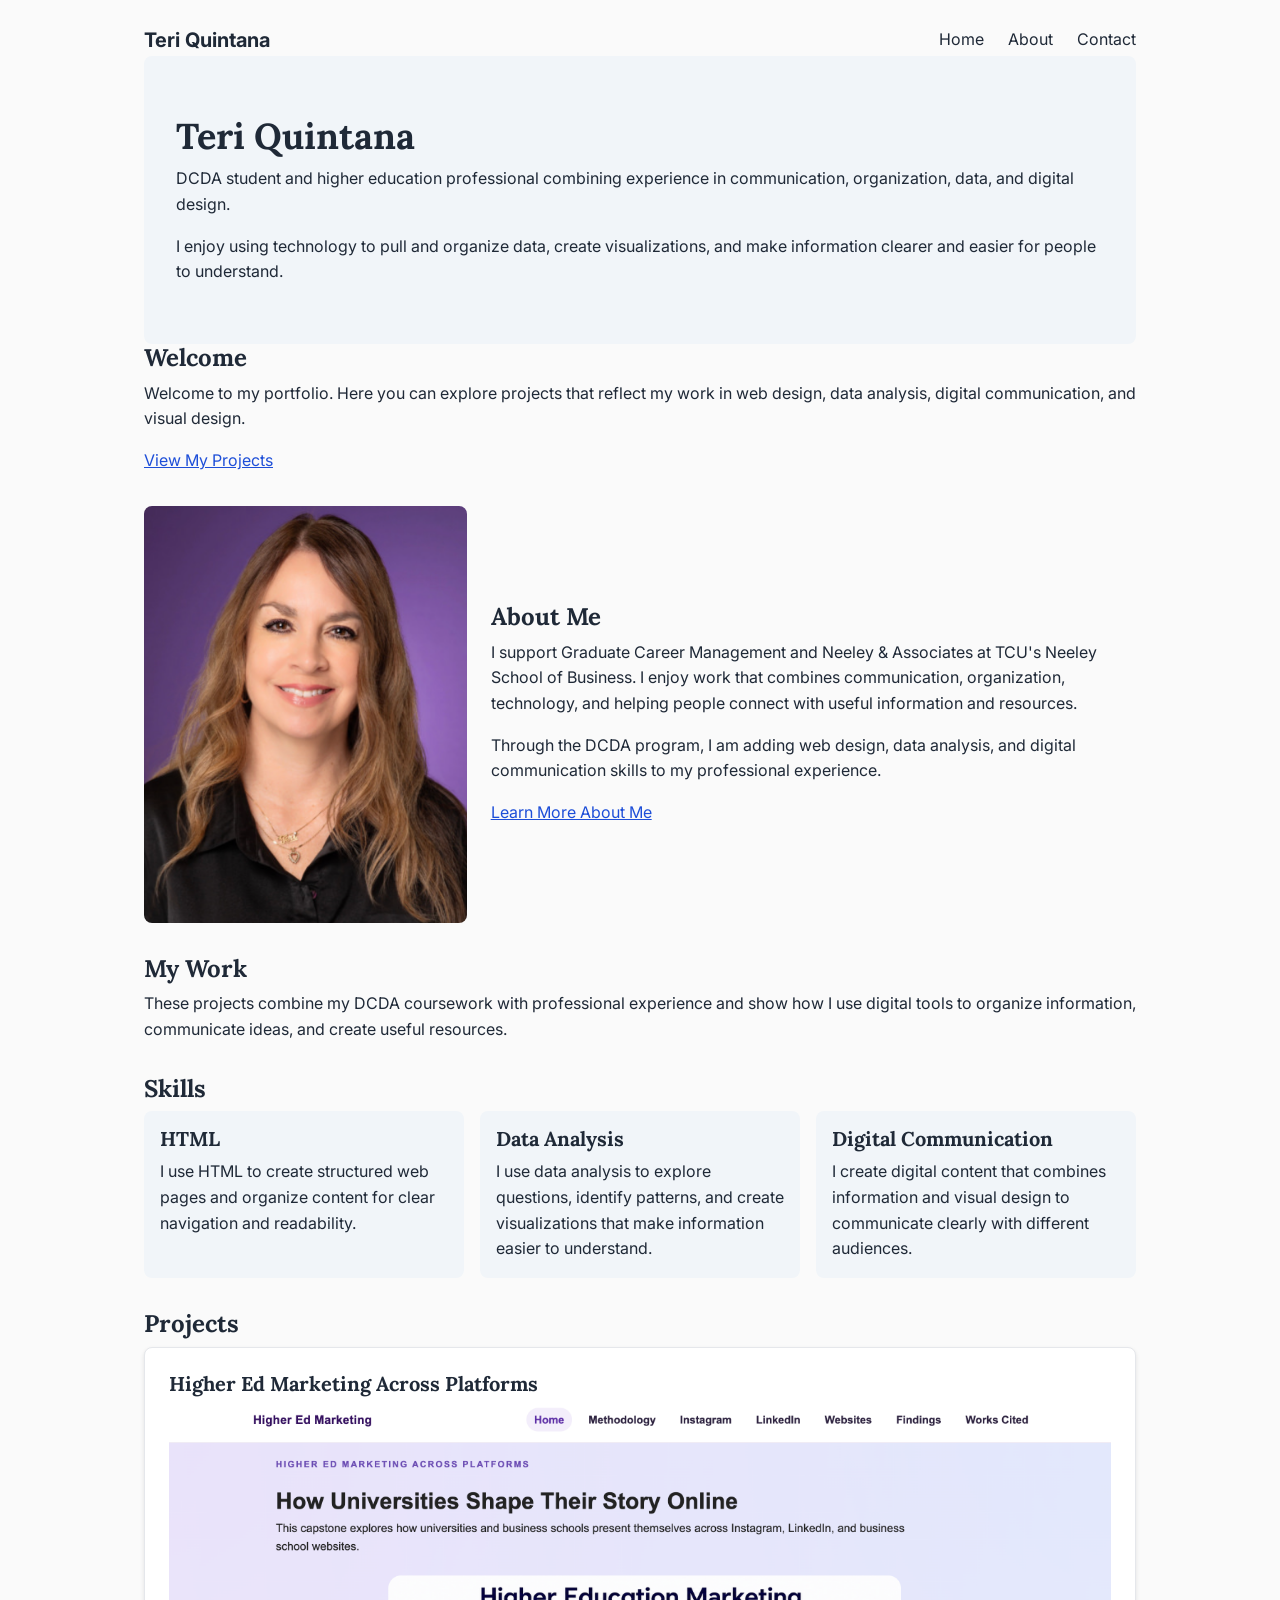
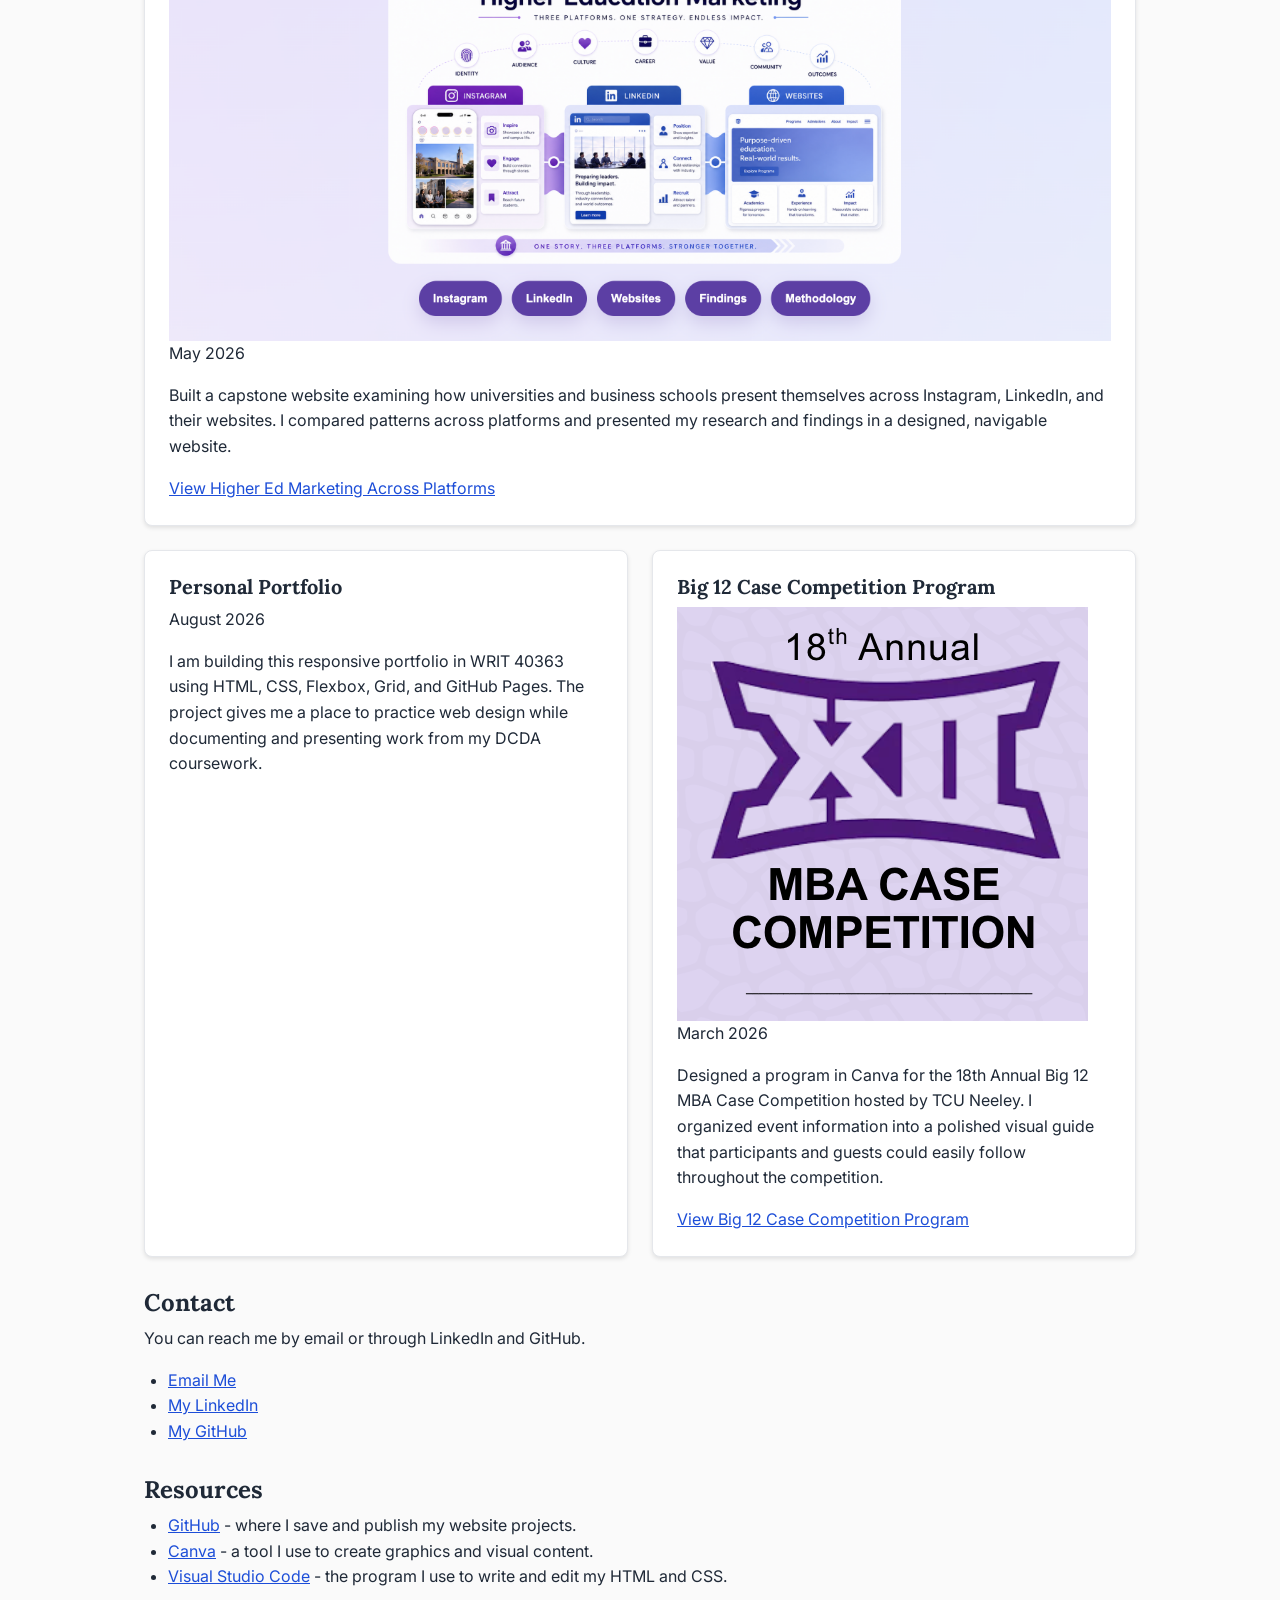
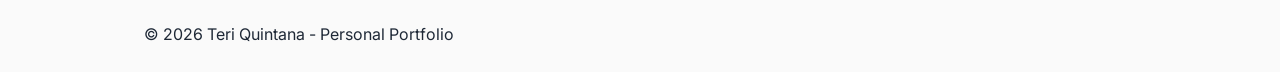
==== index.html @ 7234e352 "commit cleaning up duplicate info" ====
<!DOCTYPE html>
<html lang="en">

<head>
    <meta charset="UTF-8">
    <meta name="viewport" content="width=device-width, initial-scale=1.0">
    <title>Teri Quintana | Portfolio</title>
    <link rel="stylesheet" href="css/styles.css">

</head>

<body>
    <nav class="nav-container">
        <a href="index.html" class="logo">Teri Quintana</a>
        <div class="nav-links">
            <a href="index.html">Home</a>
            <a href="about.html">About</a>
            <a href="index.html#contact">Contact</a>
        </div>
    </nav>

    <header>
        <div class="header-text">
            <h1>Teri Quintana</h1>
            <p>DCDA student and higher education professional combining experience in communication, organization, data, and digital design.</p>

            <p>I enjoy using technology to pull and organize data, create visualizations, and make information clearer and easier for people to understand.</p>
        </div>

    </header>

    <main>
        <section>
            <h2>Welcome</h2>
            <p>Welcome to my portfolio. Here you can explore projects that reflect my work in web design, data analysis,
                digital communication, and visual design.</p>
            <p><a href="#work">View My Projects</a></p>
        </section>

        <section class="about">
            <div class="about-image">
                <img src="images/headshot.png" alt="Headshot of Teri Quintana">
            </div>

            <div class="about-text">
                <h2 id="about">About Me</h2>
                <p>I support Graduate Career Management and Neeley & Associates at TCU's Neeley School of Business. I
                    enjoy work that combines communication, organization, technology, and helping people connect
                    with useful information and resources.</p>

                <p>Through the DCDA program, I am adding web design, data analysis, and digital communication skills
                    to my professional experience.</p>

                <p><a href="about.html">Learn More About Me</a></p>
            </div>
        </section>

        <section>
            <h2 id="work">My Work</h2>
            <p>These projects combine my DCDA coursework with professional experience and show how I use digital tools
                to organize information, communicate ideas, and create useful resources.</p>
        </section>

        <section>
            <h2>Skills</h2>

            <ul class="skills-grid">
                <li class="skill-card">
                    <h3>HTML</h3>
                    <p>I use HTML to create structured web pages and organize content for clear navigation and
                        readability.</p>
                </li>

                <li class="skill-card">
                    <h3>Data Analysis</h3>
                    <p>I use data analysis to explore questions, identify patterns, and create visualizations that make
                        information easier to understand.</p>
                </li>

                <li class="skill-card">
                    <h3>Digital Communication</h3>
                    <p>I create digital content that combines information and visual design to communicate clearly with
                        different audiences.</p>
                </li>
            </ul>
        </section>

        <section>
            <h2>Projects</h2>

            <ul class="project-list">

                <li class="project-card featured">
                    <h3>Higher Ed Marketing Across Platforms</h3>
                    <img src="images/CapstoneProject_2026.png"
                        alt="Homepage preview of the Higher Ed Marketing Across Platforms capstone project">
                    <p><time datetime="2026-05">May 2026</time></p>
                    <p>Built a capstone website examining how universities and business schools present themselves
                        across Instagram, LinkedIn, and their websites. I compared patterns across platforms and
                        presented my research and findings in a designed, navigable website.</p>
                    <p><a href="https://teriquint.github.io/CapstoneFinalProject/" target="_blank" rel="noopener">View
                            Higher Ed Marketing Across Platforms</a></p>
                </li>

                <li class="project-card">
                    <h3>Personal Portfolio</h3>
                    <p><time datetime="2026-08">August 2026</time></p>
                    <p>I am building this responsive portfolio in WRIT 40363 using HTML, CSS, Flexbox, Grid, and GitHub
                        Pages. The project gives me a place to practice web design while documenting and presenting work
                        from my DCDA coursework.</p>
                </li>

                <li class="project-card">
                    <h3>Big 12 Case Competition Program</h3>

                    <img src="images/Big12prog_2026.png"
                        alt="Cover of the 18th Annual Big 12 MBA Case Competition program">

                    <p><time datetime="2026-03">March 2026</time></p>

                    <p>Designed a program in Canva for the 18th Annual Big 12 MBA Case Competition hosted by TCU Neeley.
                        I organized event information into a polished visual guide that participants and guests could
                        easily follow throughout the competition.</p>

                    <p><a href="https://canva.link/5jg4415i4o3rdum" target="_blank" rel="noopener">View Big 12 Case
                            Competition Program</a></p>
                </li>

            </ul>
        </section>

        <section id="contact">
            <h2>Contact</h2>
            <p>You can reach me by email or through LinkedIn and GitHub.</p>

            <ul>
                <li><a href="mailto:t.quintana@tcu.edu">Email Me</a></li>
                <li><a href="https://www.linkedin.com/in/teri-quintana-64562327b" target="_blank" rel="noopener">My
                        LinkedIn</a></li>
                <li><a href="https://github.com/teriquint" target="_blank" rel="noopener">My GitHub</a></li>
            </ul>
        </section>

    </main>

    <aside id="resources">
        <h2>Resources</h2>
        <ul>
            <li><a href="https://github.com/" target="_blank" rel="noopener">GitHub</a> - where I save and publish my
                website projects.</li>
            <li><a href="https://www.canva.com/" target="_blank" rel="noopener">Canva</a> - a tool I use to create
                graphics and visual content.</li>
            <li><a href="https://code.visualstudio.com/" target="_blank" rel="noopener">Visual Studio Code</a> - the
                program I use to write and edit my HTML and CSS.</li>
        </ul>
    </aside>

    <footer>
        <p>&copy; 2026 Teri Quintana - Personal Portfolio</p>
    </footer>

</body>

</html>
---- css/styles.css ----
@import url('https://fonts.googleapis.com/css2?family=Inter:wght@400;600&family=Lora:wght@400;700&display=swap');

/* ==========================
   1. RESET
   ========================== */
*,
*::before,
*::after {
    box-sizing: border-box;
    margin: 0;
    padding: 0;
}

img {
    max-width: 100%;
    height: auto;
    display: block;
}

/* ==========================
   2. DESIGN TOKENS
   ========================== */
:root {
    /* Color */
    --color-bg: #fafafa;
    --color-surface: #ffffff;
    --color-surface-alt: #f1f5f9;
    --color-text: #1f2937;
    --color-muted: #4b5563;
    --color-accent: #1D4ED8;

    /* Spacing — a modular scale */
    --space-sm: 0.5rem;
    --space-md: 1rem;
    --space-lg: 1.5rem;
    --space-xl: 2rem;

    /* Typography */
    --text-base: 1rem;
    --text-h3: 1.25rem;
    --text-h2: 1.5rem;
    --text-h1: 2.25rem;
    --leading-body: 1.6;
    --leading-heading: 1.2;
    --font-stack: 'Inter', system-ui, -apple-system, sans-serif;
    --font-serif: 'Lora', Georgia, serif;

    /* Layout */
    --page-width: 64rem;
    --reading-width: 70ch;
    --radius-md: 8px;
    --color-border: #e5e7eb;
    --shadow-sm: 0 2px 4px rgba(0, 0, 0, 0.1);
}

/* ==========================
   3. BASE ELEMENT STYLES
   ========================== */
a:focus-visible {
    outline: 2px solid var(--color-accent);
    outline-offset: 2px;
}

body {
    background-color: var(--color-bg);
    color: var(--color-text);
    font-size: var(--text-base);
    line-height: var(--leading-body);
    font-family: var(--font-stack);
}


h1 {
    font-size: var(--text-h1);
    line-height: var(--leading-heading);
}

h2 {
    font-size: var(--text-h2);
    line-height: var(--leading-heading);
}

h3 {
    font-size: var(--text-h3);
    line-height: var(--leading-heading);
}

h1,
h2,
h3 {
    font-family: var(--font-serif);
    margin-bottom: var(--space-sm);
}

p {
    margin-bottom: var(--space-md);
}

p:last-child {
    margin-bottom: 0;
}

a {
    color: var(--color-accent);
}

ul {
    padding-left: var(--space-lg);
}


/* ==========================
   4. LAYOUT
   Breakpoints used in this file:
     768px  — tablet and larger
   (CSS variables cannot be used inside @media conditions,
    so breakpoints are documented here instead of tokenized.)
   ========================== */
body {
    max-width: var(--page-width);
    margin: 0 auto;
    padding: var(--space-lg) var(--space-md);
}

header {
    display: flex;
    align-items: center;
    gap: var(--space-xl);
    padding: var(--space-xl);
    background-color: var(--color-surface-alt);
    border-radius: var(--radius-md);
    min-height: 18rem;
    flex-wrap: wrap;
}

header>div {
    flex: 1;
}

.header-text {
    flex: 1;
    min-width: 16rem;
}

.header-image {
    min-width: 16rem;
}

nav {
    display: flex;
    gap: var(--space-md);
}

nav a {
    color: var(--color-text);
    text-decoration: none;
    transition: color 0.2s;
}

nav a:hover {
    color: var(--color-accent);
}

section,
aside {
    margin-bottom: var(--space-xl);
}

.skills-grid {
    list-style: none;
    padding-left: 0;
    display: grid;
    grid-template-columns: repeat(auto-fit, minmax(12rem, 1fr));
    gap: var(--space-md);
}

.skill-card {
    padding: var(--space-md);
    background-color: var(--color-surface-alt);
    border-radius: var(--radius-md);
}

.about {
    display: flex;
    flex-wrap: wrap;
    align-items: center;
    gap: var(--space-lg);
}

.about-image {
    flex: 1;
    min-width: 16rem;
}

.about-image img {
    width: 100%;
    border-radius: var(--radius-md);
}

.about-text {
    flex: 2;
    min-width: 16rem;
    max-width: var(--reading-width);
}

.project-list {
    list-style: none;
    padding-left: 0;
    display: grid;
    grid-template-columns: 1fr;
    gap: var(--space-lg);
}

@media (min-width: 768px) {
    .project-list {
        grid-template-columns: 1fr 1fr;
    }

    .project-card.featured {
        grid-column: span 2;
    }
}

.project-card {
    padding: var(--space-lg);
    background-color: var(--color-surface);
    border: 1px solid var(--color-border);
    border-radius: var(--radius-md);
    box-shadow: var(--shadow-sm);
}

.nav-container {
    display: flex;
    justify-content: space-between;
    align-items: center;
    flex-wrap: wrap;
    gap: var(--space-md);
}

.nav-links {
    display: flex;
    gap: var(--space-lg);
}

.logo {
    font-size: var(--text-h3);
    font-weight: bold;
    color: var(--color-text);
    text-decoration: none;
}
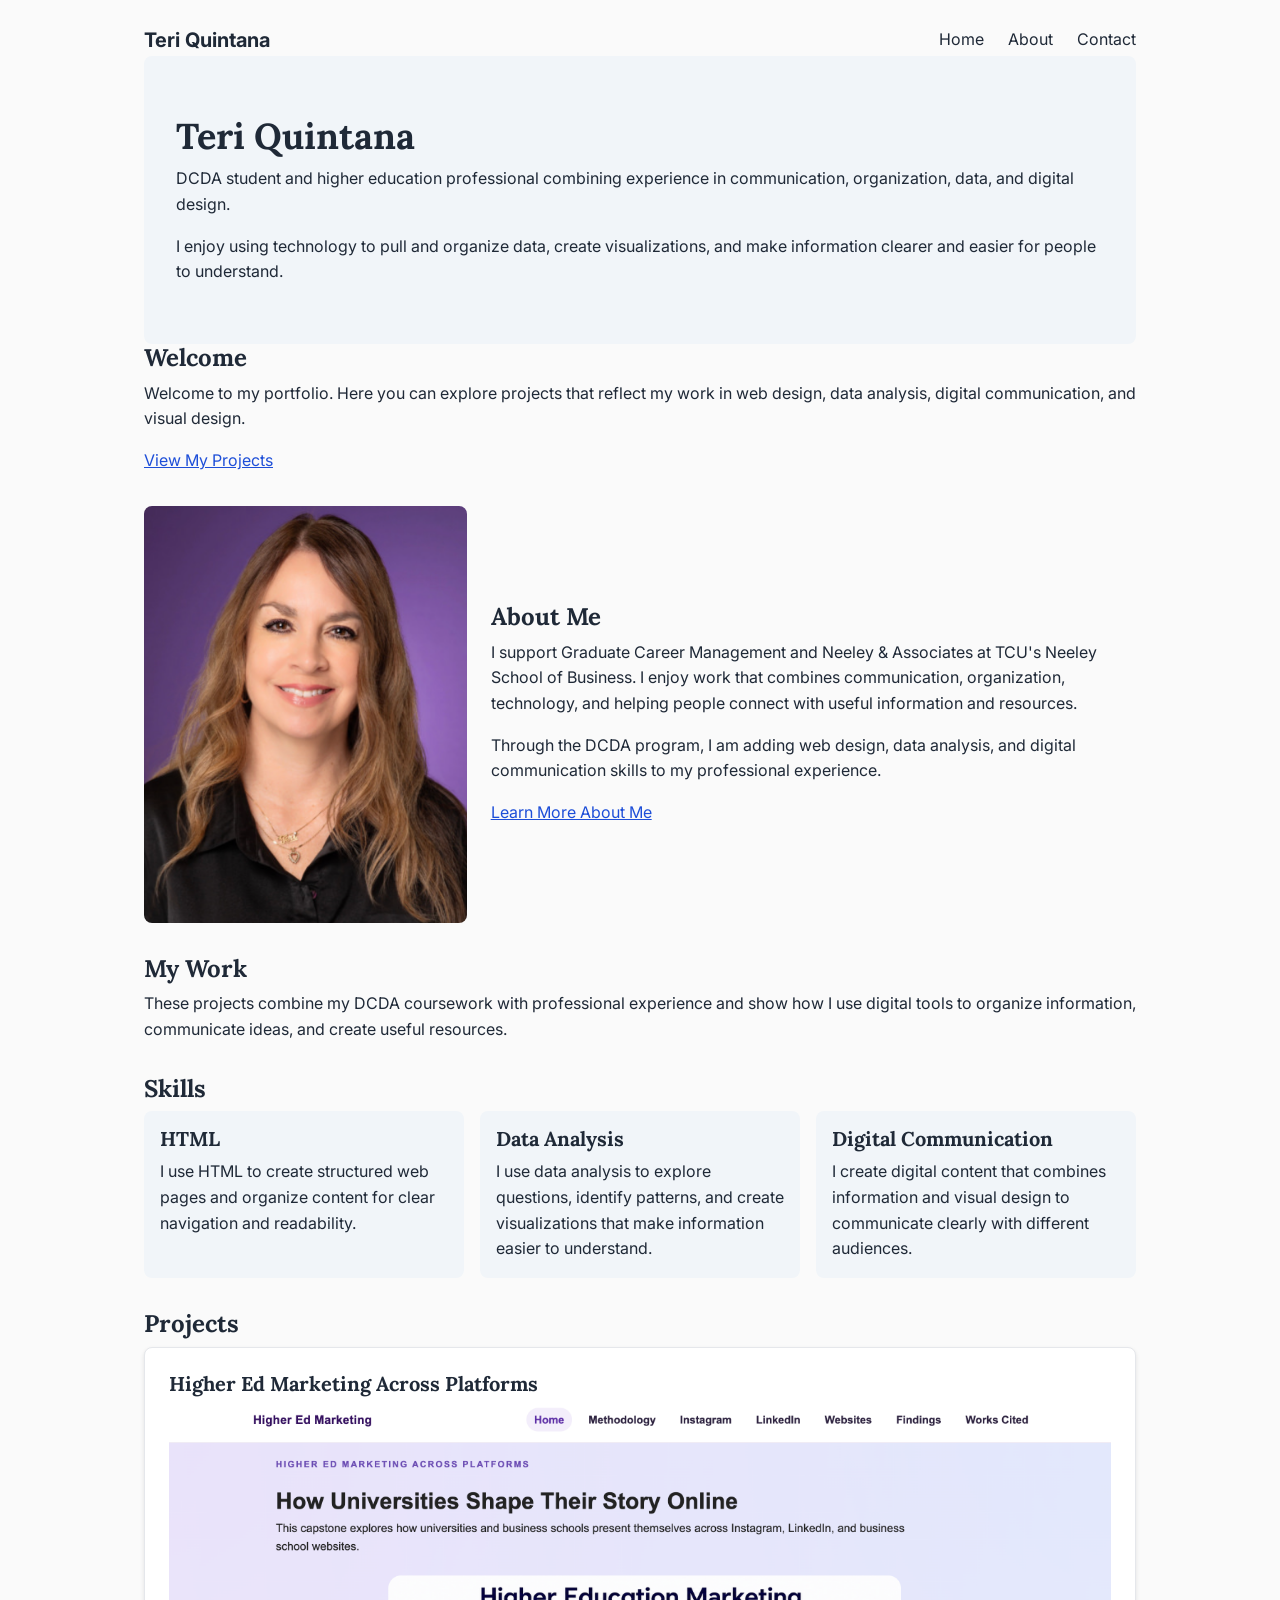
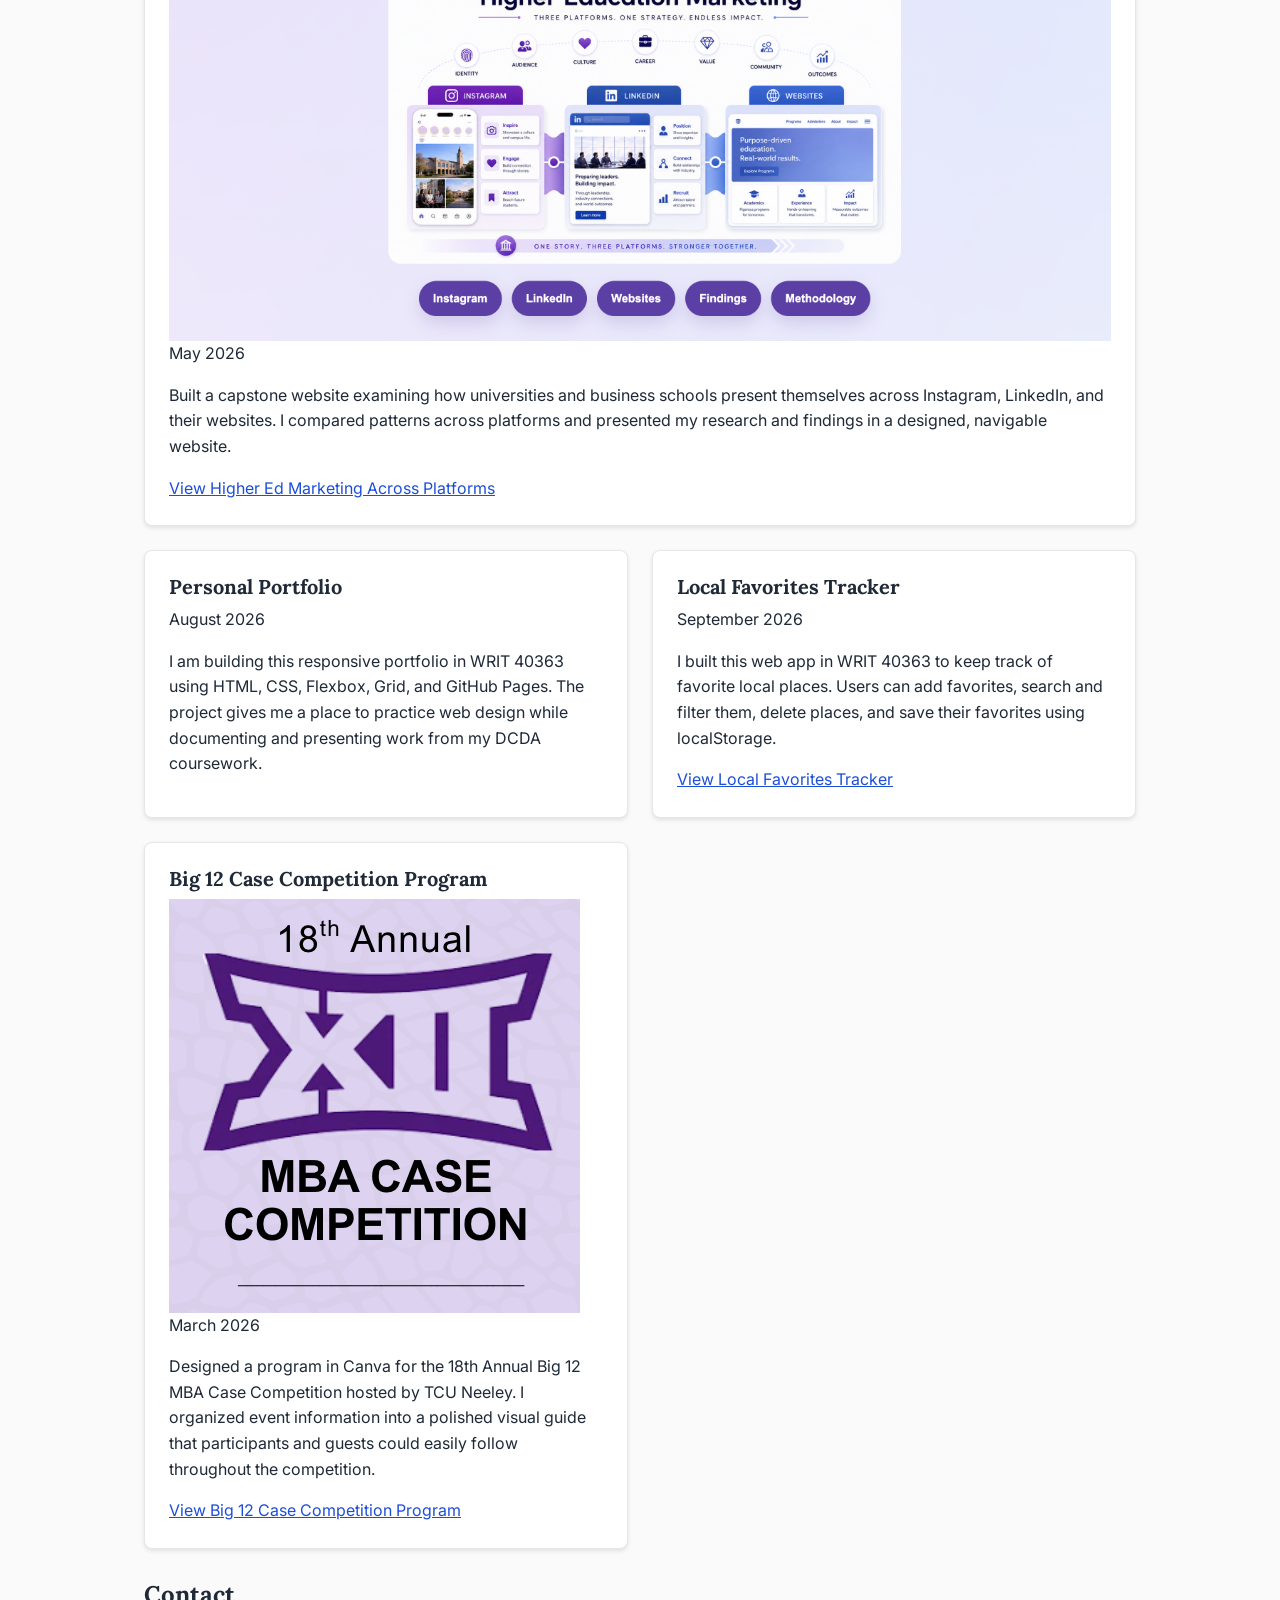
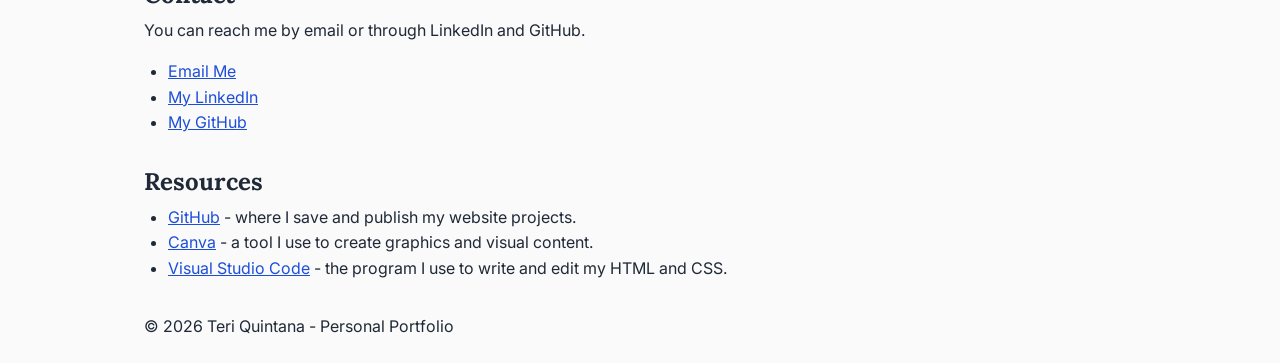
==== commit 21d95d5e: "commit added local favorites tracker" ====
--- a/index.html
+++ b/index.html
@@ -109,6 +109,15 @@
                         Pages. The project gives me a place to practice web design while documenting and presenting work
                         from my DCDA coursework.</p>
                 </li>
+                <li class="project-card">
+                    <h3>Local Favorites Tracker</h3>
+                    <p><time datetime="2026-09">September 2026</time></p>
+                    <p>I built this web app in WRIT 40363 to keep track of favorite local places.
+                        Users can add favorites, search and filter them, delete places, and save
+                        their favorites using localStorage.</p>
+                    <p><a href="https://teriquint.github.io/local-favorites-tracker/"
+                        target="_blank" rel="noopener">View Local Favorites Tracker</a></p>
+                </li>
 
                 <li class="project-card">
                     <h3>Big 12 Case Competition Program</h3>
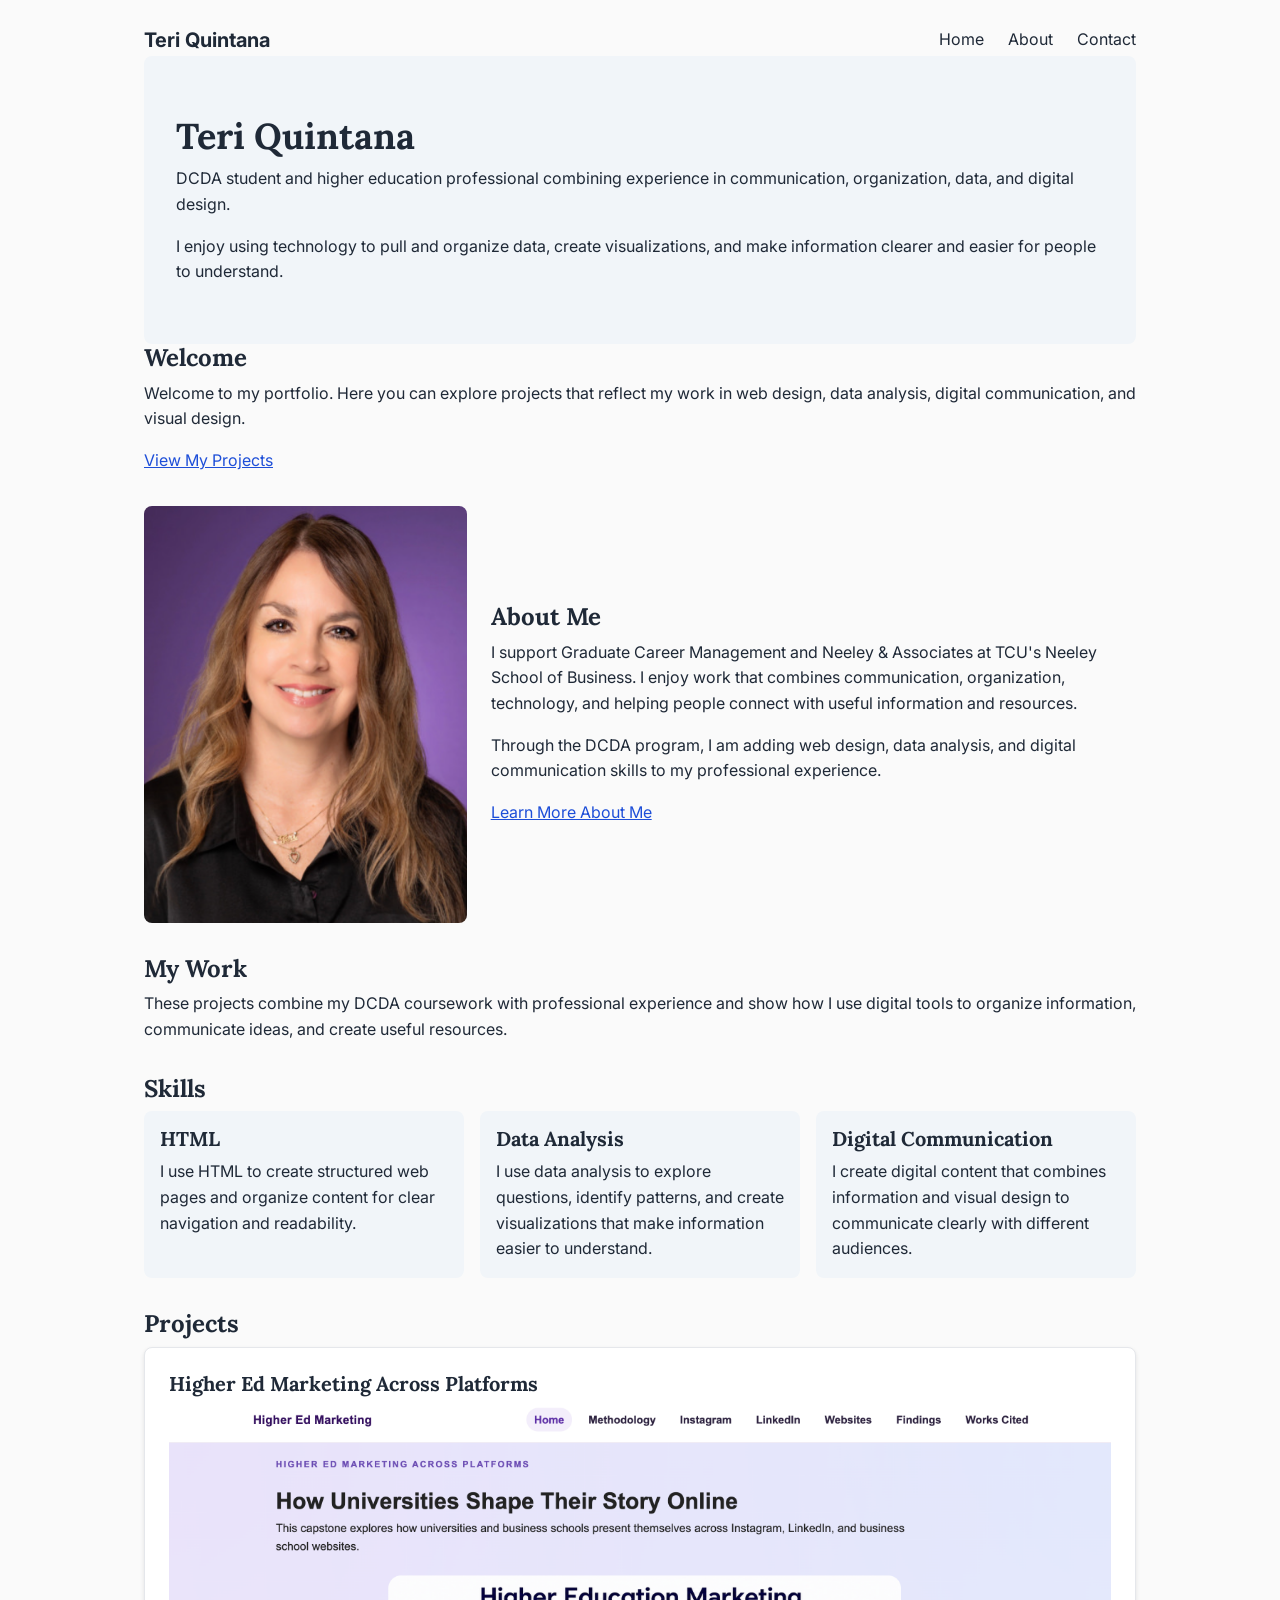
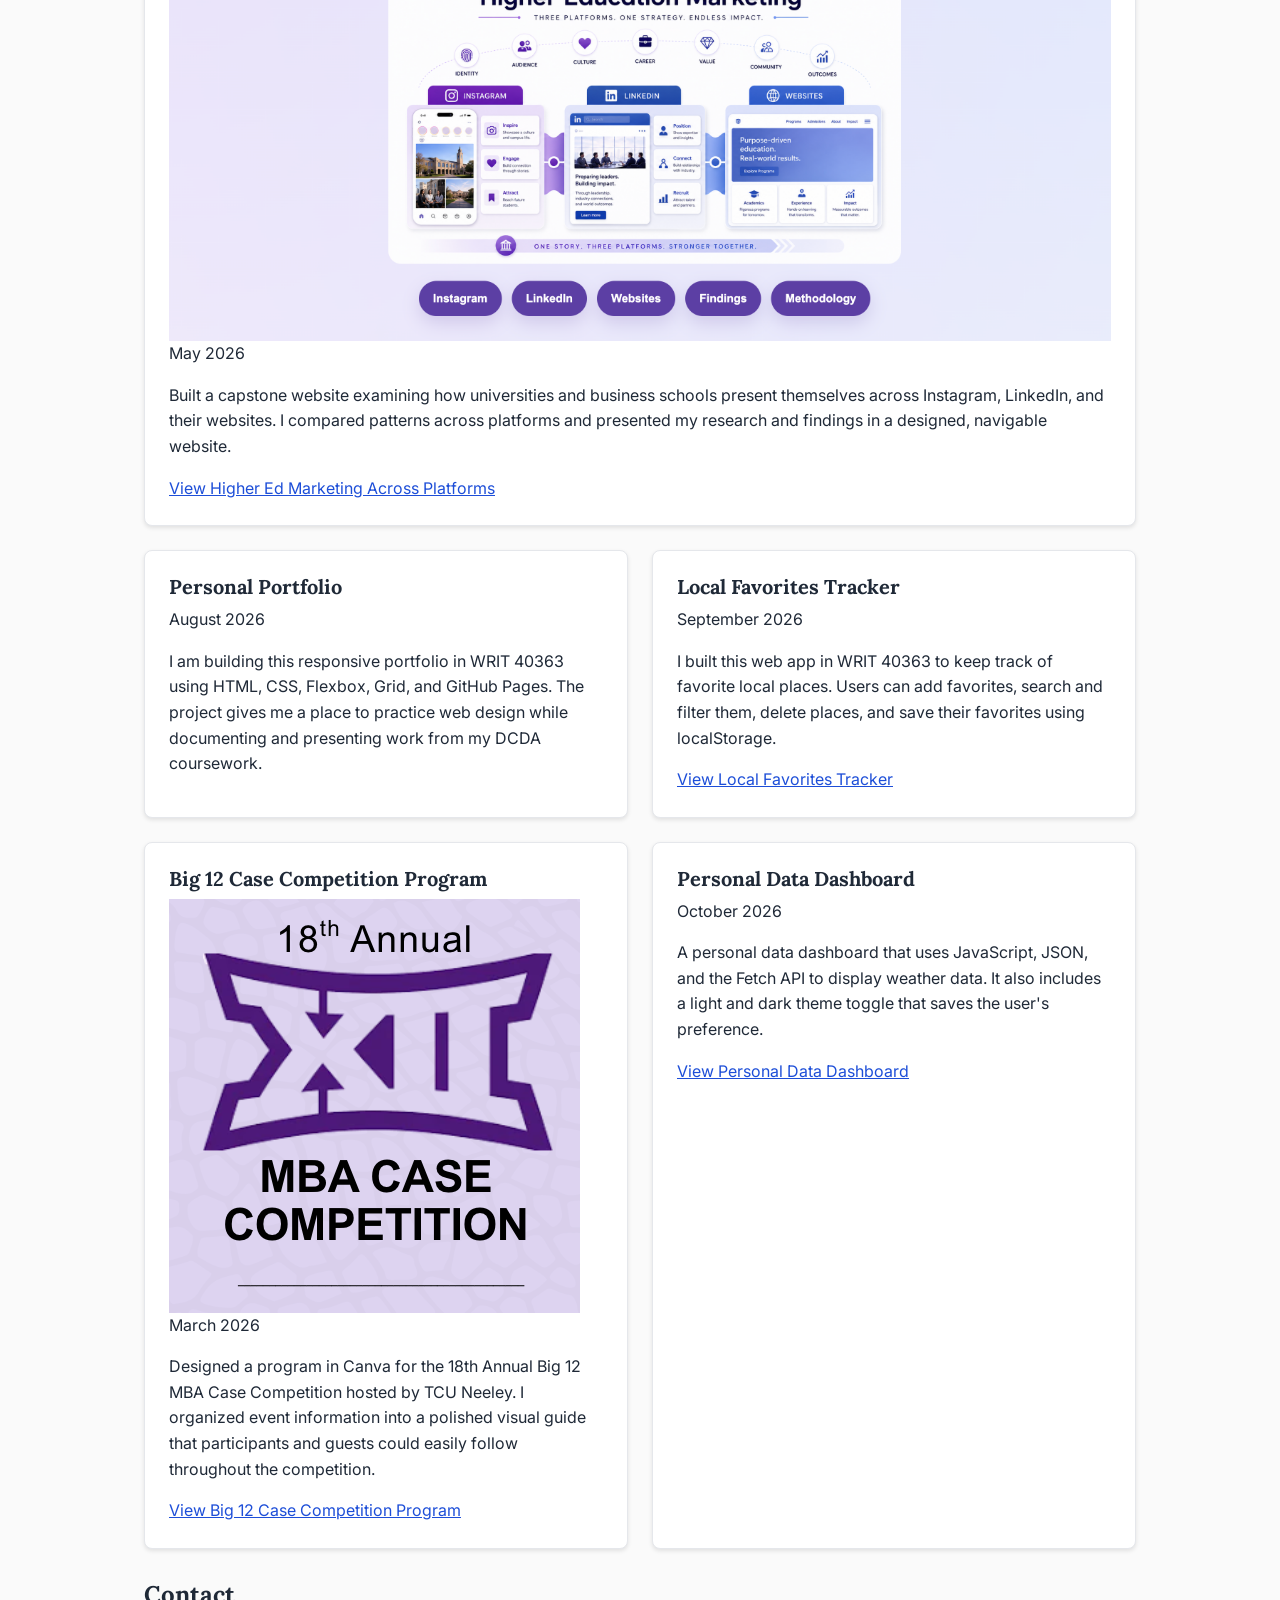
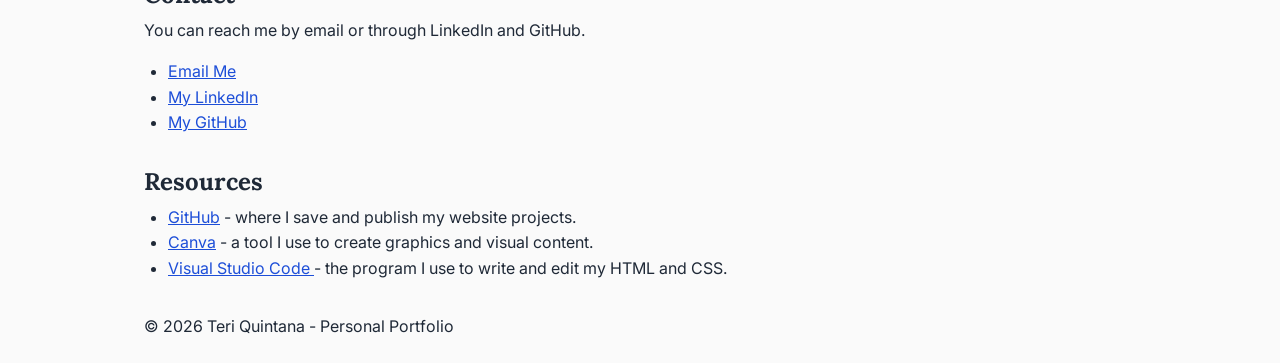
==== commit d48f5865: "commit addded dashboard to portfolio" ====
--- a/index.html
+++ b/index.html
@@ -6,12 +6,12 @@
     <meta name="viewport" content="width=device-width, initial-scale=1.0">
     <title>Teri Quintana | Portfolio</title>
     <link rel="stylesheet" href="css/styles.css">
-
 </head>
 
 <body>
     <nav class="nav-container">
         <a href="index.html" class="logo">Teri Quintana</a>
+
         <div class="nav-links">
             <a href="index.html">Home</a>
             <a href="about.html">About</a>
@@ -22,18 +22,28 @@
     <header>
         <div class="header-text">
             <h1>Teri Quintana</h1>
-            <p>DCDA student and higher education professional combining experience in communication, organization, data, and digital design.</p>
-
-            <p>I enjoy using technology to pull and organize data, create visualizations, and make information clearer and easier for people to understand.</p>
+
+            <p>
+                DCDA student and higher education professional combining experience in communication,
+                organization, data, and digital design.
+            </p>
+
+            <p>
+                I enjoy using technology to pull and organize data, create visualizations, and make
+                information clearer and easier for people to understand.
+            </p>
         </div>
-
     </header>
 
     <main>
         <section>
             <h2>Welcome</h2>
-            <p>Welcome to my portfolio. Here you can explore projects that reflect my work in web design, data analysis,
-                digital communication, and visual design.</p>
+
+            <p>
+                Welcome to my portfolio. Here you can explore projects that reflect my work in web design,
+                data analysis, digital communication, and visual design.
+            </p>
+
             <p><a href="#work">View My Projects</a></p>
         </section>
 
@@ -44,12 +54,17 @@
 
             <div class="about-text">
                 <h2 id="about">About Me</h2>
-                <p>I support Graduate Career Management and Neeley & Associates at TCU's Neeley School of Business. I
-                    enjoy work that combines communication, organization, technology, and helping people connect
-                    with useful information and resources.</p>
-
-                <p>Through the DCDA program, I am adding web design, data analysis, and digital communication skills
-                    to my professional experience.</p>
+
+                <p>
+                    I support Graduate Career Management and Neeley & Associates at TCU's Neeley School
+                    of Business. I enjoy work that combines communication, organization, technology,
+                    and helping people connect with useful information and resources.
+                </p>
+
+                <p>
+                    Through the DCDA program, I am adding web design, data analysis, and digital
+                    communication skills to my professional experience.
+                </p>
 
                 <p><a href="about.html">Learn More About Me</a></p>
             </div>
@@ -57,8 +72,11 @@
 
         <section>
             <h2 id="work">My Work</h2>
-            <p>These projects combine my DCDA coursework with professional experience and show how I use digital tools
-                to organize information, communicate ideas, and create useful resources.</p>
+
+            <p>
+                These projects combine my DCDA coursework with professional experience and show how I use
+                digital tools to organize information, communicate ideas, and create useful resources.
+            </p>
         </section>
 
         <section>
@@ -67,20 +85,29 @@
             <ul class="skills-grid">
                 <li class="skill-card">
                     <h3>HTML</h3>
-                    <p>I use HTML to create structured web pages and organize content for clear navigation and
-                        readability.</p>
+
+                    <p>
+                        I use HTML to create structured web pages and organize content for clear navigation
+                        and readability.
+                    </p>
                 </li>
 
                 <li class="skill-card">
                     <h3>Data Analysis</h3>
-                    <p>I use data analysis to explore questions, identify patterns, and create visualizations that make
-                        information easier to understand.</p>
+
+                    <p>
+                        I use data analysis to explore questions, identify patterns, and create visualizations
+                        that make information easier to understand.
+                    </p>
                 </li>
 
                 <li class="skill-card">
                     <h3>Digital Communication</h3>
-                    <p>I create digital content that combines information and visual design to communicate clearly with
-                        different audiences.</p>
+
+                    <p>
+                        I create digital content that combines information and visual design to communicate
+                        clearly with different audiences.
+                    </p>
                 </li>
             </ul>
         </section>
@@ -92,31 +119,54 @@
 
                 <li class="project-card featured">
                     <h3>Higher Ed Marketing Across Platforms</h3>
+
                     <img src="images/CapstoneProject_2026.png"
                         alt="Homepage preview of the Higher Ed Marketing Across Platforms capstone project">
+
                     <p><time datetime="2026-05">May 2026</time></p>
-                    <p>Built a capstone website examining how universities and business schools present themselves
-                        across Instagram, LinkedIn, and their websites. I compared patterns across platforms and
-                        presented my research and findings in a designed, navigable website.</p>
-                    <p><a href="https://teriquint.github.io/CapstoneFinalProject/" target="_blank" rel="noopener">View
-                            Higher Ed Marketing Across Platforms</a></p>
+
+                    <p>
+                        Built a capstone website examining how universities and business schools present
+                        themselves across Instagram, LinkedIn, and their websites. I compared patterns
+                        across platforms and presented my research and findings in a designed, navigable website.
+                    </p>
+
+                    <p>
+                        <a href="https://teriquint.github.io/CapstoneFinalProject/" target="_blank" rel="noopener">
+                            View Higher Ed Marketing Across Platforms
+                        </a>
+                    </p>
                 </li>
 
                 <li class="project-card">
                     <h3>Personal Portfolio</h3>
+
                     <p><time datetime="2026-08">August 2026</time></p>
-                    <p>I am building this responsive portfolio in WRIT 40363 using HTML, CSS, Flexbox, Grid, and GitHub
-                        Pages. The project gives me a place to practice web design while documenting and presenting work
-                        from my DCDA coursework.</p>
-                </li>
+
+                    <p>
+                        I am building this responsive portfolio in WRIT 40363 using HTML, CSS, Flexbox,
+                        Grid, and GitHub Pages. The project gives me a place to practice web design while
+                        documenting and presenting work from my DCDA coursework.
+                    </p>
+                </li>
+
                 <li class="project-card">
                     <h3>Local Favorites Tracker</h3>
+
                     <p><time datetime="2026-09">September 2026</time></p>
-                    <p>I built this web app in WRIT 40363 to keep track of favorite local places.
+
+                    <p>
+                        I built this web app in WRIT 40363 to keep track of favorite local places.
                         Users can add favorites, search and filter them, delete places, and save
-                        their favorites using localStorage.</p>
-                    <p><a href="https://teriquint.github.io/local-favorites-tracker/"
-                        target="_blank" rel="noopener">View Local Favorites Tracker</a></p>
+                        their favorites using localStorage.
+                    </p>
+
+                    <p>
+                        <a href="https://teriquint.github.io/local-favorites-tracker/" target="_blank"
+                            rel="noopener">
+                            View Local Favorites Tracker
+                        </a>
+                    </p>
                 </li>
 
                 <li class="project-card">
@@ -127,12 +177,35 @@
 
                     <p><time datetime="2026-03">March 2026</time></p>
 
-                    <p>Designed a program in Canva for the 18th Annual Big 12 MBA Case Competition hosted by TCU Neeley.
-                        I organized event information into a polished visual guide that participants and guests could
-                        easily follow throughout the competition.</p>
-
-                    <p><a href="https://canva.link/5jg4415i4o3rdum" target="_blank" rel="noopener">View Big 12 Case
-                            Competition Program</a></p>
+                    <p>
+                        Designed a program in Canva for the 18th Annual Big 12 MBA Case Competition
+                        hosted by TCU Neeley. I organized event information into a polished visual guide
+                        that participants and guests could easily follow throughout the competition.
+                    </p>
+
+                    <p>
+                        <a href="https://canva.link/5jg4415i4o3rdum" target="_blank" rel="noopener">
+                            View Big 12 Case Competition Program
+                        </a>
+                    </p>
+                </li>
+
+                <li class="project-card">
+                    <h3>Personal Data Dashboard</h3>
+
+                    <p><time datetime="2026-10">October 2026</time></p>
+
+                    <p>
+                        A personal data dashboard that uses JavaScript, JSON, and the Fetch API
+                        to display weather data. It also includes a light and dark theme toggle
+                        that saves the user's preference.
+                    </p>
+
+                    <p>
+                        <a href="https://teriquint.github.io/dashboard/" target="_blank" rel="noopener">
+                            View Personal Data Dashboard
+                        </a>
+                    </p>
                 </li>
 
             </ul>
@@ -140,27 +213,50 @@
 
         <section id="contact">
             <h2>Contact</h2>
+
             <p>You can reach me by email or through LinkedIn and GitHub.</p>
 
             <ul>
-                <li><a href="mailto:t.quintana@tcu.edu">Email Me</a></li>
-                <li><a href="https://www.linkedin.com/in/teri-quintana-64562327b" target="_blank" rel="noopener">My
-                        LinkedIn</a></li>
-                <li><a href="https://github.com/teriquint" target="_blank" rel="noopener">My GitHub</a></li>
+                <li>
+                    <a href="mailto:t.quintana@tcu.edu">Email Me</a>
+                </li>
+
+                <li>
+                    <a href="https://www.linkedin.com/in/teri-quintana-64562327b" target="_blank"
+                        rel="noopener">
+                        My LinkedIn
+                    </a>
+                </li>
+
+                <li>
+                    <a href="https://github.com/teriquint" target="_blank" rel="noopener">
+                        My GitHub
+                    </a>
+                </li>
             </ul>
         </section>
-
     </main>
 
     <aside id="resources">
         <h2>Resources</h2>
+
         <ul>
-            <li><a href="https://github.com/" target="_blank" rel="noopener">GitHub</a> - where I save and publish my
-                website projects.</li>
-            <li><a href="https://www.canva.com/" target="_blank" rel="noopener">Canva</a> - a tool I use to create
-                graphics and visual content.</li>
-            <li><a href="https://code.visualstudio.com/" target="_blank" rel="noopener">Visual Studio Code</a> - the
-                program I use to write and edit my HTML and CSS.</li>
+            <li>
+                <a href="https://github.com/" target="_blank" rel="noopener">GitHub</a>
+                - where I save and publish my website projects.
+            </li>
+
+            <li>
+                <a href="https://www.canva.com/" target="_blank" rel="noopener">Canva</a>
+                - a tool I use to create graphics and visual content.
+            </li>
+
+            <li>
+                <a href="https://code.visualstudio.com/" target="_blank" rel="noopener">
+                    Visual Studio Code
+                </a>
+                - the program I use to write and edit my HTML and CSS.
+            </li>
         </ul>
     </aside>
 
@@ -170,4 +266,4 @@
 
 </body>
 
-</html>+</html>
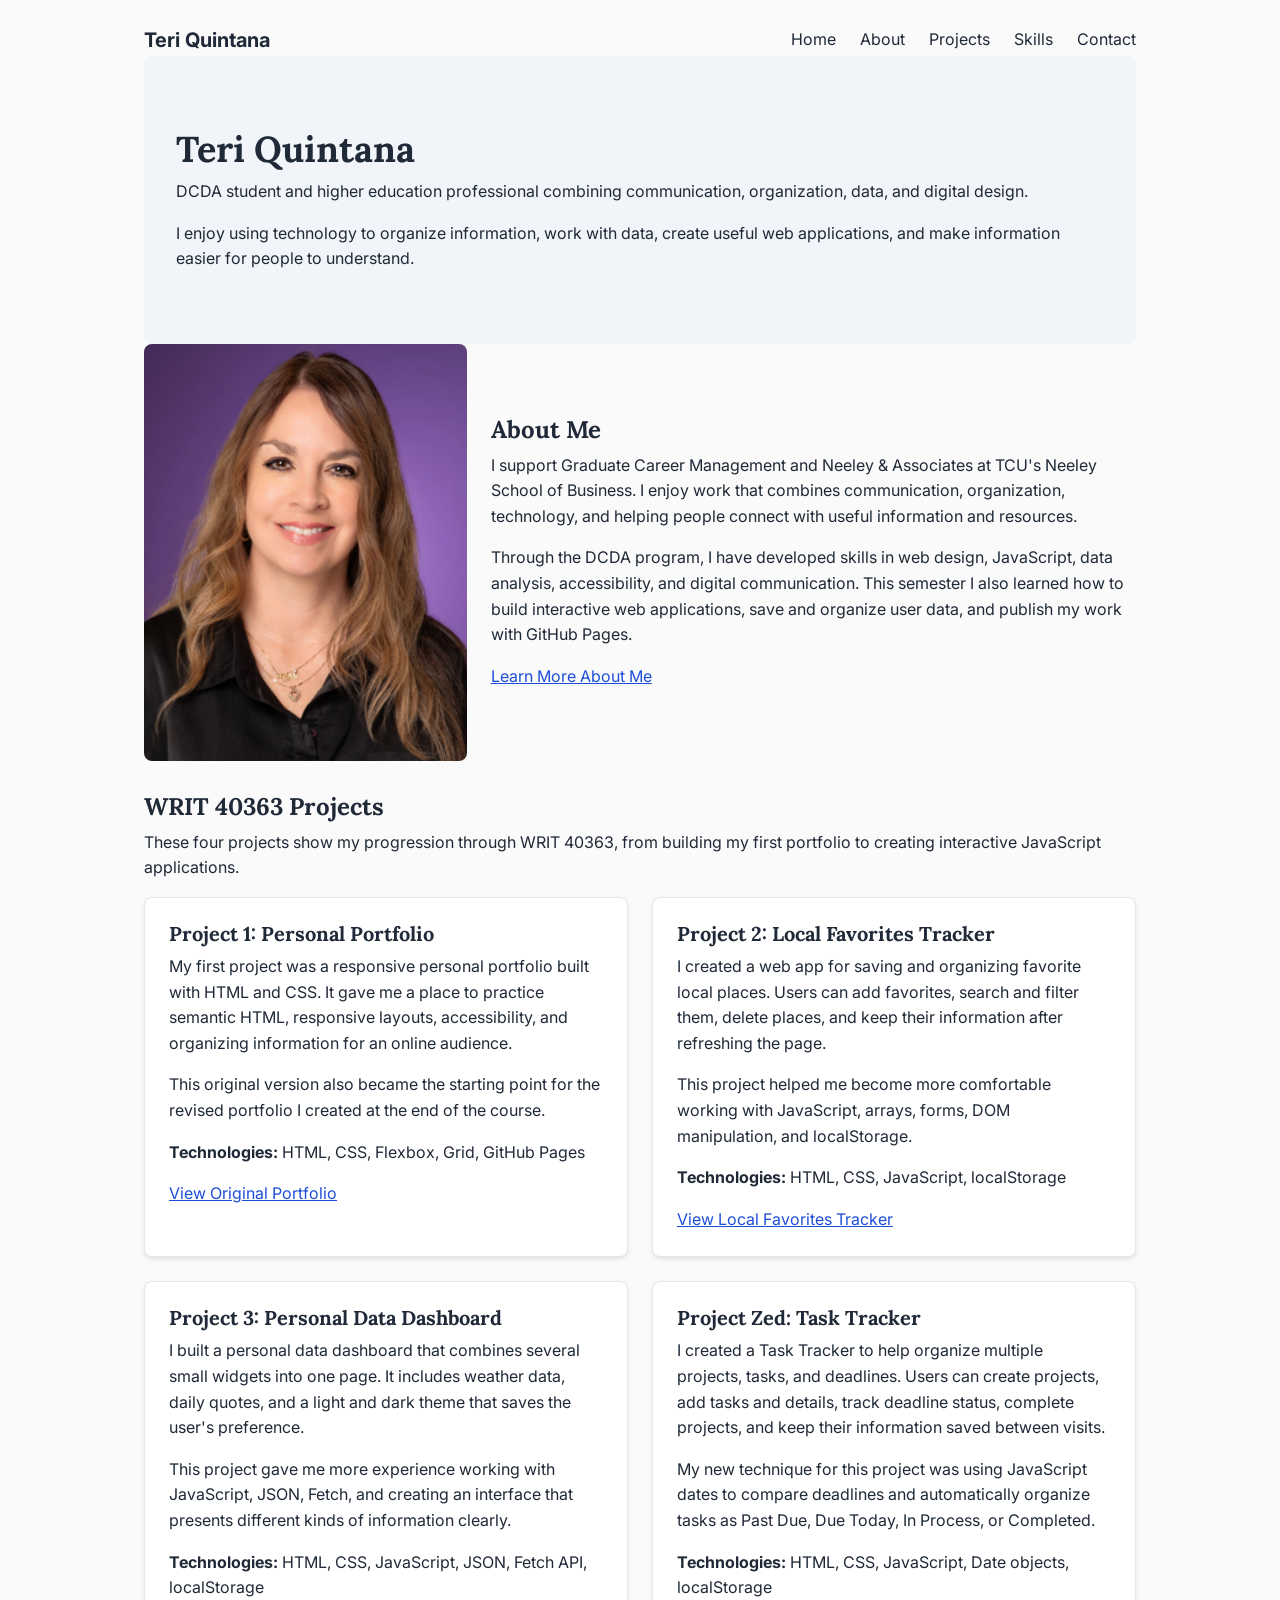
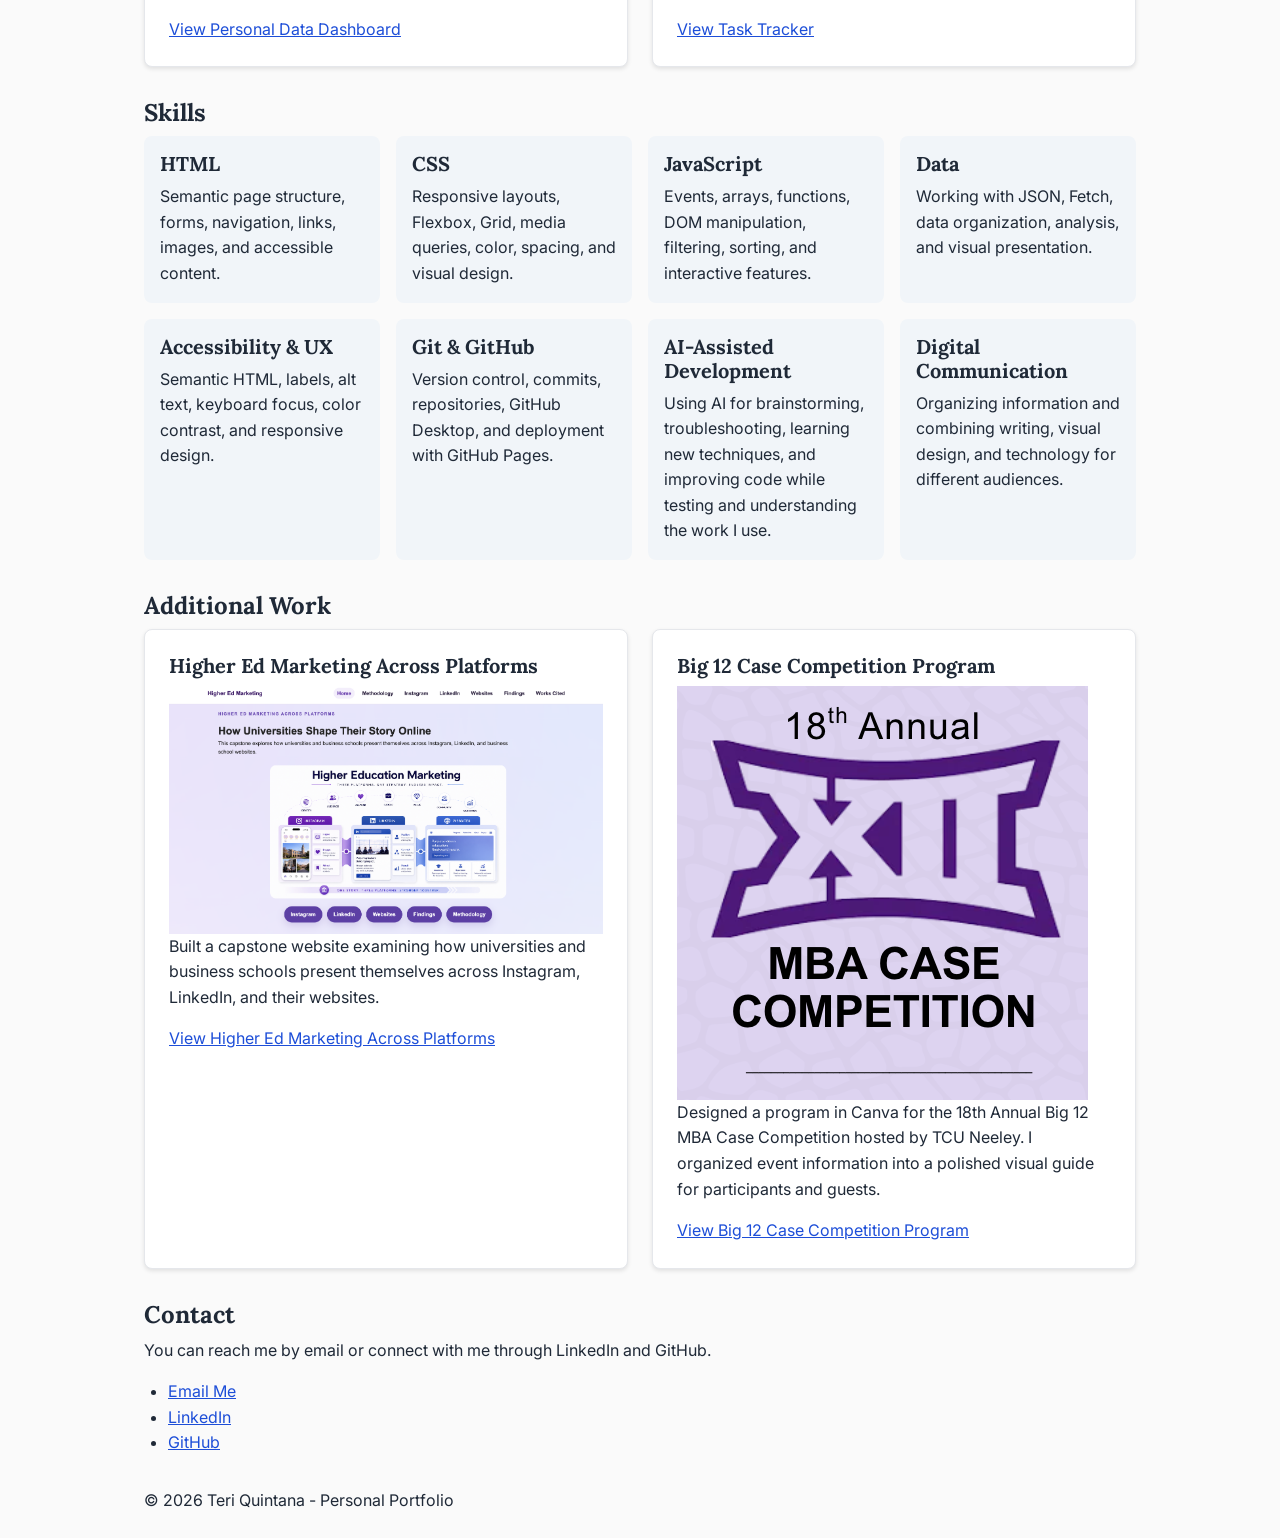
==== commit b5c08465: "commit added all projects to portfolio" ====
--- a/index.html
+++ b/index.html
@@ -4,261 +4,407 @@
 <head>
     <meta charset="UTF-8">
     <meta name="viewport" content="width=device-width, initial-scale=1.0">
+
+    <meta
+        name="description"
+        content="Portfolio of Teri Quintana featuring web development, data, and digital communication projects."
+    >
+
     <title>Teri Quintana | Portfolio</title>
+
     <link rel="stylesheet" href="css/styles.css">
 </head>
 
 <body>
+
     <nav class="nav-container">
         <a href="index.html" class="logo">Teri Quintana</a>
 
         <div class="nav-links">
             <a href="index.html">Home</a>
-            <a href="about.html">About</a>
-            <a href="index.html#contact">Contact</a>
+            <a href="#about">About</a>
+            <a href="#projects">Projects</a>
+            <a href="#skills">Skills</a>
+            <a href="#contact">Contact</a>
         </div>
     </nav>
 
     <header>
         <div class="header-text">
+
             <h1>Teri Quintana</h1>
 
             <p>
-                DCDA student and higher education professional combining experience in communication,
-                organization, data, and digital design.
+                DCDA student and higher education professional combining
+                communication, organization, data, and digital design.
             </p>
 
             <p>
-                I enjoy using technology to pull and organize data, create visualizations, and make
-                information clearer and easier for people to understand.
+                I enjoy using technology to organize information, work with data,
+                create useful web applications, and make information easier for
+                people to understand.
             </p>
+
         </div>
     </header>
 
     <main>
+
+        <section class="about" id="about">
+
+            <div class="about-image">
+
+                <img
+                    src="images/headshot.png"
+                    alt="Headshot of Teri Quintana"
+                >
+
+            </div>
+
+            <div class="about-text">
+
+                <h2>About Me</h2>
+
+                <p>
+                    I support Graduate Career Management and Neeley & Associates
+                    at TCU's Neeley School of Business. I enjoy work that combines
+                    communication, organization, technology, and helping people
+                    connect with useful information and resources.
+                </p>
+
+                <p>
+                    Through the DCDA program, I have developed skills in web design,
+                    JavaScript, data analysis, accessibility, and digital
+                    communication. This semester I also learned how to build
+                    interactive web applications, save and organize user data,
+                    and publish my work with GitHub Pages.
+                </p>
+
+                <p>
+                    <a href="about.html">Learn More About Me</a>
+                </p>
+
+            </div>
+
+        </section>
+
+        <section id="projects">
+
+            <h2>WRIT 40363 Projects</h2>
+
+            <p>
+                These four projects show my progression through WRIT 40363,
+                from building my first portfolio to creating interactive
+                JavaScript applications.
+            </p>
+
+            <ul class="project-list">
+
+                <li class="project-card">
+
+                    <h3>Project 1: Personal Portfolio</h3>
+
+                    <p>
+                        My first project was a responsive personal portfolio built
+                        with HTML and CSS. It gave me a place to practice semantic
+                        HTML, responsive layouts, accessibility, and organizing
+                        information for an online audience.
+                    </p>
+
+                    <p>
+                        This original version also became the starting point for
+                        the revised portfolio I created at the end of the course.
+                    </p>
+
+                    <p>
+                        <strong>Technologies:</strong>
+                        HTML, CSS, Flexbox, Grid, GitHub Pages
+                    </p>
+
+                    <p>
+                        <a href="projects/project1-original/index.html">
+                            View Original Portfolio
+                        </a>
+                    </p>
+
+                </li>
+
+                <li class="project-card">
+
+                    <h3>Project 2: Local Favorites Tracker</h3>
+
+                    <p>
+                        I created a web app for saving and organizing favorite
+                        local places. Users can add favorites, search and filter
+                        them, delete places, and keep their information after
+                        refreshing the page.
+                    </p>
+
+                    <p>
+                        This project helped me become more comfortable working
+                        with JavaScript, arrays, forms, DOM manipulation, and
+                        localStorage.
+                    </p>
+
+                    <p>
+                        <strong>Technologies:</strong>
+                        HTML, CSS, JavaScript, localStorage
+                    </p>
+
+                    <p>
+                        <a href="projects/project2-tracker/index.html">
+                            View Local Favorites Tracker
+                        </a>
+                    </p>
+
+                </li>
+
+                <li class="project-card">
+
+                    <h3>Project 3: Personal Data Dashboard</h3>
+
+                    <p>
+                        I built a personal data dashboard that combines several
+                        small widgets into one page. It includes weather data,
+                        daily quotes, and a light and dark theme that saves the
+                        user's preference.
+                    </p>
+
+                    <p>
+                        This project gave me more experience working with
+                        JavaScript, JSON, Fetch, and creating an interface that
+                        presents different kinds of information clearly.
+                    </p>
+
+                    <p>
+                        <strong>Technologies:</strong>
+                        HTML, CSS, JavaScript, JSON, Fetch API, localStorage
+                    </p>
+
+                    <p>
+                        <a href="projects/project3-dashboard/index.html">
+                            View Personal Data Dashboard
+                        </a>
+                    </p>
+
+                </li>
+
+                <li class="project-card">
+
+                    <h3>Project Zed: Task Tracker</h3>
+
+                    <p>
+                        I created a Task Tracker to help organize multiple
+                        projects, tasks, and deadlines. Users can create projects,
+                        add tasks and details, track deadline status, complete
+                        projects, and keep their information saved between visits.
+                    </p>
+
+                    <p>
+                        My new technique for this project was using JavaScript
+                        dates to compare deadlines and automatically organize
+                        tasks as Past Due, Due Today, In Process, or Completed.
+                    </p>
+
+                    <p>
+                        <strong>Technologies:</strong>
+                        HTML, CSS, JavaScript, Date objects, localStorage
+                    </p>
+
+                    <p>
+                        <a href="projects/project-zed/index.html">
+                            View Task Tracker
+                        </a>
+                    </p>
+
+                </li>
+
+            </ul>
+
+        </section>
+
+        <section id="skills">
+
+            <h2>Skills</h2>
+
+            <ul class="skills-grid">
+
+                <li class="skill-card">
+                    <h3>HTML</h3>
+                    <p>
+                        Semantic page structure, forms, navigation, links,
+                        images, and accessible content.
+                    </p>
+                </li>
+
+                <li class="skill-card">
+                    <h3>CSS</h3>
+                    <p>
+                        Responsive layouts, Flexbox, Grid, media queries,
+                        color, spacing, and visual design.
+                    </p>
+                </li>
+
+                <li class="skill-card">
+                    <h3>JavaScript</h3>
+                    <p>
+                        Events, arrays, functions, DOM manipulation,
+                        filtering, sorting, and interactive features.
+                    </p>
+                </li>
+
+                <li class="skill-card">
+                    <h3>Data</h3>
+                    <p>
+                        Working with JSON, Fetch, data organization,
+                        analysis, and visual presentation.
+                    </p>
+                </li>
+
+                <li class="skill-card">
+                    <h3>Accessibility & UX</h3>
+                    <p>
+                        Semantic HTML, labels, alt text, keyboard focus,
+                        color contrast, and responsive design.
+                    </p>
+                </li>
+
+                <li class="skill-card">
+                    <h3>Git & GitHub</h3>
+                    <p>
+                        Version control, commits, repositories,
+                        GitHub Desktop, and deployment with GitHub Pages.
+                    </p>
+                </li>
+
+                <li class="skill-card">
+                    <h3>AI-Assisted Development</h3>
+                    <p>
+                        Using AI for brainstorming, troubleshooting,
+                        learning new techniques, and improving code while
+                        testing and understanding the work I use.
+                    </p>
+                </li>
+
+                <li class="skill-card">
+                    <h3>Digital Communication</h3>
+                    <p>
+                        Organizing information and combining writing,
+                        visual design, and technology for different audiences.
+                    </p>
+                </li>
+
+            </ul>
+
+        </section>
+
         <section>
-            <h2>Welcome</h2>
+
+            <h2>Additional Work</h2>
+
+            <ul class="project-list">
+
+                <li class="project-card">
+
+                    <h3>Higher Ed Marketing Across Platforms</h3>
+
+                    <img
+                        src="images/CapstoneProject_2026.png"
+                        alt="Homepage preview of the Higher Ed Marketing Across Platforms capstone project"
+                    >
+
+                    <p>
+                        Built a capstone website examining how universities
+                        and business schools present themselves across Instagram,
+                        LinkedIn, and their websites.
+                    </p>
+
+                    <p>
+                        <a
+                            href="https://teriquint.github.io/CapstoneFinalProject/"
+                            target="_blank"
+                            rel="noopener"
+                        >
+                            View Higher Ed Marketing Across Platforms
+                        </a>
+                    </p>
+
+                </li>
+
+                <li class="project-card">
+
+                    <h3>Big 12 Case Competition Program</h3>
+
+                    <img
+                        src="images/Big12prog_2026.png"
+                        alt="Cover of the 18th Annual Big 12 MBA Case Competition program"
+                    >
+
+                    <p>
+                        Designed a program in Canva for the 18th Annual
+                        Big 12 MBA Case Competition hosted by TCU Neeley.
+                        I organized event information into a polished visual
+                        guide for participants and guests.
+                    </p>
+
+                    <p>
+                        <a
+                            href="https://canva.link/5jg4415i4o3rdum"
+                            target="_blank"
+                            rel="noopener"
+                        >
+                            View Big 12 Case Competition Program
+                        </a>
+                    </p>
+
+                </li>
+
+            </ul>
+
+        </section>
+
+        <section id="contact">
+
+            <h2>Contact</h2>
 
             <p>
-                Welcome to my portfolio. Here you can explore projects that reflect my work in web design,
-                data analysis, digital communication, and visual design.
+                You can reach me by email or connect with me through
+                LinkedIn and GitHub.
             </p>
 
-            <p><a href="#work">View My Projects</a></p>
+            <ul>
+
+                <li>
+                    <a href="mailto:t.quintana@tcu.edu">
+                        Email Me
+                    </a>
+                </li>
+
+                <li>
+                    <a
+                        href="https://www.linkedin.com/in/teri-quintana-64562327b"
+                        target="_blank"
+                        rel="noopener"
+                    >
+                        LinkedIn
+                    </a>
+                </li>
+
+                <li>
+                    <a
+                        href="https://github.com/teriquint"
+                        target="_blank"
+                        rel="noopener"
+                    >
+                        GitHub
+                    </a>
+                </li>
+
+            </ul>
+
         </section>
 
-        <section class="about">
-            <div class="about-image">
-                <img src="images/headshot.png" alt="Headshot of Teri Quintana">
-            </div>
-
-            <div class="about-text">
-                <h2 id="about">About Me</h2>
-
-                <p>
-                    I support Graduate Career Management and Neeley & Associates at TCU's Neeley School
-                    of Business. I enjoy work that combines communication, organization, technology,
-                    and helping people connect with useful information and resources.
-                </p>
-
-                <p>
-                    Through the DCDA program, I am adding web design, data analysis, and digital
-                    communication skills to my professional experience.
-                </p>
-
-                <p><a href="about.html">Learn More About Me</a></p>
-            </div>
-        </section>
-
-        <section>
-            <h2 id="work">My Work</h2>
-
-            <p>
-                These projects combine my DCDA coursework with professional experience and show how I use
-                digital tools to organize information, communicate ideas, and create useful resources.
-            </p>
-        </section>
-
-        <section>
-            <h2>Skills</h2>
-
-            <ul class="skills-grid">
-                <li class="skill-card">
-                    <h3>HTML</h3>
-
-                    <p>
-                        I use HTML to create structured web pages and organize content for clear navigation
-                        and readability.
-                    </p>
-                </li>
-
-                <li class="skill-card">
-                    <h3>Data Analysis</h3>
-
-                    <p>
-                        I use data analysis to explore questions, identify patterns, and create visualizations
-                        that make information easier to understand.
-                    </p>
-                </li>
-
-                <li class="skill-card">
-                    <h3>Digital Communication</h3>
-
-                    <p>
-                        I create digital content that combines information and visual design to communicate
-                        clearly with different audiences.
-                    </p>
-                </li>
-            </ul>
-        </section>
-
-        <section>
-            <h2>Projects</h2>
-
-            <ul class="project-list">
-
-                <li class="project-card featured">
-                    <h3>Higher Ed Marketing Across Platforms</h3>
-
-                    <img src="images/CapstoneProject_2026.png"
-                        alt="Homepage preview of the Higher Ed Marketing Across Platforms capstone project">
-
-                    <p><time datetime="2026-05">May 2026</time></p>
-
-                    <p>
-                        Built a capstone website examining how universities and business schools present
-                        themselves across Instagram, LinkedIn, and their websites. I compared patterns
-                        across platforms and presented my research and findings in a designed, navigable website.
-                    </p>
-
-                    <p>
-                        <a href="https://teriquint.github.io/CapstoneFinalProject/" target="_blank" rel="noopener">
-                            View Higher Ed Marketing Across Platforms
-                        </a>
-                    </p>
-                </li>
-
-                <li class="project-card">
-                    <h3>Personal Portfolio</h3>
-
-                    <p><time datetime="2026-08">August 2026</time></p>
-
-                    <p>
-                        I am building this responsive portfolio in WRIT 40363 using HTML, CSS, Flexbox,
-                        Grid, and GitHub Pages. The project gives me a place to practice web design while
-                        documenting and presenting work from my DCDA coursework.
-                    </p>
-                </li>
-
-                <li class="project-card">
-                    <h3>Local Favorites Tracker</h3>
-
-                    <p><time datetime="2026-09">September 2026</time></p>
-
-                    <p>
-                        I built this web app in WRIT 40363 to keep track of favorite local places.
-                        Users can add favorites, search and filter them, delete places, and save
-                        their favorites using localStorage.
-                    </p>
-
-                    <p>
-                        <a href="https://teriquint.github.io/local-favorites-tracker/" target="_blank"
-                            rel="noopener">
-                            View Local Favorites Tracker
-                        </a>
-                    </p>
-                </li>
-
-                <li class="project-card">
-                    <h3>Big 12 Case Competition Program</h3>
-
-                    <img src="images/Big12prog_2026.png"
-                        alt="Cover of the 18th Annual Big 12 MBA Case Competition program">
-
-                    <p><time datetime="2026-03">March 2026</time></p>
-
-                    <p>
-                        Designed a program in Canva for the 18th Annual Big 12 MBA Case Competition
-                        hosted by TCU Neeley. I organized event information into a polished visual guide
-                        that participants and guests could easily follow throughout the competition.
-                    </p>
-
-                    <p>
-                        <a href="https://canva.link/5jg4415i4o3rdum" target="_blank" rel="noopener">
-                            View Big 12 Case Competition Program
-                        </a>
-                    </p>
-                </li>
-
-                <li class="project-card">
-                    <h3>Personal Data Dashboard</h3>
-
-                    <p><time datetime="2026-10">October 2026</time></p>
-
-                    <p>
-                        A personal data dashboard that uses JavaScript, JSON, and the Fetch API
-                        to display weather data. It also includes a light and dark theme toggle
-                        that saves the user's preference.
-                    </p>
-
-                    <p>
-                        <a href="https://teriquint.github.io/dashboard/" target="_blank" rel="noopener">
-                            View Personal Data Dashboard
-                        </a>
-                    </p>
-                </li>
-
-            </ul>
-        </section>
-
-        <section id="contact">
-            <h2>Contact</h2>
-
-            <p>You can reach me by email or through LinkedIn and GitHub.</p>
-
-            <ul>
-                <li>
-                    <a href="mailto:t.quintana@tcu.edu">Email Me</a>
-                </li>
-
-                <li>
-                    <a href="https://www.linkedin.com/in/teri-quintana-64562327b" target="_blank"
-                        rel="noopener">
-                        My LinkedIn
-                    </a>
-                </li>
-
-                <li>
-                    <a href="https://github.com/teriquint" target="_blank" rel="noopener">
-                        My GitHub
-                    </a>
-                </li>
-            </ul>
-        </section>
     </main>
-
-    <aside id="resources">
-        <h2>Resources</h2>
-
-        <ul>
-            <li>
-                <a href="https://github.com/" target="_blank" rel="noopener">GitHub</a>
-                - where I save and publish my website projects.
-            </li>
-
-            <li>
-                <a href="https://www.canva.com/" target="_blank" rel="noopener">Canva</a>
-                - a tool I use to create graphics and visual content.
-            </li>
-
-            <li>
-                <a href="https://code.visualstudio.com/" target="_blank" rel="noopener">
-                    Visual Studio Code
-                </a>
-                - the program I use to write and edit my HTML and CSS.
-            </li>
-        </ul>
-    </aside>
 
     <footer>
         <p>&copy; 2026 Teri Quintana - Personal Portfolio</p>
@@ -266,4 +412,4 @@
 
 </body>
 
-</html>
+</html>
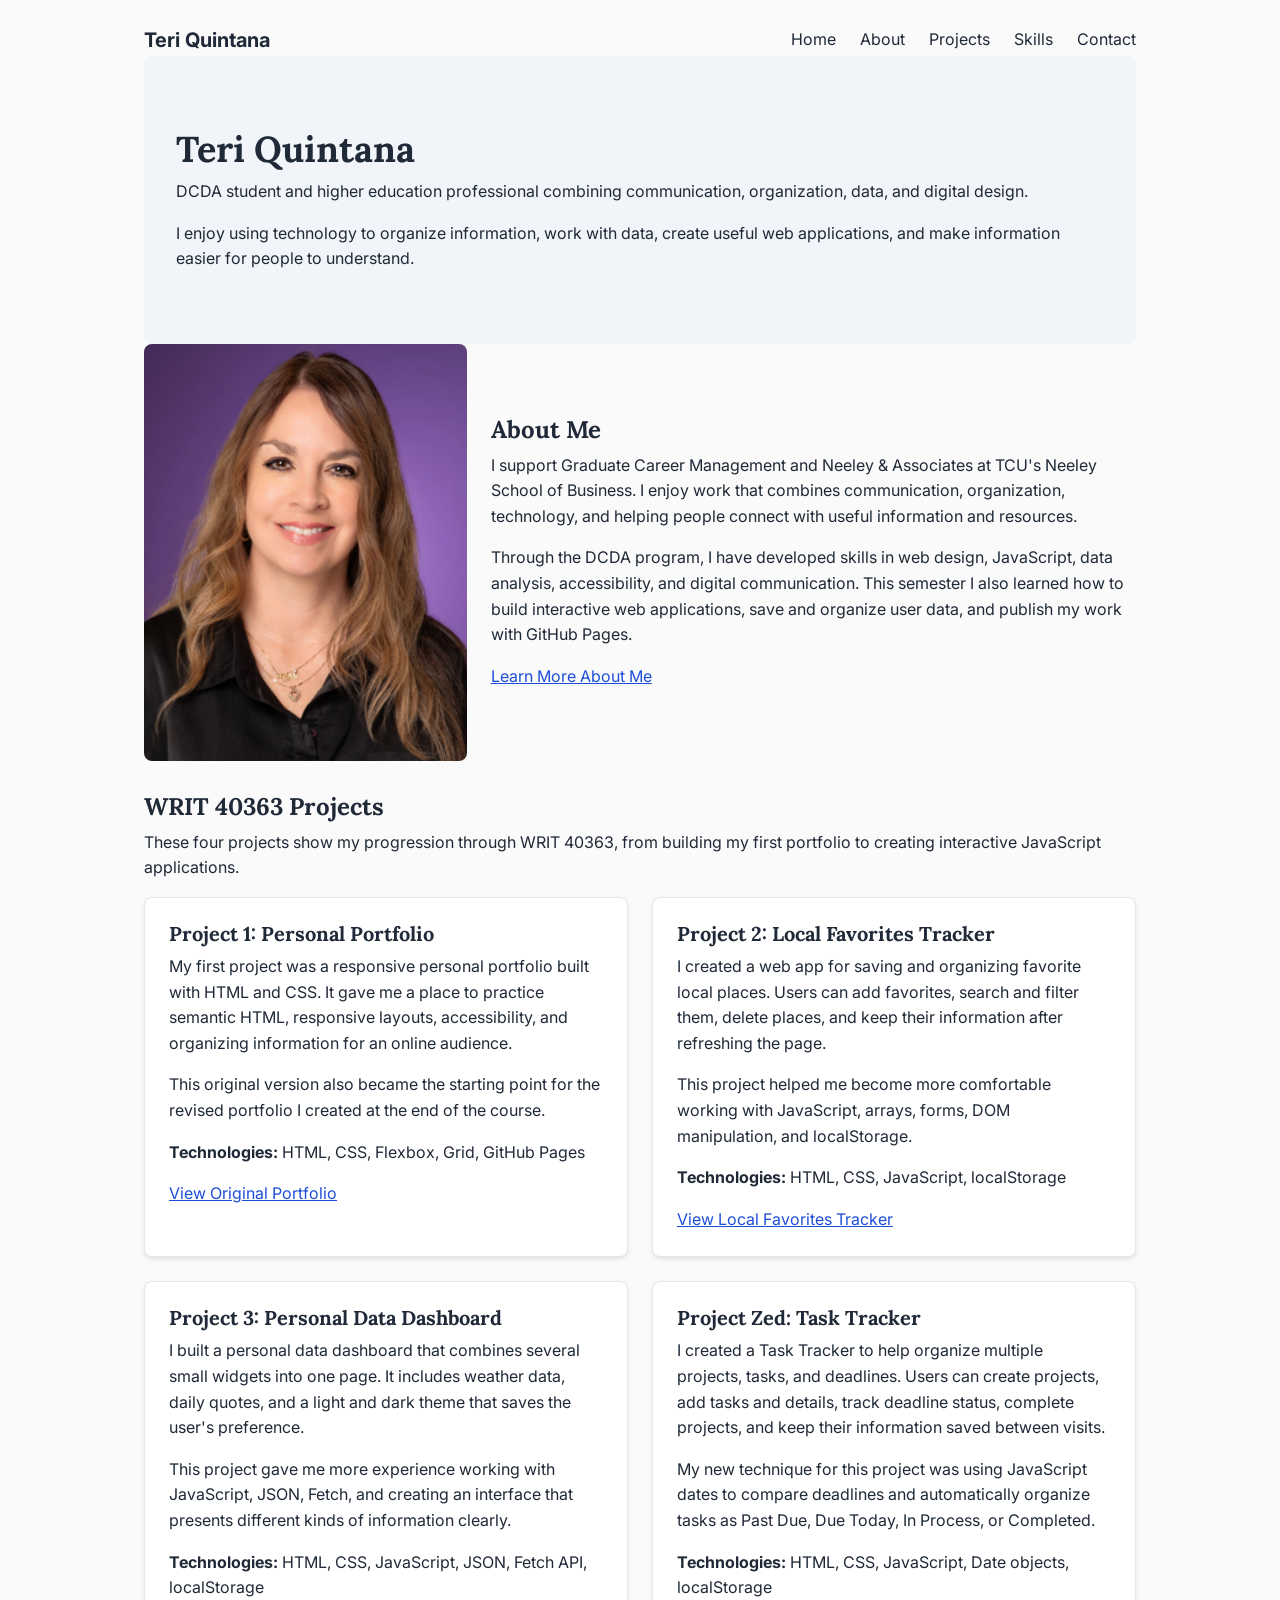
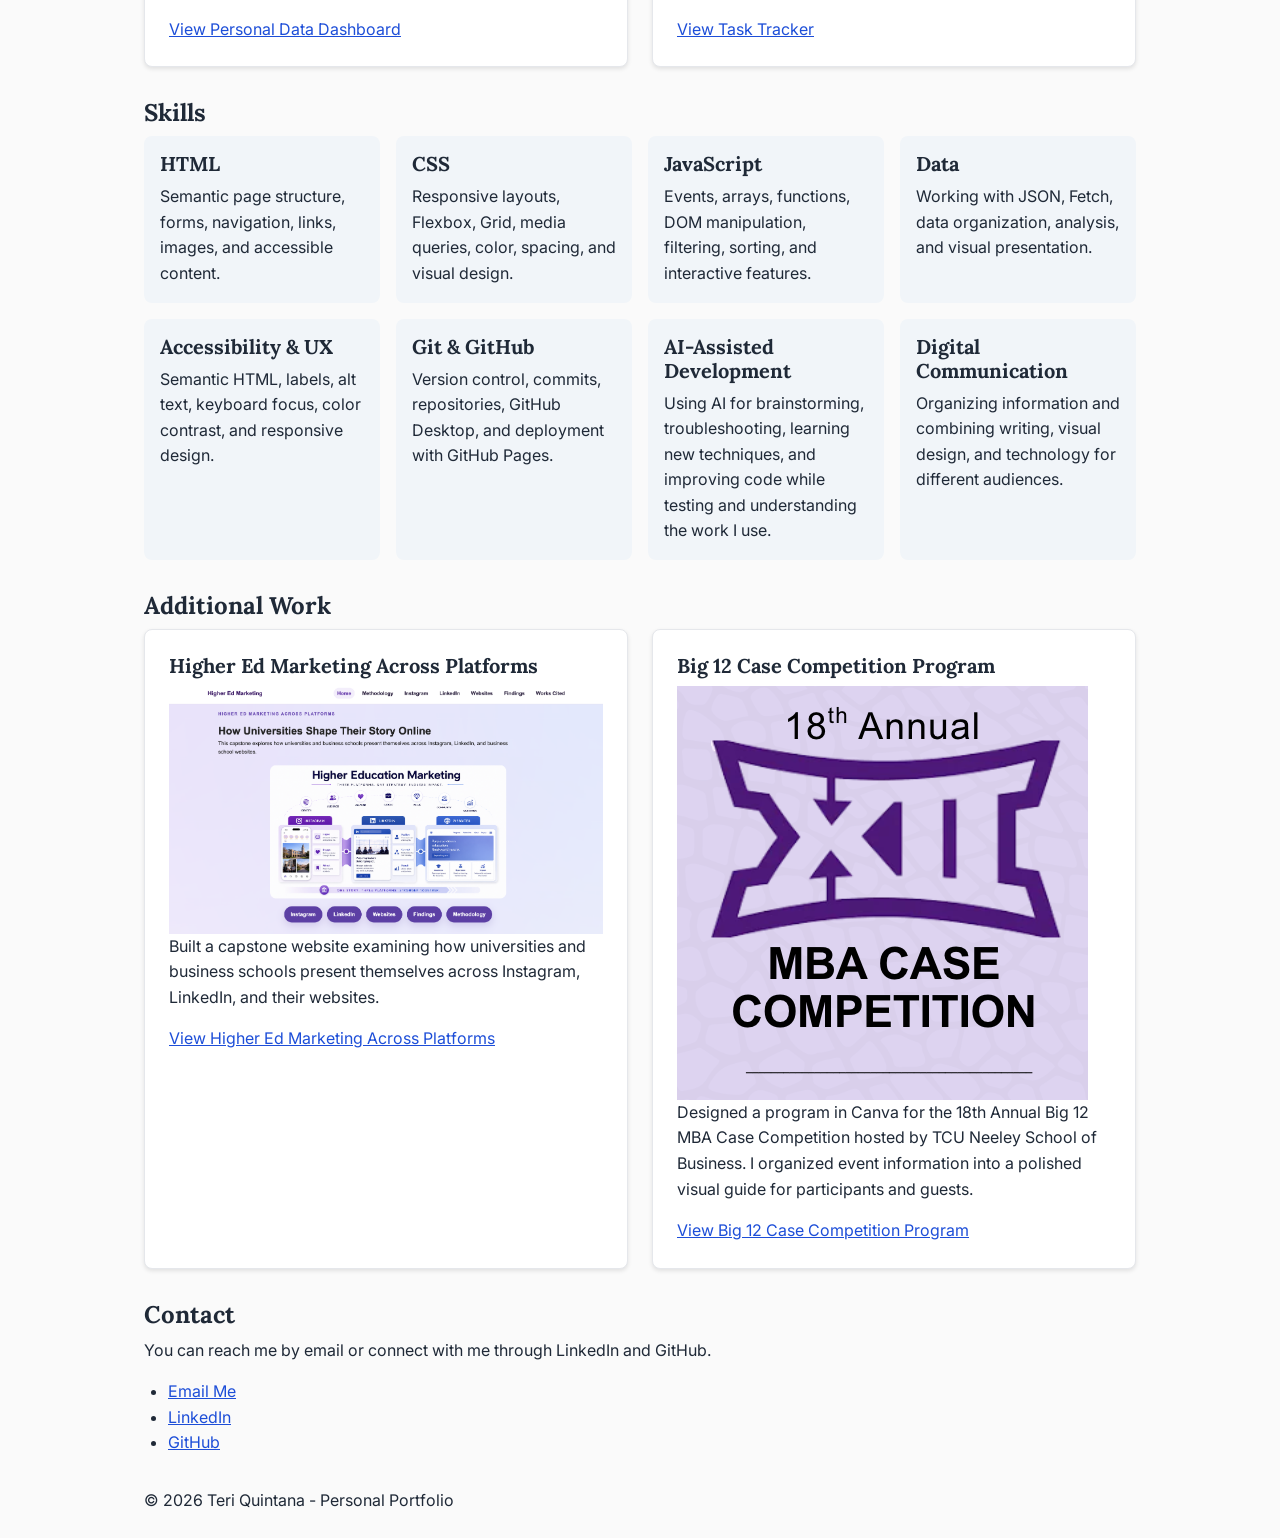
==== commit 4b29fee6: "commit" ====
--- a/index.html
+++ b/index.html
@@ -5,10 +5,8 @@
     <meta charset="UTF-8">
     <meta name="viewport" content="width=device-width, initial-scale=1.0">
 
-    <meta
-        name="description"
-        content="Portfolio of Teri Quintana featuring web development, data, and digital communication projects."
-    >
+    <meta name="description"
+        content="Portfolio of Teri Quintana featuring web development, data, and digital communication projects.">
 
     <title>Teri Quintana | Portfolio</title>
 
@@ -54,10 +52,7 @@
 
             <div class="about-image">
 
-                <img
-                    src="images/headshot.png"
-                    alt="Headshot of Teri Quintana"
-                >
+                <img src="images/headshot.png" alt="Headshot of Teri Quintana">
 
             </div>
 
@@ -308,10 +303,8 @@
 
                     <h3>Higher Ed Marketing Across Platforms</h3>
 
-                    <img
-                        src="images/CapstoneProject_2026.png"
-                        alt="Homepage preview of the Higher Ed Marketing Across Platforms capstone project"
-                    >
+                    <img src="images/CapstoneProject_2026.png"
+                        alt="Homepage preview of the Higher Ed Marketing Across Platforms capstone project">
 
                     <p>
                         Built a capstone website examining how universities
@@ -320,11 +313,7 @@
                     </p>
 
                     <p>
-                        <a
-                            href="https://teriquint.github.io/CapstoneFinalProject/"
-                            target="_blank"
-                            rel="noopener"
-                        >
+                        <a href="https://teriquint.github.io/CapstoneFinalProject/" target="_blank" rel="noopener">
                             View Higher Ed Marketing Across Platforms
                         </a>
                     </p>
@@ -335,24 +324,18 @@
 
                     <h3>Big 12 Case Competition Program</h3>
 
-                    <img
-                        src="images/Big12prog_2026.png"
-                        alt="Cover of the 18th Annual Big 12 MBA Case Competition program"
-                    >
+                    <img src="images/Big12prog_2026.png"
+                        alt="Cover of the 18th Annual Big 12 MBA Case Competition program">
 
                     <p>
                         Designed a program in Canva for the 18th Annual
-                        Big 12 MBA Case Competition hosted by TCU Neeley.
+                        Big 12 MBA Case Competition hosted by TCU Neeley School of Business.
                         I organized event information into a polished visual
                         guide for participants and guests.
                     </p>
 
                     <p>
-                        <a
-                            href="https://canva.link/5jg4415i4o3rdum"
-                            target="_blank"
-                            rel="noopener"
-                        >
+                        <a href="https://canva.link/5jg4415i4o3rdum" target="_blank" rel="noopener">
                             View Big 12 Case Competition Program
                         </a>
                     </p>
@@ -381,21 +364,13 @@
                 </li>
 
                 <li>
-                    <a
-                        href="https://www.linkedin.com/in/teri-quintana-64562327b"
-                        target="_blank"
-                        rel="noopener"
-                    >
+                    <a href="https://www.linkedin.com/in/teri-quintana-64562327b" target="_blank" rel="noopener">
                         LinkedIn
                     </a>
                 </li>
 
                 <li>
-                    <a
-                        href="https://github.com/teriquint"
-                        target="_blank"
-                        rel="noopener"
-                    >
+                    <a href="https://github.com/teriquint" target="_blank" rel="noopener">
                         GitHub
                     </a>
                 </li>
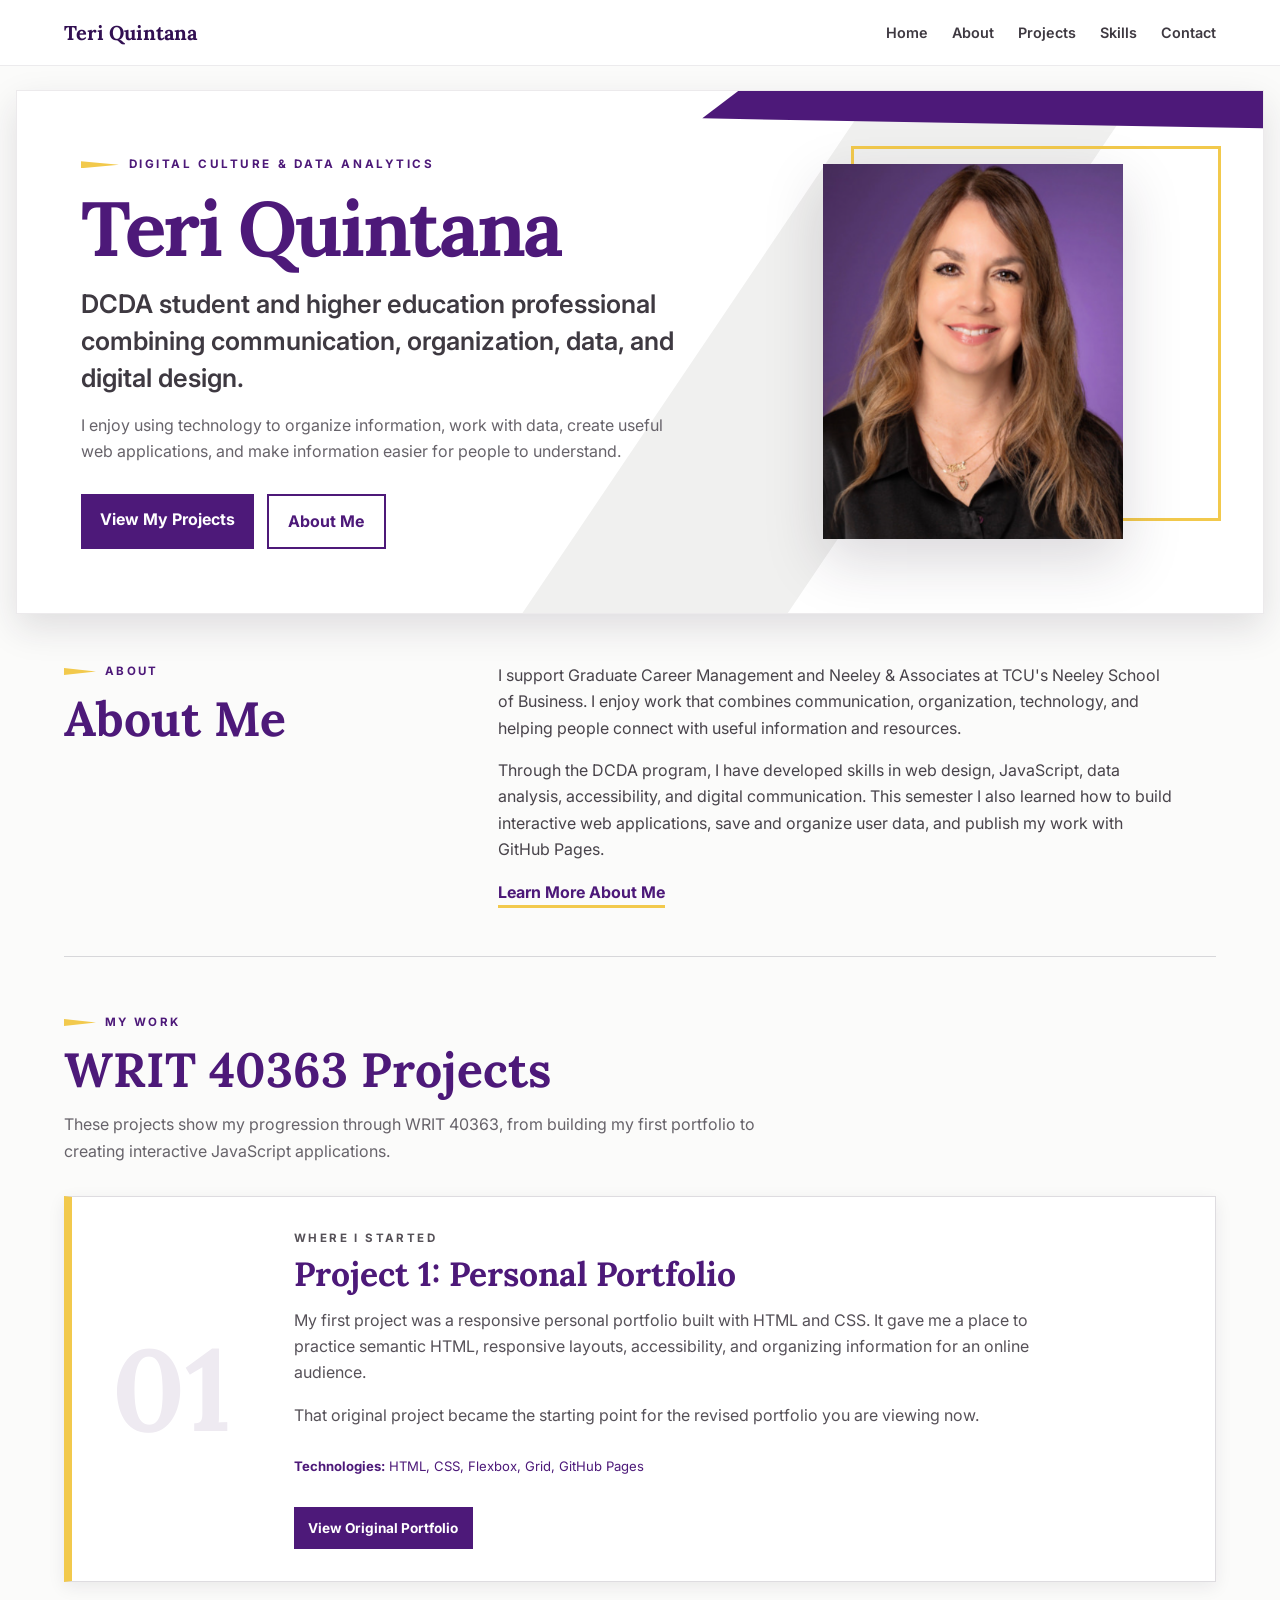
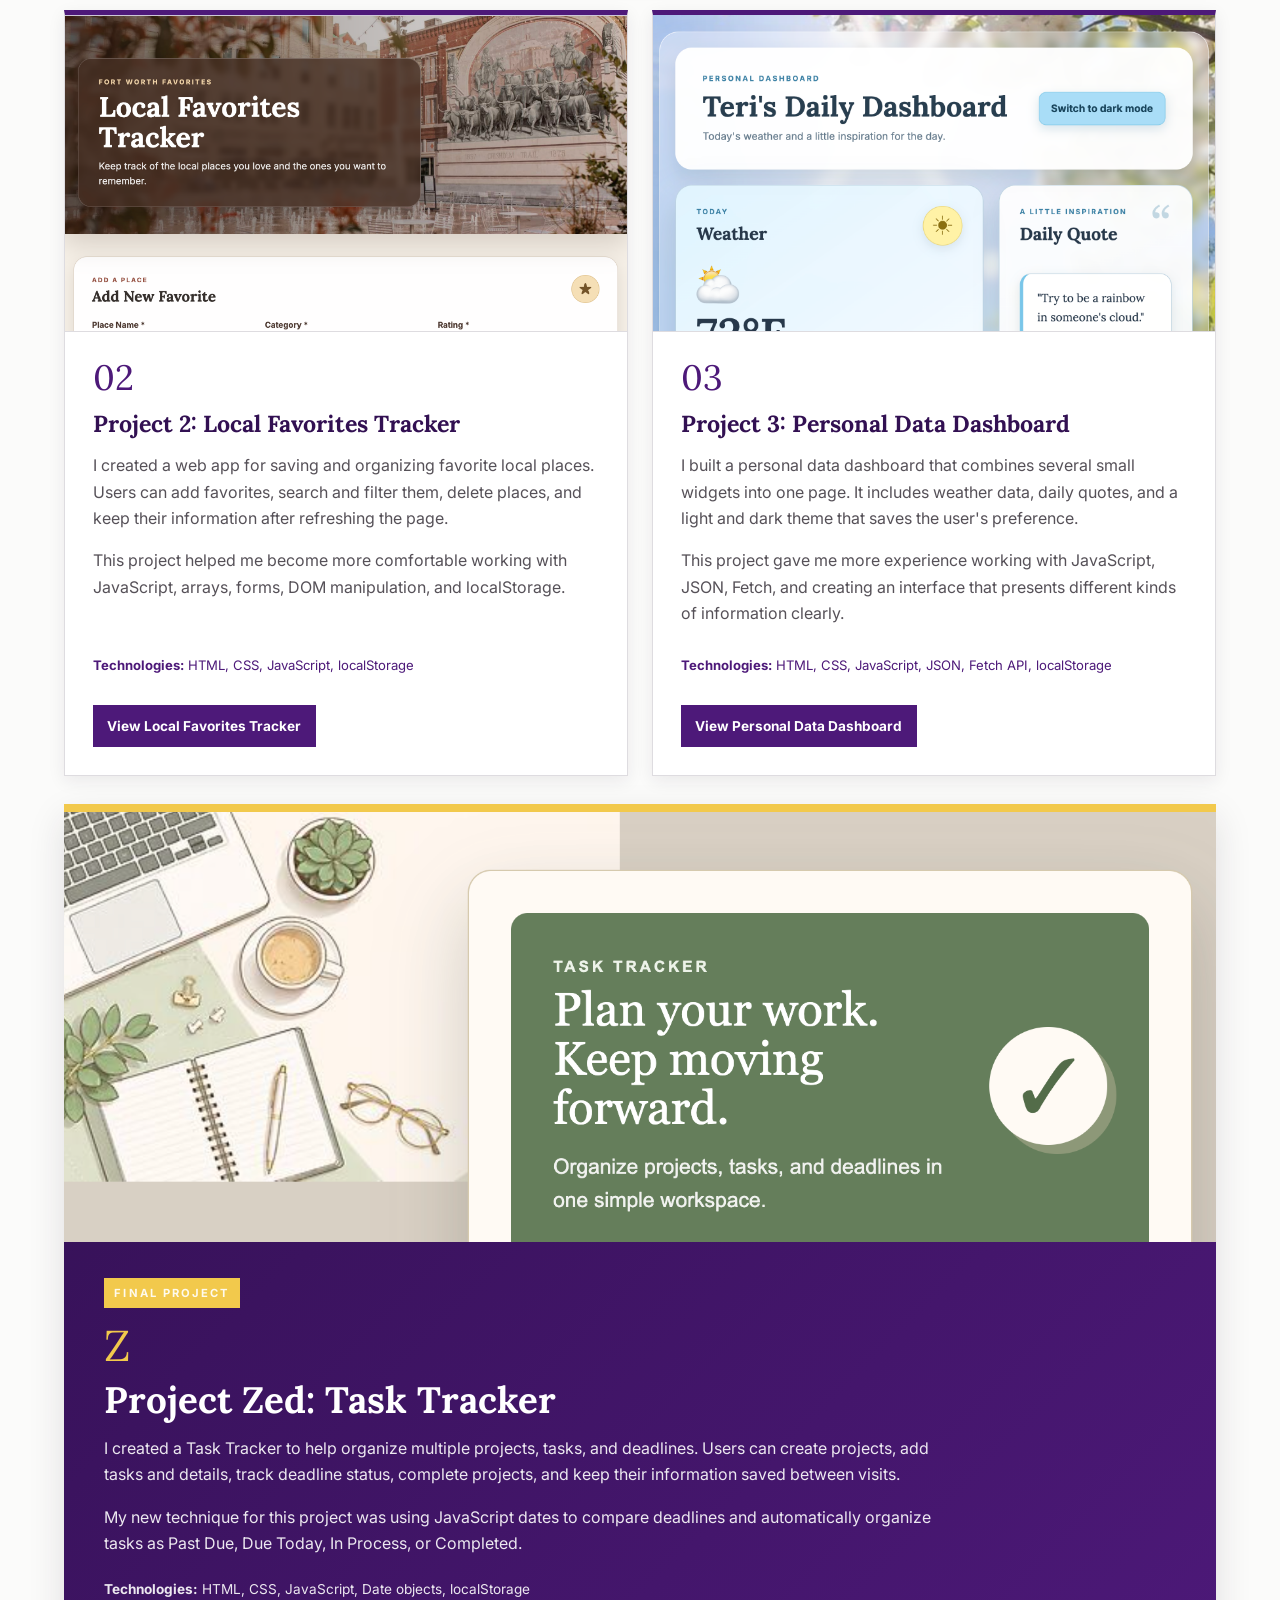
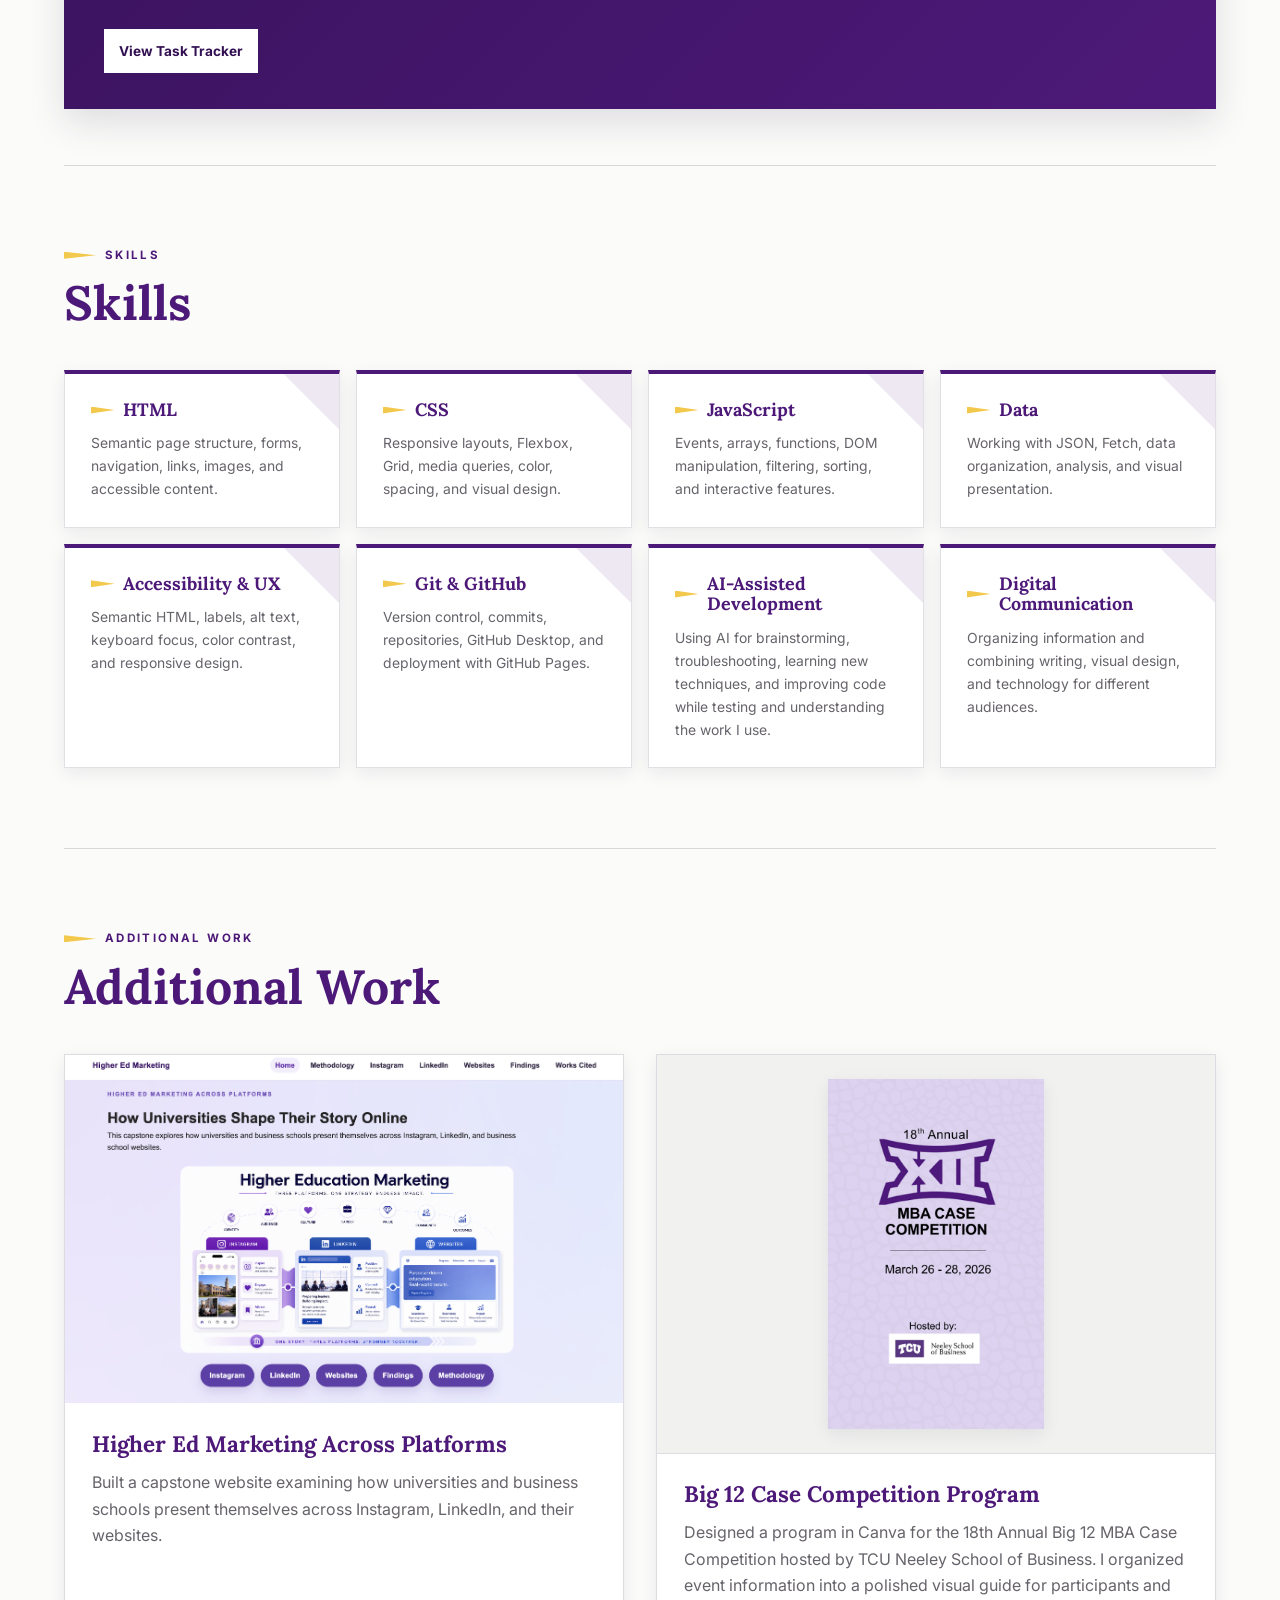
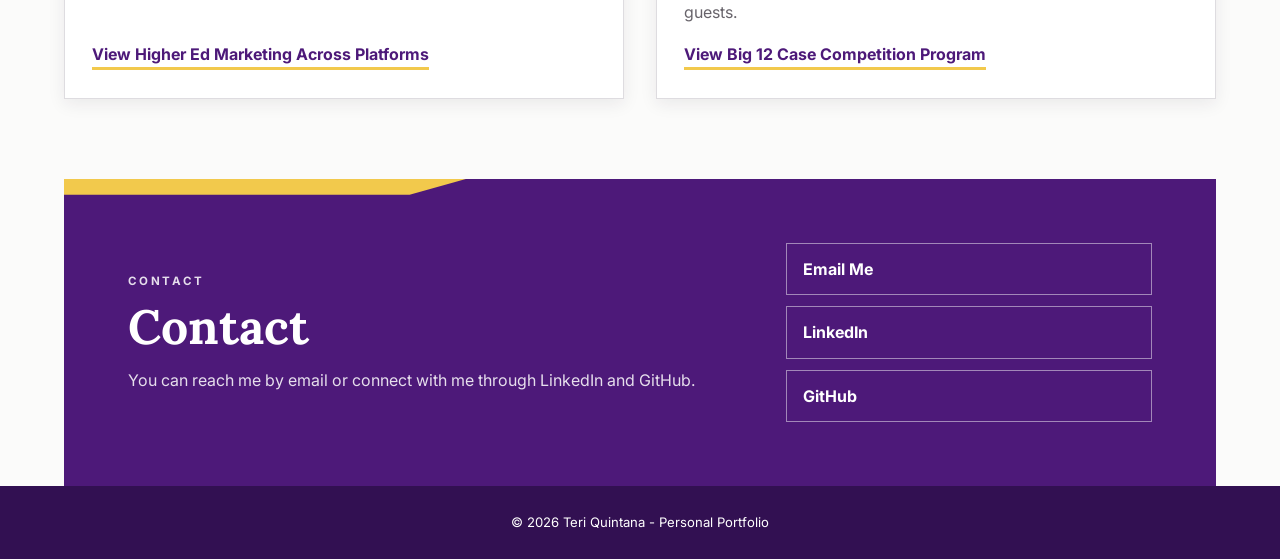
==== commit d80b0ba9: "commit fixed design" ====
--- a/index.html
+++ b/index.html
@@ -3,10 +3,16 @@
 
 <head>
     <meta charset="UTF-8">
-    <meta name="viewport" content="width=device-width, initial-scale=1.0">
-
-    <meta name="description"
-        content="Portfolio of Teri Quintana featuring web development, data, and digital communication projects.">
+
+    <meta
+        name="viewport"
+        content="width=device-width, initial-scale=1.0"
+    >
+
+    <meta
+        name="description"
+        content="Portfolio of Teri Quintana featuring web development, data, and digital communication projects."
+    >
 
     <title>Teri Quintana | Portfolio</title>
 
@@ -15,50 +21,137 @@
 
 <body>
 
-    <nav class="nav-container">
-        <a href="index.html" class="logo">Teri Quintana</a>
+    <a href="#main" class="skip-link">
+        Skip to content
+    </a>
+
+
+    <!-- NAVIGATION -->
+
+    <nav
+        class="nav-container"
+        aria-label="Main navigation"
+    >
+
+        <a href="index.html" class="logo">
+            Teri Quintana
+        </a>
 
         <div class="nav-links">
-            <a href="index.html">Home</a>
-            <a href="#about">About</a>
-            <a href="#projects">Projects</a>
-            <a href="#skills">Skills</a>
-            <a href="#contact">Contact</a>
+
+            <a href="index.html">
+                Home
+            </a>
+
+            <a href="#about">
+                About
+            </a>
+
+            <a href="#projects">
+                Projects
+            </a>
+
+            <a href="#skills">
+                Skills
+            </a>
+
+            <a href="#contact">
+                Contact
+            </a>
+
         </div>
+
     </nav>
 
-    <header>
-        <div class="header-text">
-
-            <h1>Teri Quintana</h1>
-
-            <p>
+
+    <!-- HERO -->
+
+    <header class="home-hero">
+
+        <div class="hero-copy">
+
+            <p class="eyebrow">
+                DIGITAL CULTURE & DATA ANALYTICS
+            </p>
+
+            <h1>
+                Teri Quintana
+            </h1>
+
+            <p class="hero-lead">
                 DCDA student and higher education professional combining
                 communication, organization, data, and digital design.
             </p>
 
-            <p>
+            <p class="hero-text">
                 I enjoy using technology to organize information, work with data,
                 create useful web applications, and make information easier for
                 people to understand.
             </p>
 
+            <div class="hero-actions">
+
+                <a
+                    href="#projects"
+                    class="button button-primary"
+                >
+                    View My Projects
+                </a>
+
+                <a
+                    href="about.html"
+                    class="button button-secondary"
+                >
+                    About Me
+                </a>
+
+            </div>
+
         </div>
+
+
+        <div class="hero-visual">
+
+            <div class="photo-accent"></div>
+
+            <div class="hero-photo">
+
+                <img
+                    src="images/headshot.png"
+                    alt="Headshot of Teri Quintana"
+                >
+
+            </div>
+
+        </div>
+
     </header>
 
-    <main>
-
-        <section class="about" id="about">
-
-            <div class="about-image">
-
-                <img src="images/headshot.png" alt="Headshot of Teri Quintana">
-
-            </div>
+
+    <main id="main">
+
+
+        <!-- ABOUT -->
+
+        <section
+            class="about"
+            id="about"
+        >
+
+            <div class="about-heading">
+
+                <p class="section-kicker">
+                    ABOUT
+                </p>
+
+                <h2>
+                    About Me
+                </h2>
+
+            </div>
+
 
             <div class="about-text">
-
-                <h2>About Me</h2>
 
                 <p>
                     I support Graduate Career Management and Neeley & Associates
@@ -76,28 +169,65 @@
                 </p>
 
                 <p>
-                    <a href="about.html">Learn More About Me</a>
+                    <a
+                        href="about.html"
+                        class="text-link"
+                    >
+                        Learn More About Me
+                    </a>
                 </p>
 
             </div>
 
         </section>
 
-        <section id="projects">
-
-            <h2>WRIT 40363 Projects</h2>
-
-            <p>
-                These four projects show my progression through WRIT 40363,
-                from building my first portfolio to creating interactive
-                JavaScript applications.
-            </p>
-
-            <ul class="project-list">
-
-                <li class="project-card">
-
-                    <h3>Project 1: Personal Portfolio</h3>
+
+
+        <!-- PROJECTS -->
+
+        <section
+            id="projects"
+            class="projects-section"
+        >
+
+            <div class="section-intro">
+
+                <p class="section-kicker">
+                    MY WORK
+                </p>
+
+                <h2>
+                    WRIT 40363 Projects
+                </h2>
+
+                <p>
+                    These projects show my progression through WRIT 40363,
+                    from building my first portfolio to creating interactive
+                    JavaScript applications.
+                </p>
+
+            </div>
+
+
+
+            <!-- WHERE I STARTED -->
+
+            <article class="starting-point">
+
+                <div class="starting-number">
+                    01
+                </div>
+
+
+                <div class="starting-copy">
+
+                    <p class="starting-label">
+                        WHERE I STARTED
+                    </p>
+
+                    <h3>
+                        Project 1: Personal Portfolio
+                    </h3>
 
                     <p>
                         My first project was a responsive personal portfolio built
@@ -107,86 +237,172 @@
                     </p>
 
                     <p>
-                        This original version also became the starting point for
-                        the revised portfolio I created at the end of the course.
-                    </p>
-
-                    <p>
+                        That original project became the starting point for the
+                        revised portfolio you are viewing now.
+                    </p>
+
+                    <p class="technology">
                         <strong>Technologies:</strong>
                         HTML, CSS, Flexbox, Grid, GitHub Pages
                     </p>
 
-                    <p>
-                        <a href="projects/project1-original/index.html">
-                            View Original Portfolio
-                        </a>
-                    </p>
-
-                </li>
-
-                <li class="project-card">
-
-                    <h3>Project 2: Local Favorites Tracker</h3>
-
-                    <p>
-                        I created a web app for saving and organizing favorite
-                        local places. Users can add favorites, search and filter
-                        them, delete places, and keep their information after
-                        refreshing the page.
-                    </p>
-
-                    <p>
-                        This project helped me become more comfortable working
-                        with JavaScript, arrays, forms, DOM manipulation, and
-                        localStorage.
-                    </p>
-
-                    <p>
-                        <strong>Technologies:</strong>
-                        HTML, CSS, JavaScript, localStorage
-                    </p>
-
-                    <p>
-                        <a href="projects/project2-tracker/index.html">
+                    <a
+                        href="projects/project1-original/index.html"
+                        class="project-link"
+                    >
+                        View Original Portfolio
+                    </a>
+
+                </div>
+
+            </article>
+
+
+
+            <!-- PROJECTS 2 AND 3 -->
+
+            <div class="project-grid">
+
+
+                <!-- PROJECT 2 -->
+
+                <article class="project-card">
+
+                    <div class="project-preview">
+
+                        <img
+                            src="images/favorites-preview.png"
+                            alt="Preview of the Local Favorites Tracker"
+                        >
+
+                    </div>
+
+
+                    <div class="project-content">
+
+                        <div class="project-number">
+                            02
+                        </div>
+
+                        <h3>
+                            Project 2: Local Favorites Tracker
+                        </h3>
+
+                        <p>
+                            I created a web app for saving and organizing favorite
+                            local places. Users can add favorites, search and filter
+                            them, delete places, and keep their information after
+                            refreshing the page.
+                        </p>
+
+                        <p>
+                            This project helped me become more comfortable working
+                            with JavaScript, arrays, forms, DOM manipulation, and
+                            localStorage.
+                        </p>
+
+                        <p class="technology">
+                            <strong>Technologies:</strong>
+                            HTML, CSS, JavaScript, localStorage
+                        </p>
+
+                        <a
+                            href="projects/project2-tracker/index.html"
+                            class="project-link"
+                        >
                             View Local Favorites Tracker
                         </a>
-                    </p>
-
-                </li>
-
-                <li class="project-card">
-
-                    <h3>Project 3: Personal Data Dashboard</h3>
-
-                    <p>
-                        I built a personal data dashboard that combines several
-                        small widgets into one page. It includes weather data,
-                        daily quotes, and a light and dark theme that saves the
-                        user's preference.
-                    </p>
-
-                    <p>
-                        This project gave me more experience working with
-                        JavaScript, JSON, Fetch, and creating an interface that
-                        presents different kinds of information clearly.
-                    </p>
-
-                    <p>
-                        <strong>Technologies:</strong>
-                        HTML, CSS, JavaScript, JSON, Fetch API, localStorage
-                    </p>
-
-                    <p>
-                        <a href="projects/project3-dashboard/index.html">
+
+                    </div>
+
+                </article>
+
+
+
+                <!-- PROJECT 3 -->
+
+                <article class="project-card">
+
+                    <div class="project-preview">
+
+                        <img
+                            src="images/dashboard-preview.png"
+                            alt="Preview of the Personal Data Dashboard"
+                        >
+
+                    </div>
+
+
+                    <div class="project-content">
+
+                        <div class="project-number">
+                            03
+                        </div>
+
+                        <h3>
+                            Project 3: Personal Data Dashboard
+                        </h3>
+
+                        <p>
+                            I built a personal data dashboard that combines several
+                            small widgets into one page. It includes weather data,
+                            daily quotes, and a light and dark theme that saves the
+                            user's preference.
+                        </p>
+
+                        <p>
+                            This project gave me more experience working with
+                            JavaScript, JSON, Fetch, and creating an interface that
+                            presents different kinds of information clearly.
+                        </p>
+
+                        <p class="technology">
+                            <strong>Technologies:</strong>
+                            HTML, CSS, JavaScript, JSON, Fetch API, localStorage
+                        </p>
+
+                        <a
+                            href="projects/project3-dashboard/index.html"
+                            class="project-link"
+                        >
                             View Personal Data Dashboard
                         </a>
-                    </p>
-
-                </li>
-
-                <li class="project-card">
-
-                    <h3>Project Zed: Task Tracker</h3>
+
+                    </div>
+
+                </article>
+
+            </div>
+
+
+
+            <!-- PROJECT ZED -->
+
+            <article class="featured-project">
+
+                <div class="featured-preview">
+
+                    <img
+                        src="images/zed-preview.png"
+                        alt="Preview of the Project Zed Task Tracker"
+                    >
+
+                </div>
+
+
+                <div class="featured-content">
+
+                    <p class="featured-label">
+                        FINAL PROJECT
+                    </p>
+
+                    <div class="featured-number">
+                        Z
+                    </div>
+
+                    <h3>
+                        Project Zed: Task Tracker
+                    </h3>
 
                     <p>
                         I created a Task Tracker to help organize multiple
@@ -201,79 +417,111 @@
                         tasks as Past Due, Due Today, In Process, or Completed.
                     </p>
 
-                    <p>
+                    <p class="featured-technology">
                         <strong>Technologies:</strong>
                         HTML, CSS, JavaScript, Date objects, localStorage
                     </p>
 
-                    <p>
-                        <a href="projects/project-zed/index.html">
-                            View Task Tracker
-                        </a>
-                    </p>
-
-                </li>
-
-            </ul>
+                    <a
+                        href="projects/project-zed/index.html"
+                        class="featured-link"
+                    >
+                        View Task Tracker
+                    </a>
+
+                </div>
+
+            </article>
 
         </section>
 
-        <section id="skills">
-
-            <h2>Skills</h2>
+
+
+        <!-- SKILLS -->
+
+        <section
+            id="skills"
+            class="skills-section"
+        >
+
+            <div class="section-intro">
+
+                <p class="section-kicker">
+                    SKILLS
+                </p>
+
+                <h2>
+                    Skills
+                </h2>
+
+            </div>
+
 
             <ul class="skills-grid">
 
                 <li class="skill-card">
                     <h3>HTML</h3>
+
                     <p>
                         Semantic page structure, forms, navigation, links,
                         images, and accessible content.
                     </p>
                 </li>
 
+
                 <li class="skill-card">
                     <h3>CSS</h3>
+
                     <p>
                         Responsive layouts, Flexbox, Grid, media queries,
                         color, spacing, and visual design.
                     </p>
                 </li>
 
+
                 <li class="skill-card">
                     <h3>JavaScript</h3>
+
                     <p>
                         Events, arrays, functions, DOM manipulation,
                         filtering, sorting, and interactive features.
                     </p>
                 </li>
 
+
                 <li class="skill-card">
                     <h3>Data</h3>
+
                     <p>
                         Working with JSON, Fetch, data organization,
                         analysis, and visual presentation.
                     </p>
                 </li>
 
+
                 <li class="skill-card">
                     <h3>Accessibility & UX</h3>
+
                     <p>
                         Semantic HTML, labels, alt text, keyboard focus,
                         color contrast, and responsive design.
                     </p>
                 </li>
 
+
                 <li class="skill-card">
                     <h3>Git & GitHub</h3>
+
                     <p>
                         Version control, commits, repositories,
                         GitHub Desktop, and deployment with GitHub Pages.
                     </p>
                 </li>
 
+
                 <li class="skill-card">
                     <h3>AI-Assisted Development</h3>
+
                     <p>
                         Using AI for brainstorming, troubleshooting,
                         learning new techniques, and improving code while
@@ -281,8 +529,10 @@
                     </p>
                 </li>
 
+
                 <li class="skill-card">
                     <h3>Digital Communication</h3>
+
                     <p>
                         Organizing information and combining writing,
                         visual design, and technology for different audiences.
@@ -293,96 +543,175 @@
 
         </section>
 
-        <section>
-
-            <h2>Additional Work</h2>
-
-            <ul class="project-list">
-
-                <li class="project-card">
-
-                    <h3>Higher Ed Marketing Across Platforms</h3>
-
-                    <img src="images/CapstoneProject_2026.png"
-                        alt="Homepage preview of the Higher Ed Marketing Across Platforms capstone project">
-
-                    <p>
-                        Built a capstone website examining how universities
-                        and business schools present themselves across Instagram,
-                        LinkedIn, and their websites.
-                    </p>
-
-                    <p>
-                        <a href="https://teriquint.github.io/CapstoneFinalProject/" target="_blank" rel="noopener">
+
+
+        <!-- ADDITIONAL WORK -->
+
+        <section class="additional-section">
+
+            <div class="section-intro">
+
+                <p class="section-kicker">
+                    ADDITIONAL WORK
+                </p>
+
+                <h2>
+                    Additional Work
+                </h2>
+
+            </div>
+
+
+            <div class="additional-grid">
+
+
+                <!-- CAPSTONE -->
+
+                <article class="visual-project">
+
+                    <div class="visual-project-image">
+
+                        <img
+                            src="images/CapstoneProject_2026.png"
+                            alt="Homepage preview of the Higher Ed Marketing Across Platforms capstone project"
+                        >
+
+                    </div>
+
+
+                    <div class="visual-project-copy">
+
+                        <h3>
+                            Higher Ed Marketing Across Platforms
+                        </h3>
+
+                        <p>
+                            Built a capstone website examining how universities
+                            and business schools present themselves across Instagram,
+                            LinkedIn, and their websites.
+                        </p>
+
+                        <a
+                            href="https://teriquint.github.io/CapstoneFinalProject/"
+                            target="_blank"
+                            rel="noopener"
+                            class="text-link"
+                        >
                             View Higher Ed Marketing Across Platforms
                         </a>
-                    </p>
-
-                </li>
-
-                <li class="project-card">
-
-                    <h3>Big 12 Case Competition Program</h3>
-
-                    <img src="images/Big12prog_2026.png"
-                        alt="Cover of the 18th Annual Big 12 MBA Case Competition program">
-
-                    <p>
-                        Designed a program in Canva for the 18th Annual
-                        Big 12 MBA Case Competition hosted by TCU Neeley School of Business.
-                        I organized event information into a polished visual
-                        guide for participants and guests.
-                    </p>
-
-                    <p>
-                        <a href="https://canva.link/5jg4415i4o3rdum" target="_blank" rel="noopener">
+
+                    </div>
+
+                </article>
+
+
+
+                <!-- BIG 12 PROGRAM -->
+
+                <article class="visual-project">
+
+                    <div class="program-preview">
+
+                        <img
+                            src="images/Big12prog_2026.png"
+                            alt="Cover of the 18th Annual Big 12 MBA Case Competition program"
+                        >
+
+                    </div>
+
+
+                    <div class="visual-project-copy">
+
+                        <h3>
+                            Big 12 Case Competition Program
+                        </h3>
+
+                        <p>
+                            Designed a program in Canva for the 18th Annual
+                            Big 12 MBA Case Competition hosted by TCU Neeley
+                            School of Business. I organized event information
+                            into a polished visual guide for participants and guests.
+                        </p>
+
+                        <a
+                            href="https://canva.link/5jg4415i4o3rdum"
+                            target="_blank"
+                            rel="noopener"
+                            class="text-link"
+                        >
                             View Big 12 Case Competition Program
                         </a>
-                    </p>
-
-                </li>
-
-            </ul>
+
+                    </div>
+
+                </article>
+
+            </div>
 
         </section>
 
-        <section id="contact">
-
-            <h2>Contact</h2>
-
-            <p>
-                You can reach me by email or connect with me through
-                LinkedIn and GitHub.
-            </p>
-
-            <ul>
-
-                <li>
-                    <a href="mailto:t.quintana@tcu.edu">
-                        Email Me
-                    </a>
-                </li>
-
-                <li>
-                    <a href="https://www.linkedin.com/in/teri-quintana-64562327b" target="_blank" rel="noopener">
-                        LinkedIn
-                    </a>
-                </li>
-
-                <li>
-                    <a href="https://github.com/teriquint" target="_blank" rel="noopener">
-                        GitHub
-                    </a>
-                </li>
-
-            </ul>
+
+
+        <!-- CONTACT -->
+
+        <section
+            id="contact"
+            class="contact-section"
+        >
+
+            <div>
+
+                <p class="contact-label">
+                    CONTACT
+                </p>
+
+                <h2>
+                    Contact
+                </h2>
+
+                <p>
+                    You can reach me by email or connect with me through
+                    LinkedIn and GitHub.
+                </p>
+
+            </div>
+
+
+            <div class="contact-links">
+
+                <a href="mailto:t.quintana@tcu.edu">
+                    Email Me
+                </a>
+
+                <a
+                    href="https://www.linkedin.com/in/teri-quintana-64562327b"
+                    target="_blank"
+                    rel="noopener"
+                >
+                    LinkedIn
+                </a>
+
+                <a
+                    href="https://github.com/teriquint"
+                    target="_blank"
+                    rel="noopener"
+                >
+                    GitHub
+                </a>
+
+            </div>
 
         </section>
 
     </main>
 
+
     <footer>
-        <p>&copy; 2026 Teri Quintana - Personal Portfolio</p>
+
+        <p>
+            &copy; 2026 Teri Quintana - Personal Portfolio
+        </p>
+
     </footer>
 
 </body>
--- a/css/styles.css
+++ b/css/styles.css
@@ -1,8 +1,10 @@
-@import url('https://fonts.googleapis.com/css2?family=Inter:wght@400;600&family=Lora:wght@400;700&display=swap');
+@import url('https://fonts.googleapis.com/css2?family=Inter:wght@400;500;600;700&family=Lora:wght@400;600;700&display=swap');
+
 
 /* ==========================
    1. RESET
    ========================== */
+
 *,
 *::before,
 *::after {
@@ -11,240 +13,2196 @@
     padding: 0;
 }
 
+html {
+    scroll-behavior: smooth;
+}
+
 img {
+    display: block;
     max-width: 100%;
     height: auto;
-    display: block;
-}
+}
+
 
 /* ==========================
    2. DESIGN TOKENS
    ========================== */
+
 :root {
-    /* Color */
-    --color-bg: #fafafa;
-    --color-surface: #ffffff;
-    --color-surface-alt: #f1f5f9;
-    --color-text: #1f2937;
-    --color-muted: #4b5563;
-    --color-accent: #1D4ED8;
-
-    /* Spacing — a modular scale */
-    --space-sm: 0.5rem;
-    --space-md: 1rem;
-    --space-lg: 1.5rem;
-    --space-xl: 2rem;
-
-    /* Typography */
-    --text-base: 1rem;
-    --text-h3: 1.25rem;
-    --text-h2: 1.5rem;
-    --text-h1: 2.25rem;
-    --leading-body: 1.6;
-    --leading-heading: 1.2;
-    --font-stack: 'Inter', system-ui, -apple-system, sans-serif;
-    --font-serif: 'Lora', Georgia, serif;
-
-    /* Layout */
-    --page-width: 64rem;
-    --reading-width: 70ch;
-    --radius-md: 8px;
-    --color-border: #e5e7eb;
-    --shadow-sm: 0 2px 4px rgba(0, 0, 0, 0.1);
-}
-
-/* ==========================
-   3. BASE ELEMENT STYLES
-   ========================== */
-a:focus-visible {
-    outline: 2px solid var(--color-accent);
-    outline-offset: 2px;
-}
+
+    --purple: #4d1979;
+    --purple-dark: #321052;
+    --purple-light: #eee8f3;
+
+    --gold: #f2c94c;
+
+    --white: #ffffff;
+    --off-white: #fbfbfa;
+
+    --gray-light: #f1f1f0;
+    --gray-medium: #d7d7da;
+
+    --text: #252327;
+    --muted: #67636a;
+
+    --font-body:
+        'Inter',
+        system-ui,
+        -apple-system,
+        sans-serif;
+
+    --font-heading:
+        'Lora',
+        Georgia,
+        serif;
+
+    --page-width: 72rem;
+    --reading-width: 68ch;
+
+    --shadow-small:
+        0 5px 16px
+        rgba(39, 28, 46, 0.08);
+
+    --shadow-medium:
+        0 14px 34px
+        rgba(39, 28, 46, 0.13);
+
+    --shadow-large:
+        0 22px 55px
+        rgba(39, 28, 46, 0.17);
+}
+
+
+/* ==========================
+   3. BASE
+   ========================== */
 
 body {
-    background-color: var(--color-bg);
-    color: var(--color-text);
-    font-size: var(--text-base);
-    line-height: var(--leading-body);
-    font-family: var(--font-stack);
-}
-
-
-h1 {
-    font-size: var(--text-h1);
-    line-height: var(--leading-heading);
-}
-
-h2 {
-    font-size: var(--text-h2);
-    line-height: var(--leading-heading);
-}
-
-h3 {
-    font-size: var(--text-h3);
-    line-height: var(--leading-heading);
+    min-height: 100vh;
+
+    color:
+        var(--text);
+
+    background-color:
+        var(--off-white);
+
+    font-family:
+        var(--font-body);
+
+    font-size:
+        1rem;
+
+    line-height:
+        1.65;
 }
 
 h1,
 h2,
 h3 {
-    font-family: var(--font-serif);
-    margin-bottom: var(--space-sm);
+    font-family:
+        var(--font-heading);
+
+    line-height:
+        1.15;
+}
+
+h2 {
+    font-size:
+        clamp(
+            2rem,
+            4vw,
+            3rem
+        );
+}
+
+h3 {
+    font-size:
+        1.35rem;
 }
 
 p {
-    margin-bottom: var(--space-md);
+    margin-bottom:
+        1rem;
 }
 
 p:last-child {
-    margin-bottom: 0;
+    margin-bottom:
+        0;
 }
 
 a {
-    color: var(--color-accent);
-}
-
-ul {
-    padding-left: var(--space-lg);
-}
-
-
-/* ==========================
-   4. LAYOUT
-   Breakpoints used in this file:
-     768px  — tablet and larger
-   (CSS variables cannot be used inside @media conditions,
-    so breakpoints are documented here instead of tokenized.)
-   ========================== */
-body {
-    max-width: var(--page-width);
-    margin: 0 auto;
-    padding: var(--space-lg) var(--space-md);
-}
-
-header {
-    display: flex;
-    align-items: center;
-    gap: var(--space-xl);
-    padding: var(--space-xl);
-    background-color: var(--color-surface-alt);
-    border-radius: var(--radius-md);
-    min-height: 18rem;
-    flex-wrap: wrap;
-}
-
-header>div {
-    flex: 1;
-}
-
-.header-text {
-    flex: 1;
-    min-width: 16rem;
-}
-
-.header-image {
-    min-width: 16rem;
-}
-
-nav {
-    display: flex;
-    gap: var(--space-md);
-}
-
-nav a {
-    color: var(--color-text);
-    text-decoration: none;
-    transition: color 0.2s;
-}
-
-nav a:hover {
-    color: var(--color-accent);
-}
-
-section,
-aside {
-    margin-bottom: var(--space-xl);
+    color:
+        var(--purple);
+}
+
+
+/* ==========================
+   4. ACCESSIBILITY
+   ========================== */
+
+.skip-link {
+    position:
+        absolute;
+
+    top:
+        -70px;
+
+    left:
+        1rem;
+
+    padding:
+        0.7rem 1rem;
+
+    color:
+        #ffffff;
+
+    background-color:
+        var(--purple-dark);
+
+    z-index:
+        1000;
+}
+
+.skip-link:focus {
+    top:
+        1rem;
+}
+
+a:focus-visible,
+button:focus-visible {
+    outline:
+        3px solid
+        var(--gold);
+
+    outline-offset:
+        4px;
+}
+
+
+/* ==========================
+   5. NAVIGATION
+   ========================== */
+
+.nav-container {
+    position:
+        sticky;
+
+    top:
+        0;
+
+    z-index:
+        100;
+
+    display:
+        flex;
+
+    align-items:
+        center;
+
+    justify-content:
+        space-between;
+
+    gap:
+        1rem;
+
+    width:
+        100%;
+
+    padding:
+        1rem max(
+            1.25rem,
+            calc((100vw - var(--page-width)) / 2)
+        );
+
+    background-color:
+        rgba(255, 255, 255, 0.96);
+
+    border-bottom:
+        1px solid
+        #ecebed;
+
+    backdrop-filter:
+        blur(10px);
+
+    -webkit-backdrop-filter:
+        blur(10px);
+}
+
+.logo {
+    color:
+        var(--purple-dark);
+
+    font-family:
+        var(--font-heading);
+
+    font-size:
+        1.25rem;
+
+    font-weight:
+        700;
+
+    text-decoration:
+        none;
+}
+
+.nav-links {
+    display:
+        flex;
+
+    flex-wrap:
+        wrap;
+
+    gap:
+        1.5rem;
+}
+
+.nav-links a {
+    position:
+        relative;
+
+    color:
+        #3e3941;
+
+    font-size:
+        0.9rem;
+
+    font-weight:
+        600;
+
+    text-decoration:
+        none;
+}
+
+.nav-links a::after {
+    content:
+        '';
+
+    position:
+        absolute;
+
+    right:
+        0;
+
+    bottom:
+        -0.35rem;
+
+    left:
+        0;
+
+    height:
+        3px;
+
+    background-color:
+        var(--gold);
+
+    transform:
+        scaleX(0);
+
+    transform-origin:
+        left;
+
+    transition:
+        transform 0.2s ease;
+}
+
+.nav-links a:hover {
+    color:
+        var(--purple);
+}
+
+.nav-links a:hover::after {
+    transform:
+        scaleX(1);
+}
+
+
+/* ==========================
+   6. HERO
+   ========================== */
+
+.home-hero {
+    position:
+        relative;
+
+    display:
+        grid;
+
+    grid-template-columns:
+        minmax(0, 1.15fr)
+        minmax(260px, 0.85fr);
+
+    align-items:
+        center;
+
+    gap:
+        3.5rem;
+
+    width:
+        min(
+            calc(100% - 2rem),
+            78rem
+        );
+
+    min-height:
+        500px;
+
+    margin:
+        1.5rem auto 0;
+
+    padding:
+        clamp(
+            2rem,
+            5vw,
+            4rem
+        );
+
+    overflow:
+        hidden;
+
+    background-color:
+        #ffffff;
+
+    border:
+        1px solid
+        #eceaec;
+
+    box-shadow:
+        var(--shadow-medium);
+}
+
+.home-hero::before {
+    content:
+        '';
+
+    position:
+        absolute;
+
+    top:
+        -180px;
+
+    right:
+        25%;
+
+    width:
+        220px;
+
+    height:
+        850px;
+
+    background-color:
+        #f0f0ef;
+
+    transform:
+        rotate(34deg);
+
+    z-index:
+        0;
+}
+
+.home-hero::after {
+    content:
+        '';
+
+    position:
+        absolute;
+
+    top:
+        0;
+
+    right:
+        -3%;
+
+    width:
+        48%;
+
+    height:
+        38px;
+
+    background-color:
+        var(--purple);
+
+    clip-path:
+        polygon(
+            6% 0,
+            100% 0,
+            100% 100%,
+            0 72%
+        );
+}
+
+
+/* ==========================
+   7. HERO TEXT
+   ========================== */
+
+.hero-copy {
+    position:
+        relative;
+
+    z-index:
+        2;
+
+    max-width:
+        640px;
+}
+
+.eyebrow {
+    display:
+        flex;
+
+    align-items:
+        center;
+
+    gap:
+        0.6rem;
+
+    margin-bottom:
+        1rem;
+
+    color:
+        var(--purple);
+
+    font-size:
+        0.73rem;
+
+    font-weight:
+        700;
+
+    letter-spacing:
+        0.16rem;
+}
+
+.eyebrow::before {
+    content:
+        '';
+
+    width:
+        38px;
+
+    height:
+        7px;
+
+    background-color:
+        var(--gold);
+
+    clip-path:
+        polygon(
+            0 0,
+            100% 50%,
+            0 100%
+        );
+}
+
+.home-hero h1 {
+    margin-bottom:
+        1.1rem;
+
+    color:
+        var(--purple);
+
+    font-size:
+        clamp(
+            3rem,
+            6vw,
+            5rem
+        );
+
+    letter-spacing:
+        -0.03em;
+
+    line-height:
+        1;
+}
+
+.hero-lead {
+    max-width:
+        610px;
+
+    margin-bottom:
+        1rem;
+
+    color:
+        #3e3941;
+
+    font-size:
+        clamp(
+            1.2rem,
+            2.4vw,
+            1.6rem
+        );
+
+    font-weight:
+        600;
+
+    line-height:
+        1.45;
+}
+
+.hero-text {
+    max-width:
+        590px;
+
+    color:
+        var(--muted);
+}
+
+
+/* ==========================
+   8. HERO BUTTONS
+   ========================== */
+
+.hero-actions {
+    display:
+        flex;
+
+    flex-wrap:
+        wrap;
+
+    gap:
+        0.8rem;
+
+    margin-top:
+        1.8rem;
+}
+
+.button {
+    display:
+        inline-block;
+
+    padding:
+        0.78rem 1.2rem;
+
+    font-weight:
+        700;
+
+    text-decoration:
+        none;
+
+    transition:
+        transform 0.2s ease,
+        background-color 0.2s ease;
+}
+
+.button:hover {
+    transform:
+        translateY(-2px);
+}
+
+.button-primary {
+    color:
+        #ffffff;
+
+    background-color:
+        var(--purple);
+}
+
+.button-primary:hover {
+    color:
+        #ffffff;
+
+    background-color:
+        var(--purple-dark);
+}
+
+.button-secondary {
+    color:
+        var(--purple);
+
+    background-color:
+        #ffffff;
+
+    border:
+        2px solid
+        var(--purple);
+}
+
+.button-secondary:hover {
+    color:
+        #ffffff;
+
+    background-color:
+        var(--purple);
+}
+
+
+/* ==========================
+   9. HERO PHOTO
+   ========================== */
+
+.hero-visual {
+    position:
+        relative;
+
+    z-index:
+        2;
+
+    display:
+        flex;
+
+    justify-content:
+        center;
+}
+
+.photo-accent {
+    position:
+        absolute;
+
+    top:
+        -18px;
+
+    right:
+        -22px;
+
+    width:
+        82%;
+
+    height:
+        100%;
+
+    border:
+        3px solid
+        var(--gold);
+
+    z-index:
+        0;
+}
+
+.hero-photo {
+    position:
+        relative;
+
+    z-index:
+        1;
+
+    width:
+        min(100%, 300px);
+
+    box-shadow:
+        var(--shadow-large);
+}
+
+.hero-photo img {
+    width:
+        100%;
+
+    aspect-ratio:
+        4 / 5;
+
+    object-fit:
+        cover;
+}
+
+
+/* ==========================
+   10. MAIN
+   ========================== */
+
+main {
+    width:
+        min(
+            calc(100% - 2rem),
+            var(--page-width)
+        );
+
+    margin:
+        0 auto;
+}
+
+main > section {
+    padding:
+        5rem 0;
+}
+
+
+/* ==========================
+   11. SECTION LABELS
+   ========================== */
+
+.section-kicker {
+    display:
+        flex;
+
+    align-items:
+        center;
+
+    gap:
+        0.55rem;
+
+    margin-bottom:
+        0.65rem;
+
+    color:
+        var(--purple);
+
+    font-size:
+        0.72rem;
+
+    font-weight:
+        700;
+
+    letter-spacing:
+        0.15rem;
+}
+
+.section-kicker::before {
+    content:
+        '';
+
+    width:
+        32px;
+
+    height:
+        7px;
+
+    background-color:
+        var(--gold);
+
+    clip-path:
+        polygon(
+            0 0,
+            100% 50%,
+            0 100%
+        );
+}
+
+.section-intro {
+    max-width:
+        720px;
+
+    margin-bottom:
+        2.5rem;
+}
+
+.section-intro h2,
+.about-heading h2 {
+    margin-bottom:
+        0.85rem;
+
+    color:
+        var(--purple);
+}
+
+.section-intro > p:last-child {
+    color:
+        var(--muted);
+}
+
+
+/* ==========================
+   12. ABOUT
+   ========================== */
+
+.about {
+    display:
+        grid;
+
+    grid-template-columns:
+        minmax(220px, 0.7fr)
+        minmax(0, 1.3fr);
+
+    gap:
+        3rem;
+
+    align-items:
+        start;
+
+    padding-top:
+        3rem;
+
+    padding-bottom:
+        3rem;
+
+    border-bottom:
+        1px solid
+        var(--gray-medium);
+}
+
+.about-text {
+    max-width:
+        var(--reading-width);
+
+    color:
+        #48434a;
+}
+
+.text-link {
+    display:
+        inline-block;
+
+    color:
+        var(--purple);
+
+    font-weight:
+        700;
+
+    text-decoration:
+        none;
+
+    border-bottom:
+        3px solid
+        var(--gold);
+}
+
+.text-link:hover {
+    color:
+        var(--purple-dark);
+}
+
+
+/* ==========================
+   13. PROJECTS SECTION
+   ========================== */
+
+.projects-section {
+    padding-top:
+        3.5rem;
+
+    padding-bottom:
+        3.5rem;
+}
+
+.projects-section .section-intro {
+    margin-bottom:
+        2rem;
+}
+
+
+/* ==========================
+   14. WHERE I STARTED
+   ========================== */
+
+.starting-point {
+    position:
+        relative;
+
+    display:
+        grid;
+
+    grid-template-columns:
+        150px minmax(0, 1fr);
+
+    gap:
+        2rem;
+
+    align-items:
+        center;
+
+    margin-bottom:
+        1.75rem;
+
+    padding:
+        2rem 2.5rem;
+
+    overflow:
+        hidden;
+
+    background-color:
+        #ffffff;
+
+    border:
+        1px solid
+        #dedce0;
+
+    border-left:
+        8px solid
+        var(--gold);
+
+    box-shadow:
+        var(--shadow-small);
+}
+
+.starting-number {
+    color:
+        #eeeaf1;
+
+    font-family:
+        var(--font-heading);
+
+    font-size:
+        clamp(
+            5rem,
+            9vw,
+            7.5rem
+        );
+
+    font-weight:
+        700;
+
+    line-height:
+        0.8;
+}
+
+.starting-copy {
+    position:
+        relative;
+
+    z-index:
+        1;
+
+    max-width:
+        760px;
+}
+
+.starting-label {
+    margin-bottom:
+        0.45rem;
+
+    color:
+        var(--purple);
+
+    font-size:
+        0.72rem;
+
+    font-weight:
+        700;
+
+    letter-spacing:
+        0.15rem;
+}
+
+.starting-point h3 {
+    margin-bottom:
+        0.8rem;
+
+    color:
+        var(--purple);
+
+    font-size:
+        clamp(
+            1.6rem,
+            3vw,
+            2.1rem
+        );
+}
+
+.starting-point p {
+    color:
+        #565158;
+}
+
+
+/* ==========================
+   15. PROJECTS 2 AND 3
+   ========================== */
+
+.project-grid {
+    display:
+        grid;
+
+    grid-template-columns:
+        repeat(
+            2,
+            minmax(0, 1fr)
+        );
+
+    gap:
+        1.5rem;
+
+    margin-bottom:
+        1.75rem;
+}
+
+.project-card {
+    display:
+        flex;
+
+    flex-direction:
+        column;
+
+    min-height:
+        100%;
+
+    overflow:
+        hidden;
+
+    background-color:
+        #ffffff;
+
+    border:
+        1px solid
+        #dedce0;
+
+    border-top:
+        5px solid
+        var(--purple);
+
+    box-shadow:
+        var(--shadow-small);
+
+    transition:
+        transform 0.2s ease,
+        box-shadow 0.2s ease;
+}
+
+.project-card:hover {
+    transform:
+        translateY(-4px);
+
+    box-shadow:
+        var(--shadow-medium);
+}
+
+
+/* ==========================
+   16. PROJECT PREVIEWS
+   ========================== */
+
+.project-preview {
+    overflow:
+        hidden;
+
+    background-color:
+        var(--gray-light);
+
+    border-bottom:
+        1px solid
+        #dedce0;
+}
+
+.project-preview img {
+    width:
+        100%;
+
+    aspect-ratio:
+        16 / 9;
+
+    object-fit:
+        cover;
+
+    object-position:
+        top center;
+
+    transition:
+        transform 0.35s ease;
+}
+
+.project-card:hover
+.project-preview img {
+    transform:
+        scale(1.025);
+}
+
+
+/* ==========================
+   17. PROJECT CONTENT
+   ========================== */
+
+.project-content {
+    display:
+        flex;
+
+    flex:
+        1;
+
+    flex-direction:
+        column;
+
+    padding:
+        1.75rem;
+}
+
+.project-number {
+    margin-bottom:
+        1rem;
+
+    color:
+        var(--purple);
+
+    font-family:
+        var(--font-heading);
+
+    font-size:
+        2.2rem;
+
+    line-height:
+        1;
+}
+
+.project-card h3 {
+    margin-bottom:
+        0.9rem;
+
+    color:
+        var(--purple-dark);
+
+    font-size:
+        1.45rem;
+}
+
+.project-card p {
+    color:
+        #565158;
+}
+
+.technology {
+    margin-top:
+        auto;
+
+    padding-top:
+        0.75rem;
+
+    color:
+        var(--purple) !important;
+
+    font-size:
+        0.82rem;
+}
+
+.project-link {
+    display:
+        inline-block;
+
+    align-self:
+        flex-start;
+
+    margin-top:
+        0.8rem;
+
+    padding:
+        0.62rem 0.9rem;
+
+    color:
+        #ffffff;
+
+    background-color:
+        var(--purple);
+
+    font-size:
+        0.85rem;
+
+    font-weight:
+        700;
+
+    text-decoration:
+        none;
+}
+
+.project-link:hover {
+    color:
+        #ffffff;
+
+    background-color:
+        var(--purple-dark);
+}
+
+
+/* ==========================
+   18. FEATURED ZED
+   ========================== */
+
+.featured-project {
+    overflow:
+        hidden;
+
+    color:
+        #ffffff;
+
+    background:
+        linear-gradient(
+            135deg,
+            var(--purple-dark),
+            var(--purple)
+        );
+
+    border-top:
+        8px solid
+        var(--gold);
+
+    box-shadow:
+        var(--shadow-medium);
+}
+
+.featured-preview {
+    overflow:
+        hidden;
+
+    background-color:
+        #ffffff;
+}
+
+.featured-preview img {
+    width:
+        100%;
+
+    max-height:
+        430px;
+
+    object-fit:
+        cover;
+
+    object-position:
+        top center;
+
+    transition:
+        transform 0.35s ease;
+}
+
+.featured-project:hover
+.featured-preview img {
+    transform:
+        scale(1.015);
+}
+
+.featured-content {
+    display:
+        flex;
+
+    flex-direction:
+        column;
+
+    padding:
+        2.25rem 2.5rem;
+}
+
+.featured-label {
+    display:
+        inline-block;
+
+    align-self:
+        flex-start;
+
+    margin-bottom:
+        1rem;
+
+    padding:
+        0.35rem 0.65rem;
+
+    color:
+        var(--purple-dark);
+
+    background-color:
+        var(--gold);
+
+    font-size:
+        0.7rem;
+
+    font-weight:
+        700;
+
+    letter-spacing:
+        0.13rem;
+}
+
+.featured-number {
+    margin-bottom:
+        0.75rem;
+
+    color:
+        var(--gold);
+
+    font-family:
+        var(--font-heading);
+
+    font-size:
+        2.7rem;
+
+    line-height:
+        1;
+}
+
+.featured-project h3 {
+    margin-bottom:
+        0.85rem;
+
+    color:
+        #ffffff;
+
+    font-size:
+        clamp(
+            1.8rem,
+            3vw,
+            2.3rem
+        );
+}
+
+.featured-project p {
+    max-width:
+        850px;
+
+    color:
+        rgba(255, 255, 255, 0.9);
+}
+
+.featured-technology {
+    margin-top:
+        0.35rem;
+
+    font-size:
+        0.85rem;
+}
+
+.featured-link {
+    display:
+        inline-block;
+
+    align-self:
+        flex-start;
+
+    margin-top:
+        0.8rem;
+
+    padding:
+        0.65rem 0.95rem;
+
+    color:
+        var(--purple-dark);
+
+    background-color:
+        #ffffff;
+
+    font-size:
+        0.85rem;
+
+    font-weight:
+        700;
+
+    text-decoration:
+        none;
+}
+
+.featured-link:hover {
+    color:
+        var(--purple-dark);
+
+    background-color:
+        var(--gold);
+}
+
+
+/* ==========================
+   19. SKILLS
+   ========================== */
+
+.skills-section {
+    border-top:
+        1px solid
+        var(--gray-medium);
 }
 
 .skills-grid {
-    list-style: none;
-    padding-left: 0;
-    display: grid;
-    grid-template-columns: repeat(auto-fit, minmax(12rem, 1fr));
-    gap: var(--space-md);
+    display:
+        grid;
+
+    grid-template-columns:
+        repeat(
+            4,
+            minmax(0, 1fr)
+        );
+
+    gap:
+        1rem;
+
+    padding:
+        0;
+
+    background:
+        transparent;
+
+    border:
+        none;
+
+    list-style:
+        none;
 }
 
 .skill-card {
-    padding: var(--space-md);
-    background-color: var(--color-surface-alt);
-    border-radius: var(--radius-md);
-}
-
-.about {
-    display: flex;
-    flex-wrap: wrap;
-    align-items: center;
-    gap: var(--space-lg);
-}
-
-.about-image {
-    flex: 1;
-    min-width: 16rem;
-}
-
-.about-image img {
-    width: 100%;
-    border-radius: var(--radius-md);
-}
-
-.about-text {
-    flex: 2;
-    min-width: 16rem;
-    max-width: var(--reading-width);
-}
-
-.project-list {
-    list-style: none;
-    padding-left: 0;
-    display: grid;
-    grid-template-columns: 1fr;
-    gap: var(--space-lg);
-}
-
-@media (min-width: 768px) {
-    .project-list {
-        grid-template-columns: 1fr 1fr;
-    }
-
-    .project-card.featured {
-        grid-column: span 2;
-    }
-}
-
-.project-card {
-    padding: var(--space-lg);
-    background-color: var(--color-surface);
-    border: 1px solid var(--color-border);
-    border-radius: var(--radius-md);
-    box-shadow: var(--shadow-sm);
-}
-
-.nav-container {
-    display: flex;
-    justify-content: space-between;
-    align-items: center;
-    flex-wrap: wrap;
-    gap: var(--space-md);
-}
-
-.nav-links {
-    display: flex;
-    gap: var(--space-lg);
-}
-
-.logo {
-    font-size: var(--text-h3);
-    font-weight: bold;
-    color: var(--color-text);
-    text-decoration: none;
+    position:
+        relative;
+
+    min-height:
+        155px;
+
+    padding:
+        1.6rem;
+
+    overflow:
+        hidden;
+
+    background-color:
+        #ffffff;
+
+    border:
+        1px solid
+        #e1dfe3;
+
+    border-top:
+        4px solid
+        var(--purple);
+
+    box-shadow:
+        var(--shadow-small);
+
+    transition:
+        transform 0.2s ease,
+        box-shadow 0.2s ease;
+}
+
+.skill-card::after {
+    content:
+        '';
+
+    position:
+        absolute;
+
+    top:
+        0;
+
+    right:
+        0;
+
+    width:
+        55px;
+
+    height:
+        55px;
+
+    background-color:
+        var(--purple-light);
+
+    clip-path:
+        polygon(
+            100% 0,
+            100% 100%,
+            0 0
+        );
+
+    z-index:
+        0;
+}
+
+.skill-card h3 {
+    position:
+        relative;
+
+    z-index:
+        1;
+
+    display:
+        flex;
+
+    align-items:
+        center;
+
+    gap:
+        0.55rem;
+
+    margin-bottom:
+        0.75rem;
+
+    color:
+        var(--purple);
+
+    font-size:
+        1.12rem;
+}
+
+.skill-card h3::before {
+    content:
+        '';
+
+    flex:
+        0 0 auto;
+
+    width:
+        24px;
+
+    height:
+        7px;
+
+    background-color:
+        var(--gold);
+
+    clip-path:
+        polygon(
+            0 0,
+            100% 50%,
+            0 100%
+        );
+}
+
+.skill-card p {
+    position:
+        relative;
+
+    z-index:
+        1;
+
+    color:
+        var(--muted);
+
+    font-size:
+        0.87rem;
+}
+
+.skill-card:hover {
+    transform:
+        translateY(-4px);
+
+    box-shadow:
+        var(--shadow-medium);
+}
+
+
+/* ==========================
+   20. ADDITIONAL WORK
+   ========================== */
+
+.additional-section {
+    border-top:
+        1px solid
+        var(--gray-medium);
+}
+
+.additional-grid {
+    display:
+        grid;
+
+    grid-template-columns:
+        repeat(
+            2,
+            minmax(0, 1fr)
+        );
+
+    gap:
+        2rem;
+}
+
+.visual-project {
+    display:
+        flex;
+
+    flex-direction:
+        column;
+
+    overflow:
+        hidden;
+
+    background-color:
+        #ffffff;
+
+    border:
+        1px solid
+        #dedce0;
+
+    box-shadow:
+        var(--shadow-small);
+}
+
+
+/* CAPSTONE IMAGE */
+
+.visual-project-image {
+    overflow:
+        hidden;
+
+    background-color:
+        var(--gray-light);
+}
+
+.visual-project-image img {
+    width:
+        100%;
+
+    aspect-ratio:
+        16 / 10;
+
+    object-fit:
+        cover;
+
+    object-position:
+        top center;
+
+    transition:
+        transform 0.35s ease;
+}
+
+.visual-project:hover
+.visual-project-image img {
+    transform:
+        scale(1.025);
+}
+
+
+/* BIG 12 PROGRAM */
+
+.program-preview {
+    display:
+        flex;
+
+    align-items:
+        center;
+
+    justify-content:
+        center;
+
+    min-height:
+        390px;
+
+    padding:
+        1.5rem;
+
+    background-color:
+        var(--gray-light);
+
+    border-bottom:
+        1px solid
+        #dedce0;
+}
+
+.program-preview img {
+    width:
+        auto;
+
+    max-width:
+        100%;
+
+    height:
+        350px;
+
+    object-fit:
+        contain;
+
+    box-shadow:
+        var(--shadow-small);
+}
+
+
+/* ADDITIONAL WORK COPY */
+
+.visual-project-copy {
+    display:
+        flex;
+
+    flex:
+        1;
+
+    flex-direction:
+        column;
+
+    padding:
+        1.7rem;
+}
+
+.visual-project h3 {
+    margin-bottom:
+        0.8rem;
+
+    color:
+        var(--purple);
+
+    font-size:
+        1.4rem;
+}
+
+.visual-project p {
+    color:
+        var(--muted);
+}
+
+.visual-project-copy
+.text-link {
+    align-self:
+        flex-start;
+
+    margin-top:
+        auto;
+}
+
+
+/* ==========================
+   21. CONTACT
+   ========================== */
+
+.contact-section {
+    position:
+        relative;
+
+    display:
+        grid;
+
+    grid-template-columns:
+        minmax(0, 1.25fr)
+        minmax(230px, 0.75fr);
+
+    gap:
+        3rem;
+
+    align-items:
+        center;
+
+    padding:
+        4rem !important;
+
+    overflow:
+        hidden;
+
+    color:
+        #ffffff;
+
+    background-color:
+        var(--purple);
+}
+
+.contact-section::before {
+    content:
+        '';
+
+    position:
+        absolute;
+
+    top:
+        0;
+
+    left:
+        0;
+
+    width:
+        100%;
+
+    height:
+        16px;
+
+    background-color:
+        var(--gold);
+
+    clip-path:
+        polygon(
+            0 0,
+            35% 0,
+            30% 100%,
+            0 100%
+        );
+}
+
+.contact-label {
+    margin-bottom:
+        0.5rem;
+
+    color:
+        var(--gold);
+
+    font-size:
+        0.72rem;
+
+    font-weight:
+        700;
+
+    letter-spacing:
+        0.15rem;
+}
+
+.contact-section h2 {
+    margin-bottom:
+        0.8rem;
+
+    color:
+        #ffffff;
+}
+
+.contact-section p {
+    color:
+        rgba(255, 255, 255, 0.86);
+}
+
+.contact-links {
+    display:
+        flex;
+
+    flex-direction:
+        column;
+
+    gap:
+        0.7rem;
+}
+
+.contact-links a {
+    padding:
+        0.75rem 1rem;
+
+    color:
+        #ffffff;
+
+    border:
+        1px solid
+        rgba(255, 255, 255, 0.48);
+
+    font-weight:
+        700;
+
+    text-decoration:
+        none;
+}
+
+.contact-links a:hover {
+    color:
+        var(--purple-dark);
+
+    background-color:
+        var(--gold);
+
+    border-color:
+        var(--gold);
+}
+
+
+/* ==========================
+   22. FOOTER
+   ========================== */
+
+footer {
+    padding:
+        1.6rem;
+
+    color:
+        #ffffff;
+
+    background-color:
+        var(--purple-dark);
+
+    text-align:
+        center;
+
+    font-size:
+        0.82rem;
+}
+
+
+/* ==========================
+   23. ABOUT PAGE SUPPORT
+   ========================== */
+
+body > header:not(.home-hero) {
+    width:
+        min(
+            calc(100% - 2rem),
+            var(--page-width)
+        );
+
+    margin:
+        2rem auto 0;
+
+    padding:
+        3rem;
+
+    color:
+        #ffffff;
+
+    background-color:
+        var(--purple);
+
+    border-top:
+        8px solid
+        var(--gold);
+}
+
+body > header:not(.home-hero) h1 {
+    margin-bottom:
+        0.8rem;
+
+    color:
+        #ffffff;
+
+    font-size:
+        clamp(
+            2.5rem,
+            6vw,
+            4rem
+        );
+}
+
+body > header:not(.home-hero) p {
+    max-width:
+        700px;
+
+    color:
+        rgba(255, 255, 255, 0.86);
+}
+
+
+/* ==========================
+   24. REDUCED MOTION
+   ========================== */
+
+@media (prefers-reduced-motion: reduce) {
+
+    html {
+        scroll-behavior:
+            auto;
+    }
+
+    *,
+    *::before,
+    *::after {
+        transition:
+            none !important;
+    }
+
+    .project-card:hover,
+    .skill-card:hover,
+    .button:hover {
+        transform:
+            none;
+    }
+}
+
+
+/* ==========================
+   25. TABLET
+   ========================== */
+
+@media (max-width: 900px) {
+
+    .home-hero {
+        grid-template-columns:
+            1fr;
+
+        gap:
+            2.5rem;
+    }
+
+    .hero-visual {
+        justify-content:
+            flex-start;
+    }
+
+    .hero-photo {
+        width:
+            min(60%, 290px);
+    }
+
+    .about {
+        grid-template-columns:
+            1fr;
+
+        gap:
+            2rem;
+    }
+
+    .starting-point {
+        grid-template-columns:
+            120px minmax(0, 1fr);
+
+        gap:
+            1.5rem;
+    }
+
+    .project-grid {
+        grid-template-columns:
+            1fr;
+    }
+
+    .skills-grid {
+        grid-template-columns:
+            repeat(2, 1fr);
+    }
+
+    .contact-section {
+        grid-template-columns:
+            1fr;
+    }
+}
+
+
+/* ==========================
+   26. MOBILE
+   ========================== */
+
+@media (max-width: 650px) {
+
+    .nav-container {
+        align-items:
+            flex-start;
+
+        flex-direction:
+            column;
+    }
+
+    .nav-links {
+        width:
+            100%;
+
+        gap:
+            0.9rem;
+
+        overflow-x:
+            auto;
+
+        padding-bottom:
+            0.3rem;
+    }
+
+    .home-hero {
+        width:
+            calc(100% - 1rem);
+
+        min-height:
+            auto;
+
+        margin-top:
+            0.5rem;
+
+        padding:
+            2rem 1.4rem;
+    }
+
+    .home-hero h1 {
+        font-size:
+            2.8rem;
+    }
+
+    .home-hero::before {
+        opacity:
+            0.55;
+    }
+
+    .home-hero::after {
+        width:
+            65%;
+    }
+
+    .hero-actions {
+        flex-direction:
+            column;
+    }
+
+    .button {
+        width:
+            100%;
+
+        text-align:
+            center;
+    }
+
+    .hero-photo {
+        width:
+            230px;
+    }
+
+    .photo-accent {
+        top:
+            -14px;
+
+        right:
+            -18px;
+    }
+
+    main {
+        width:
+            calc(100% - 1.5rem);
+    }
+
+    main > section {
+        padding:
+            3.5rem 0;
+    }
+
+
+    /* About */
+
+    .about {
+        padding-top:
+            2.5rem;
+
+        padding-bottom:
+            2.5rem;
+    }
+
+
+    /* Projects */
+
+    .projects-section {
+        padding-top:
+            3rem;
+
+        padding-bottom:
+            3rem;
+    }
+
+
+    /* Where I Started */
+
+    .starting-point {
+        display:
+            block;
+
+        padding:
+            1.5rem;
+
+        margin-bottom:
+            1.5rem;
+    }
+
+    .starting-number {
+        margin-bottom:
+            0.8rem;
+
+        font-size:
+            4.5rem;
+    }
+
+
+    /* Projects 2 and 3 */
+
+    .project-grid {
+        margin-bottom:
+            1.5rem;
+    }
+
+    .project-content,
+    .featured-content {
+        padding:
+            1.5rem;
+    }
+
+    .project-preview img {
+        aspect-ratio:
+            16 / 10;
+    }
+
+    .featured-preview img {
+        max-height:
+            300px;
+    }
+
+
+    /* Skills */
+
+    .skills-grid {
+        grid-template-columns:
+            1fr;
+    }
+
+    .skill-card {
+        min-height:
+            auto;
+    }
+
+
+    /* Additional Work */
+
+    .additional-grid {
+        grid-template-columns:
+            1fr;
+    }
+
+    .program-preview {
+        min-height:
+            330px;
+
+        padding:
+            1rem;
+    }
+
+    .program-preview img {
+        height:
+            300px;
+    }
+
+
+    /* Contact */
+
+    .contact-section {
+        padding:
+            3rem 1.5rem !important;
+    }
 }
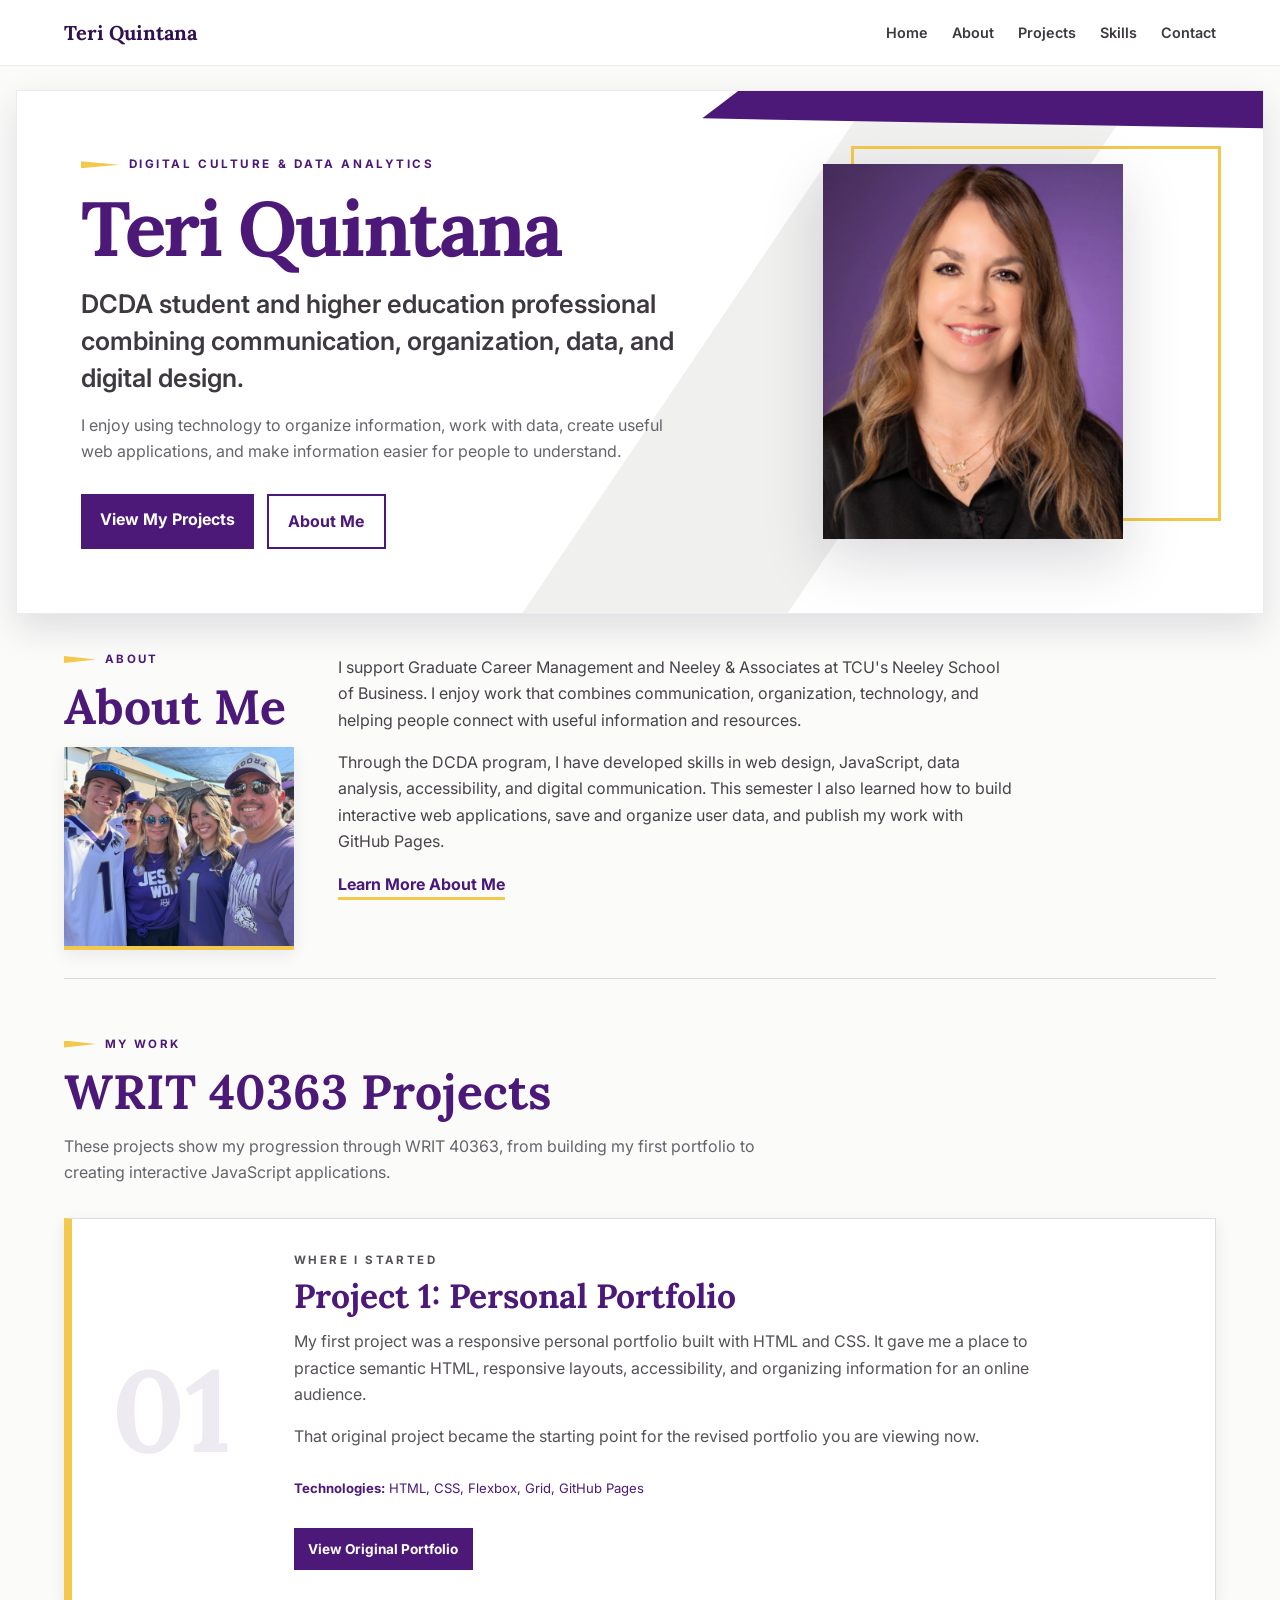
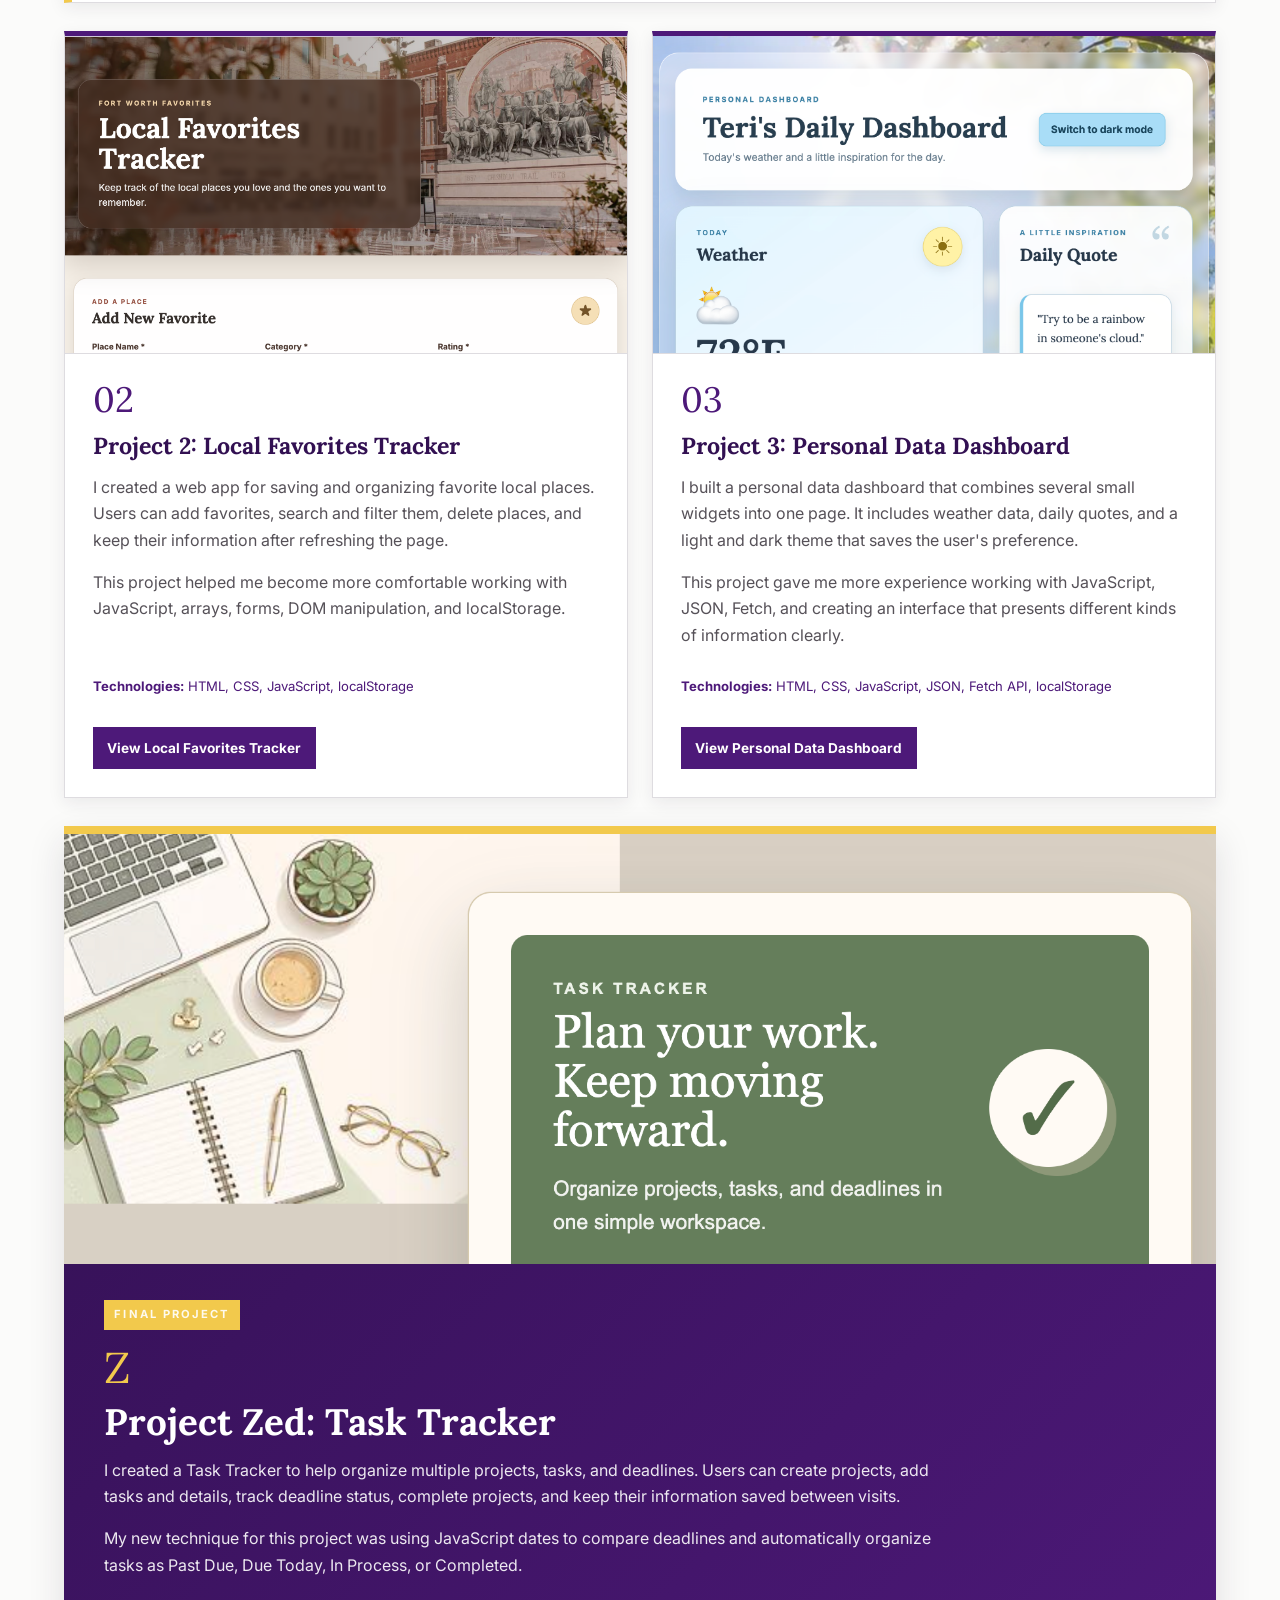
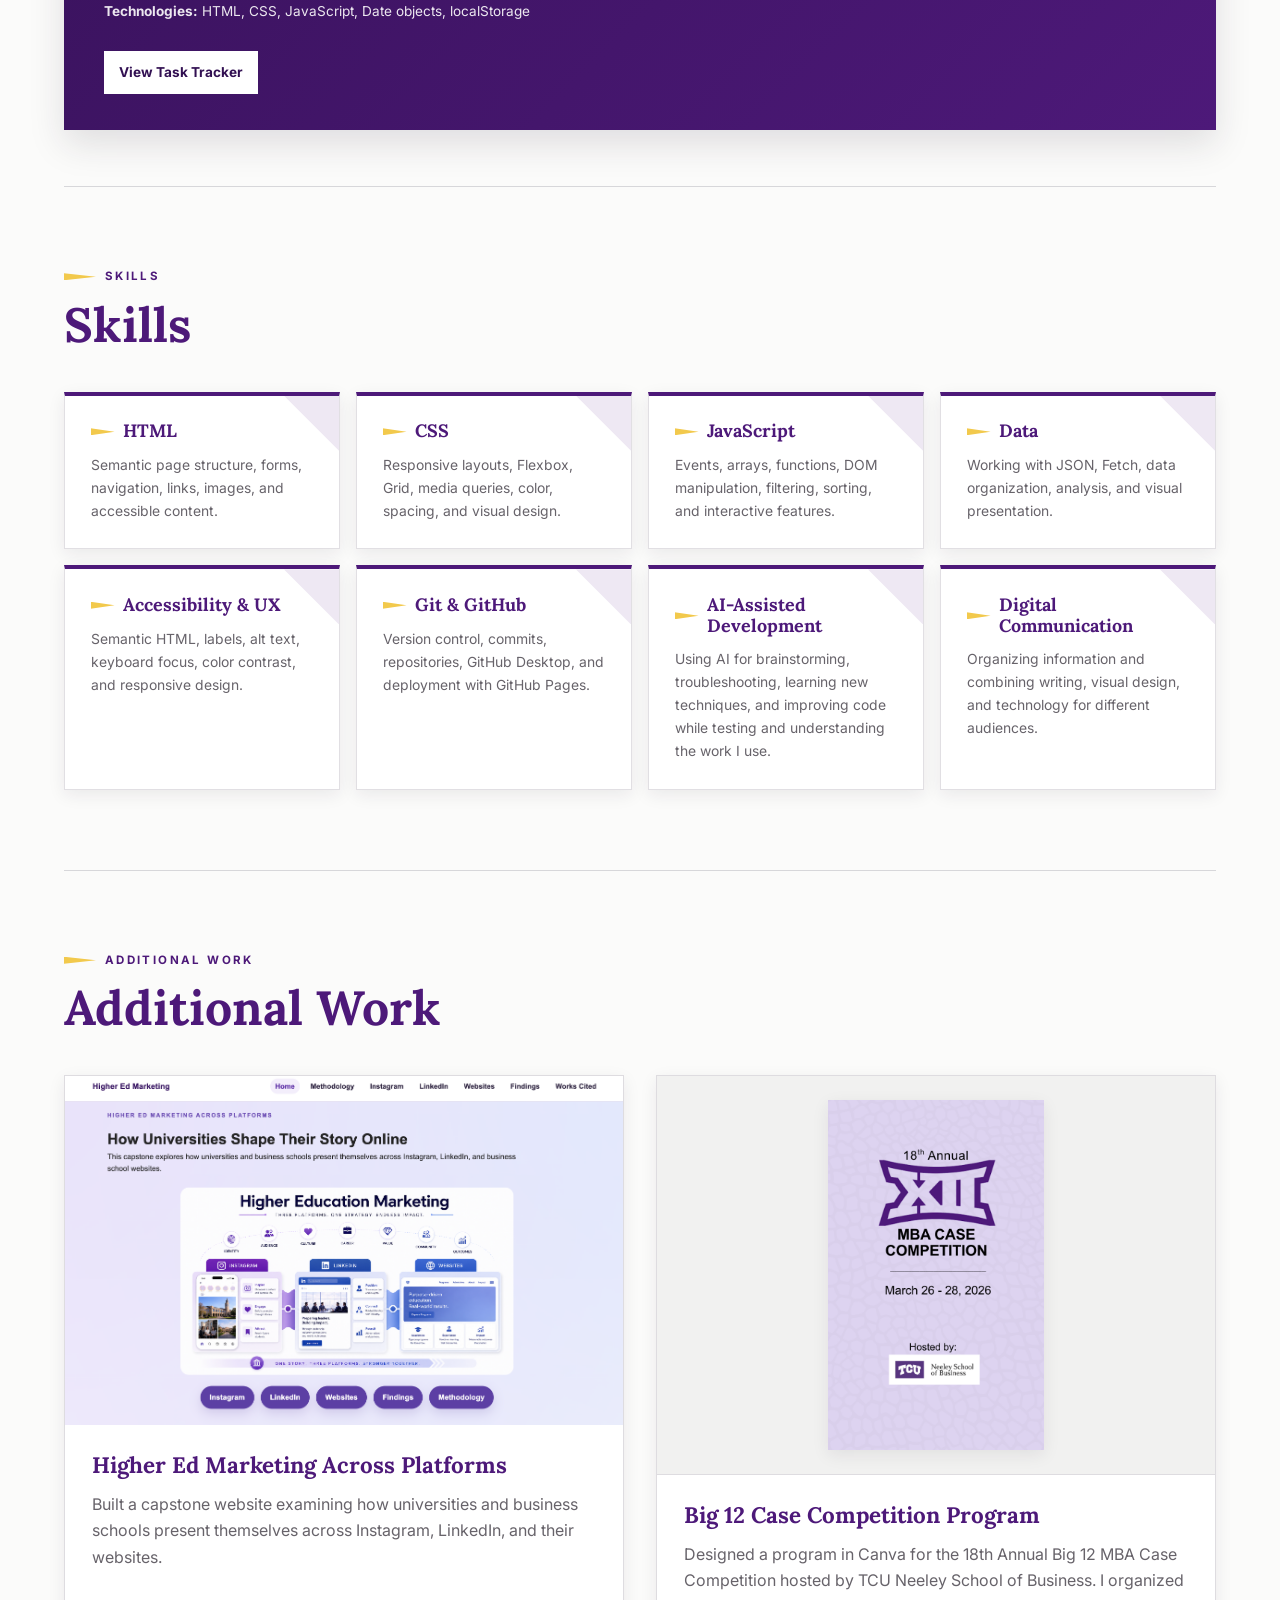
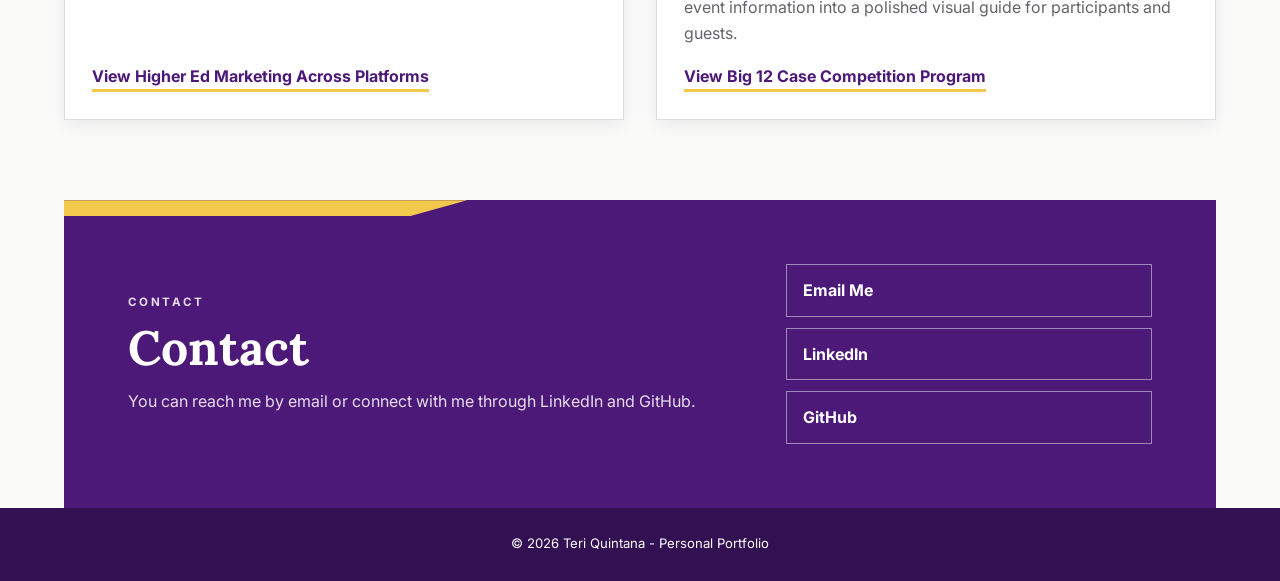
==== commit 4fcdc4a3: "commit design" ====
--- a/index.html
+++ b/index.html
@@ -147,6 +147,12 @@
                 <h2>
                     About Me
                 </h2>
+
+                <img
+                    src="images/frogfam.jpg"
+                    alt="Quintana family wearing purple shirts at a TCU game day event"
+                    class="about-family-image"
+                >
 
             </div>
 
--- a/css/styles.css
+++ b/css/styles.css
@@ -29,7 +29,6 @@
    ========================== */
 
 :root {
-
     --purple: #4d1979;
     --purple-dark: #321052;
     --purple-light: #eee8f3;
@@ -141,14 +140,10 @@
    ========================== */
 
 .skip-link {
-    position:
-        absolute;
-
-    top:
-        -70px;
-
-    left:
-        1rem;
+    position: absolute;
+
+    top: -70px;
+    left: 1rem;
 
     padding:
         0.7rem 1rem;
@@ -164,8 +159,7 @@
 }
 
 .skip-link:focus {
-    top:
-        1rem;
+    top: 1rem;
 }
 
 a:focus-visible,
@@ -797,29 +791,60 @@
         grid;
 
     grid-template-columns:
-        minmax(220px, 0.7fr)
-        minmax(0, 1.3fr);
+        230px minmax(0, 1fr);
 
     gap:
-        3rem;
+        2.75rem;
 
     align-items:
         start;
 
     padding-top:
-        3rem;
+        2.25rem;
 
     padding-bottom:
-        3rem;
+        1.75rem;
 
     border-bottom:
         1px solid
         var(--gray-medium);
 }
 
+.about-heading h2 {
+    margin-bottom:
+        0.8rem;
+
+    color:
+        var(--purple);
+}
+
+.about-family-image {
+    width:
+        230px;
+
+    max-width:
+        100%;
+
+    margin-top:
+        0.75rem;
+
+    object-fit:
+        cover;
+
+    box-shadow:
+        var(--shadow-small);
+
+    border-bottom:
+        4px solid
+        var(--gold);
+}
+
 .about-text {
     max-width:
         var(--reading-width);
+
+    padding-top:
+        0.25rem;
 
     color:
         #48434a;
@@ -1972,10 +1997,15 @@
 
     .about {
         grid-template-columns:
-            1fr;
+            210px minmax(0, 1fr);
 
         gap:
             2rem;
+    }
+
+    .about-family-image {
+        width:
+            210px;
     }
 
     .starting-point {
@@ -2100,11 +2130,30 @@
     /* About */
 
     .about {
+        grid-template-columns:
+            1fr;
+
+        gap:
+            1.5rem;
+
         padding-top:
-            2.5rem;
+            2rem;
 
         padding-bottom:
-            2.5rem;
+            1.75rem;
+    }
+
+    .about-family-image {
+        width:
+            200px;
+
+        margin-top:
+            0.75rem;
+    }
+
+    .about-text {
+        padding-top:
+            0;
     }
 
 
@@ -2205,4 +2254,4 @@
         padding:
             3rem 1.5rem !important;
     }
-}+}
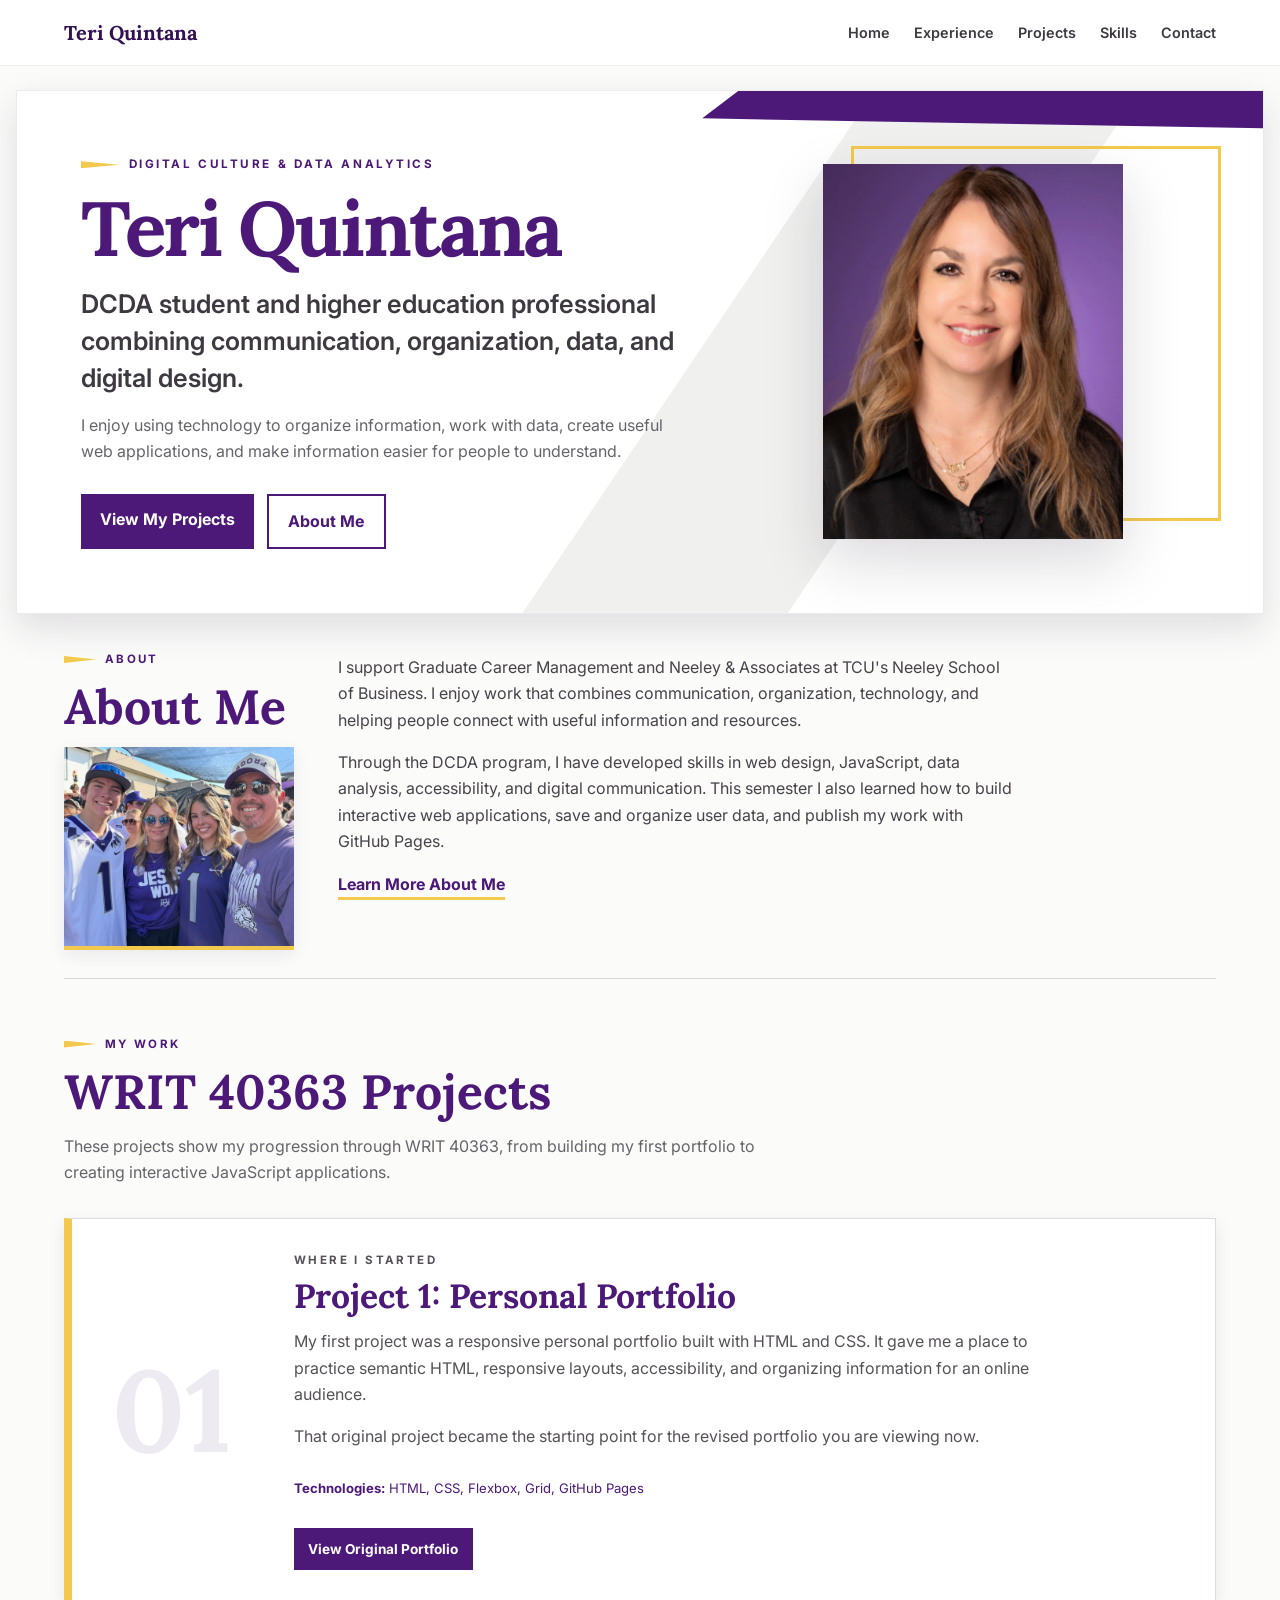
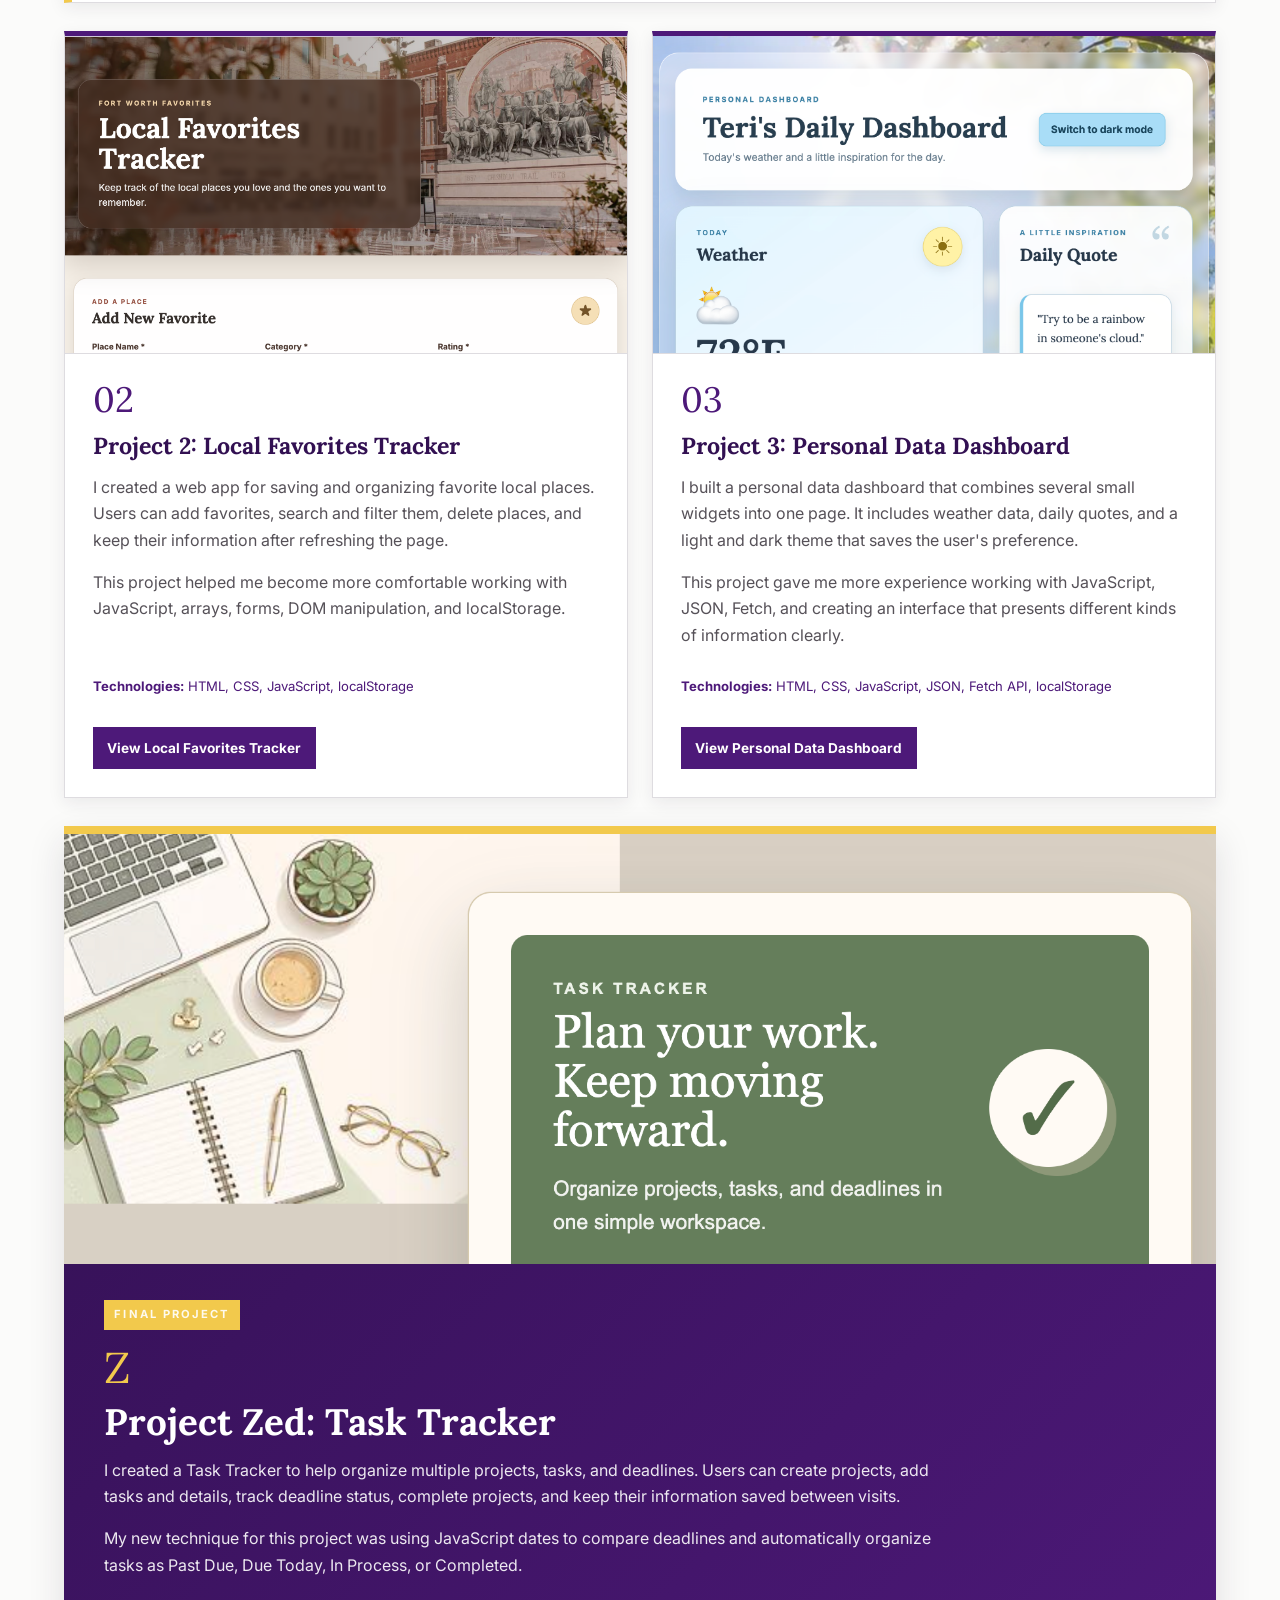
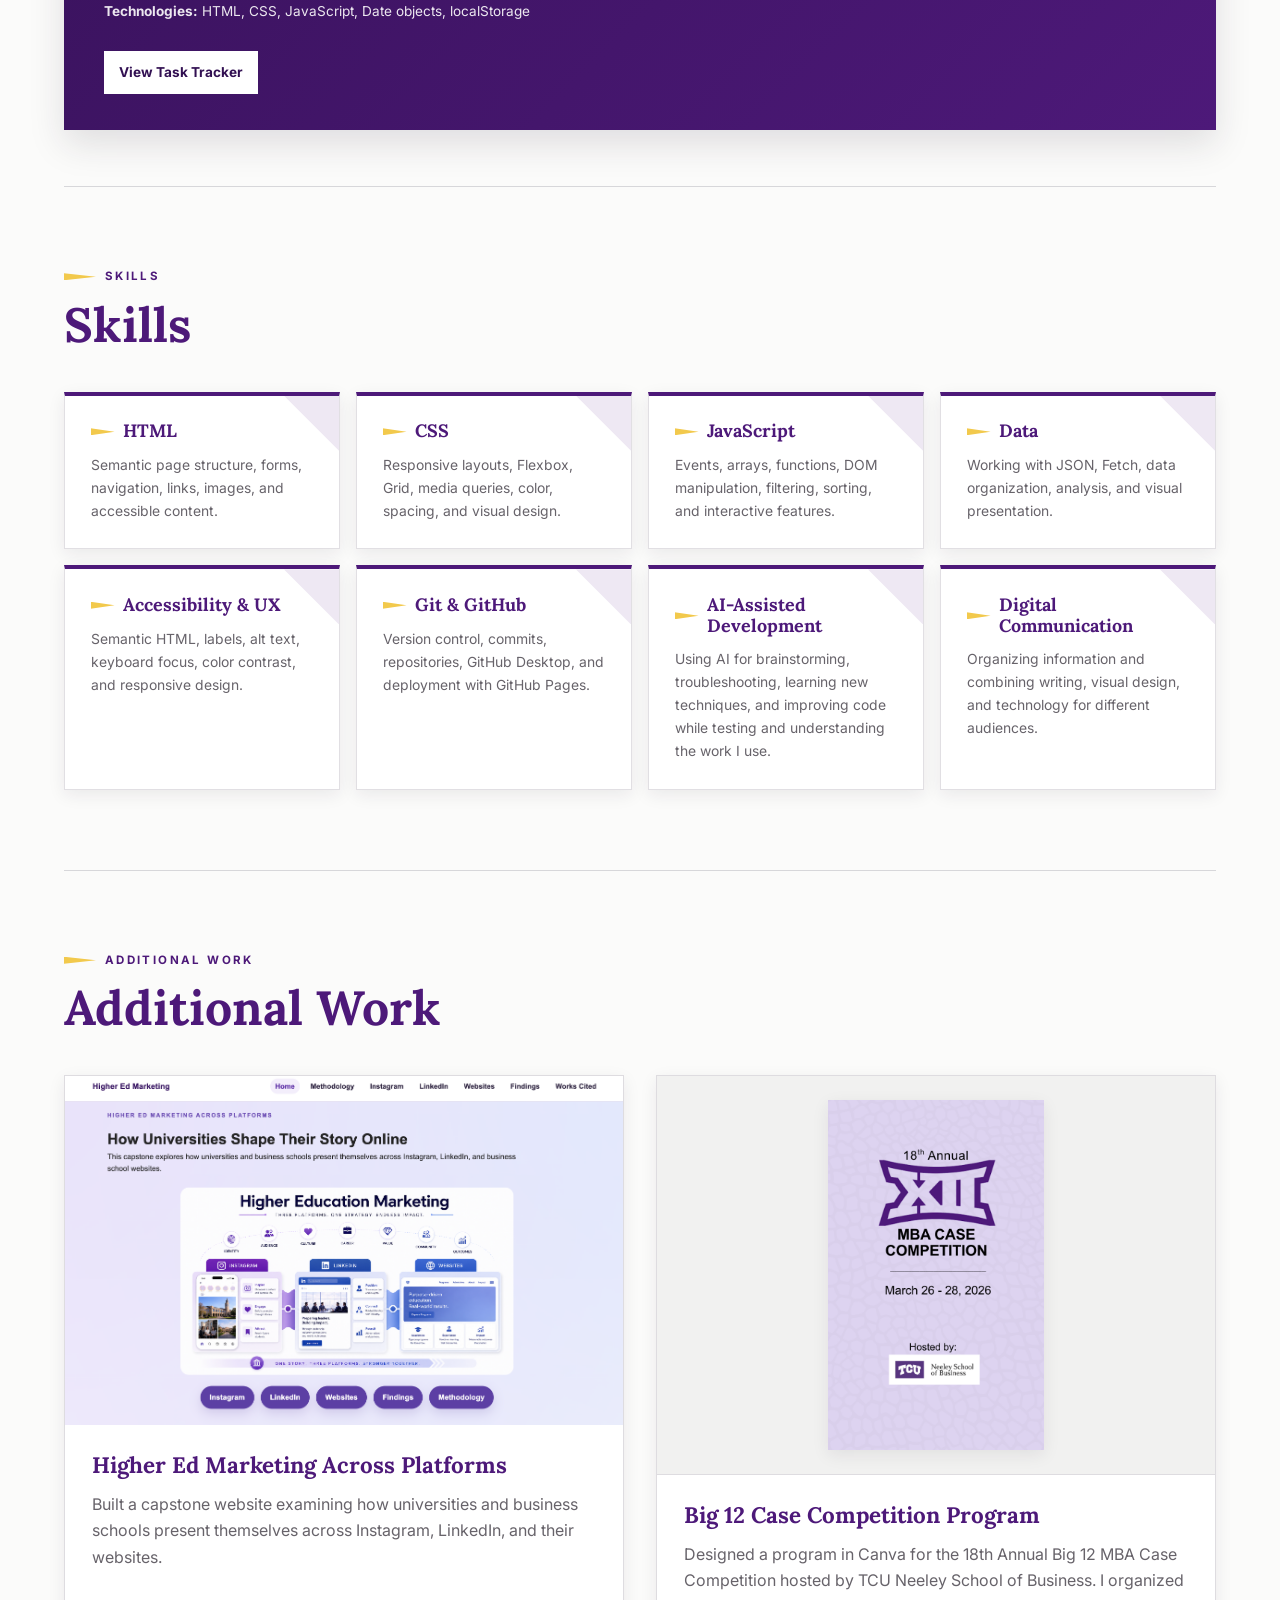
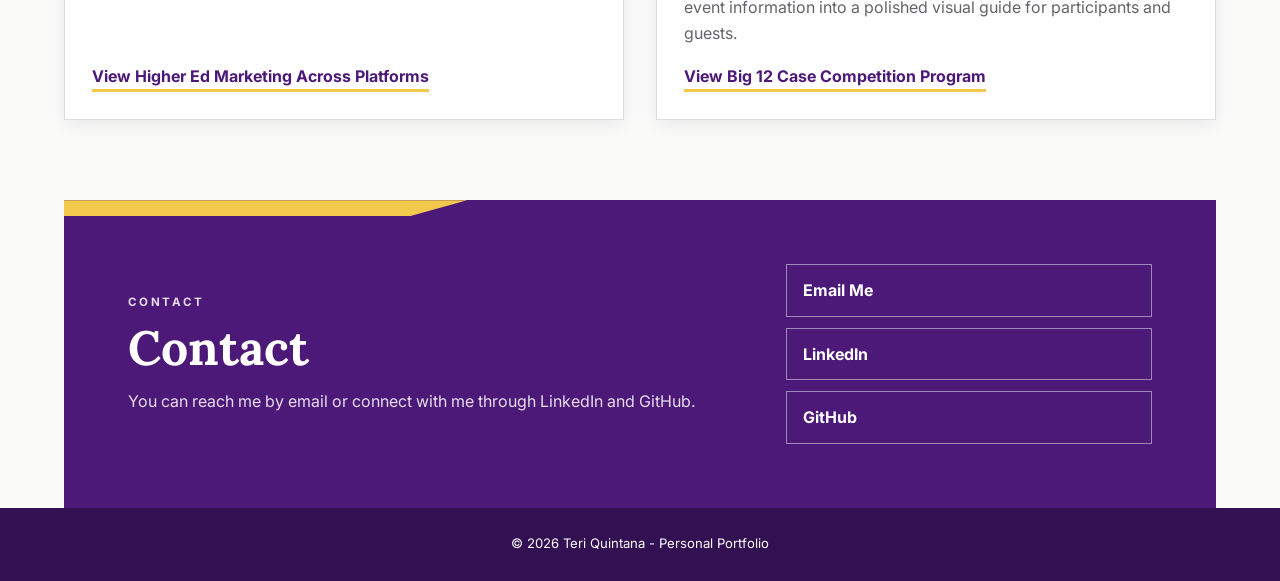
==== commit cdbf9efc: "commit design portfolio" ====
--- a/index.html
+++ b/index.html
@@ -4,15 +4,10 @@
 <head>
     <meta charset="UTF-8">
 
-    <meta
-        name="viewport"
-        content="width=device-width, initial-scale=1.0"
-    >
-
-    <meta
-        name="description"
-        content="Portfolio of Teri Quintana featuring web development, data, and digital communication projects."
-    >
+    <meta name="viewport" content="width=device-width, initial-scale=1.0">
+
+    <meta name="description"
+        content="Portfolio of Teri Quintana featuring web development, data, and digital communication projects.">
 
     <title>Teri Quintana | Portfolio</title>
 
@@ -28,10 +23,7 @@
 
     <!-- NAVIGATION -->
 
-    <nav
-        class="nav-container"
-        aria-label="Main navigation"
-    >
+    <nav class="nav-container" aria-label="Main navigation">
 
         <a href="index.html" class="logo">
             Teri Quintana
@@ -43,8 +35,7 @@
                 Home
             </a>
 
-            <a href="#about">
-                About
+            <a href="about.html">Experience
             </a>
 
             <a href="#projects">
@@ -91,17 +82,11 @@
 
             <div class="hero-actions">
 
-                <a
-                    href="#projects"
-                    class="button button-primary"
-                >
+                <a href="#projects" class="button button-primary">
                     View My Projects
                 </a>
 
-                <a
-                    href="about.html"
-                    class="button button-secondary"
-                >
+                <a href="about.html" class="button button-secondary">
                     About Me
                 </a>
 
@@ -116,10 +101,7 @@
 
             <div class="hero-photo">
 
-                <img
-                    src="images/headshot.png"
-                    alt="Headshot of Teri Quintana"
-                >
+                <img src="images/headshot.png" alt="Headshot of Teri Quintana">
 
             </div>
 
@@ -133,10 +115,7 @@
 
         <!-- ABOUT -->
 
-        <section
-            class="about"
-            id="about"
-        >
+        <section class="about" id="about">
 
             <div class="about-heading">
 
@@ -148,11 +127,8 @@
                     About Me
                 </h2>
 
-                <img
-                    src="images/frogfam.jpg"
-                    alt="Quintana family wearing purple shirts at a TCU game day event"
-                    class="about-family-image"
-                >
+                <img src="images/frogfam.jpg" alt="Quintana family wearing purple shirts at a TCU game day event"
+                    class="about-family-image">
 
             </div>
 
@@ -175,10 +151,7 @@
                 </p>
 
                 <p>
-                    <a
-                        href="about.html"
-                        class="text-link"
-                    >
+                    <a href="about.html" class="text-link">
                         Learn More About Me
                     </a>
                 </p>
@@ -191,10 +164,7 @@
 
         <!-- PROJECTS -->
 
-        <section
-            id="projects"
-            class="projects-section"
-        >
+        <section id="projects" class="projects-section">
 
             <div class="section-intro">
 
@@ -252,10 +222,7 @@
                         HTML, CSS, Flexbox, Grid, GitHub Pages
                     </p>
 
-                    <a
-                        href="projects/project1-original/index.html"
-                        class="project-link"
-                    >
+                    <a href="projects/project1-original/index.html" class="project-link">
                         View Original Portfolio
                     </a>
 
@@ -276,10 +243,7 @@
 
                     <div class="project-preview">
 
-                        <img
-                            src="images/favorites-preview.png"
-                            alt="Preview of the Local Favorites Tracker"
-                        >
+                        <img src="images/favorites-preview.png" alt="Preview of the Local Favorites Tracker">
 
                     </div>
 
@@ -312,10 +276,7 @@
                             HTML, CSS, JavaScript, localStorage
                         </p>
 
-                        <a
-                            href="projects/project2-tracker/index.html"
-                            class="project-link"
-                        >
+                        <a href="projects/project2-tracker/index.html" class="project-link">
                             View Local Favorites Tracker
                         </a>
 
@@ -331,10 +292,7 @@
 
                     <div class="project-preview">
 
-                        <img
-                            src="images/dashboard-preview.png"
-                            alt="Preview of the Personal Data Dashboard"
-                        >
+                        <img src="images/dashboard-preview.png" alt="Preview of the Personal Data Dashboard">
 
                     </div>
 
@@ -367,10 +325,7 @@
                             HTML, CSS, JavaScript, JSON, Fetch API, localStorage
                         </p>
 
-                        <a
-                            href="projects/project3-dashboard/index.html"
-                            class="project-link"
-                        >
+                        <a href="projects/project3-dashboard/index.html" class="project-link">
                             View Personal Data Dashboard
                         </a>
 
@@ -388,10 +343,7 @@
 
                 <div class="featured-preview">
 
-                    <img
-                        src="images/zed-preview.png"
-                        alt="Preview of the Project Zed Task Tracker"
-                    >
+                    <img src="images/zed-preview.png" alt="Preview of the Project Zed Task Tracker">
 
                 </div>
 
@@ -428,10 +380,7 @@
                         HTML, CSS, JavaScript, Date objects, localStorage
                     </p>
 
-                    <a
-                        href="projects/project-zed/index.html"
-                        class="featured-link"
-                    >
+                    <a href="projects/project-zed/index.html" class="featured-link">
                         View Task Tracker
                     </a>
 
@@ -445,10 +394,7 @@
 
         <!-- SKILLS -->
 
-        <section
-            id="skills"
-            class="skills-section"
-        >
+        <section id="skills" class="skills-section">
 
             <div class="section-intro">
 
@@ -577,10 +523,8 @@
 
                     <div class="visual-project-image">
 
-                        <img
-                            src="images/CapstoneProject_2026.png"
-                            alt="Homepage preview of the Higher Ed Marketing Across Platforms capstone project"
-                        >
+                        <img src="images/CapstoneProject_2026.png"
+                            alt="Homepage preview of the Higher Ed Marketing Across Platforms capstone project">
 
                     </div>
 
@@ -597,12 +541,8 @@
                             LinkedIn, and their websites.
                         </p>
 
-                        <a
-                            href="https://teriquint.github.io/CapstoneFinalProject/"
-                            target="_blank"
-                            rel="noopener"
-                            class="text-link"
-                        >
+                        <a href="https://teriquint.github.io/CapstoneFinalProject/" target="_blank" rel="noopener"
+                            class="text-link">
                             View Higher Ed Marketing Across Platforms
                         </a>
 
@@ -618,10 +558,8 @@
 
                     <div class="program-preview">
 
-                        <img
-                            src="images/Big12prog_2026.png"
-                            alt="Cover of the 18th Annual Big 12 MBA Case Competition program"
-                        >
+                        <img src="images/Big12prog_2026.png"
+                            alt="Cover of the 18th Annual Big 12 MBA Case Competition program">
 
                     </div>
 
@@ -639,12 +577,7 @@
                             into a polished visual guide for participants and guests.
                         </p>
 
-                        <a
-                            href="https://canva.link/5jg4415i4o3rdum"
-                            target="_blank"
-                            rel="noopener"
-                            class="text-link"
-                        >
+                        <a href="https://canva.link/5jg4415i4o3rdum" target="_blank" rel="noopener" class="text-link">
                             View Big 12 Case Competition Program
                         </a>
 
@@ -660,10 +593,7 @@
 
         <!-- CONTACT -->
 
-        <section
-            id="contact"
-            class="contact-section"
-        >
+        <section id="contact" class="contact-section">
 
             <div>
 
@@ -689,19 +619,11 @@
                     Email Me
                 </a>
 
-                <a
-                    href="https://www.linkedin.com/in/teri-quintana-64562327b"
-                    target="_blank"
-                    rel="noopener"
-                >
+                <a href="https://www.linkedin.com/in/teri-quintana-64562327b" target="_blank" rel="noopener">
                     LinkedIn
                 </a>
 
-                <a
-                    href="https://github.com/teriquint"
-                    target="_blank"
-                    rel="noopener"
-                >
+                <a href="https://github.com/teriquint" target="_blank" rel="noopener">
                     GitHub
                 </a>
 
